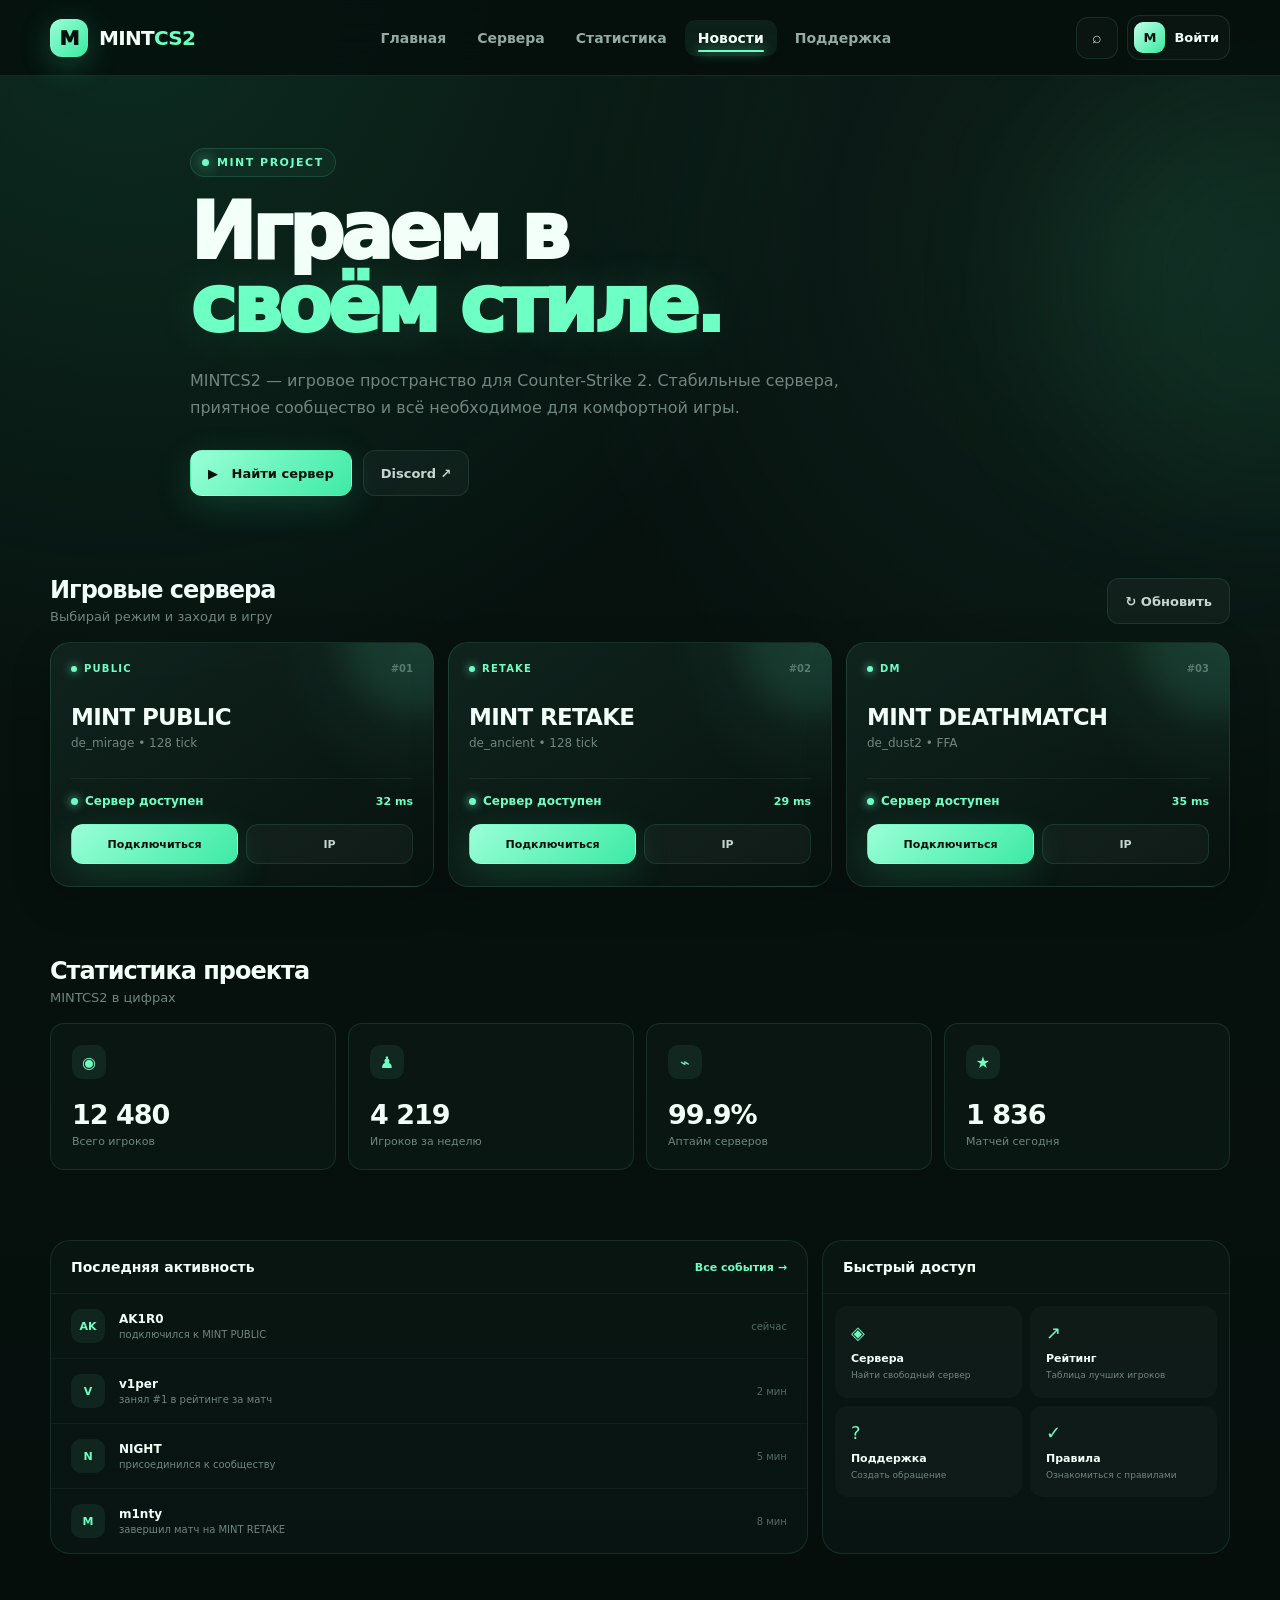
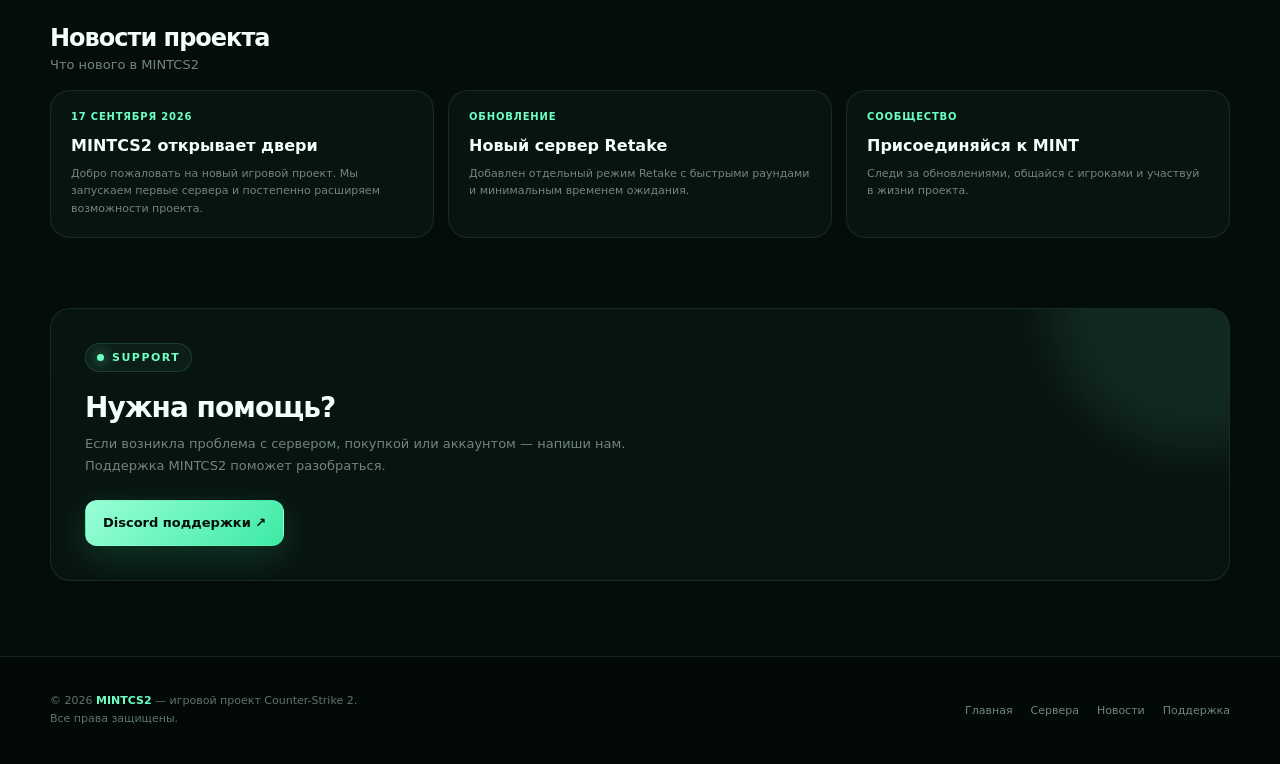
==== index.html @ e078c98f "mintcs2" ====
<!DOCTYPE html>
<html lang="ru">
<head>
    <meta charset="UTF-8">
    <meta name="viewport" content="width=device-width, initial-scale=1.0">
    <meta name="theme-color" content="#07110e">
    <meta name="description" content="MINTCS2 — игровой проект Counter-Strike 2">
    <title>MINTCS2 — CS2 Gaming Project</title>

    <style>
        :root {
            --bg: #06100d;
            --bg-soft: #091613;
            --panel: rgba(13, 29, 24, .78);
            --panel-2: rgba(17, 38, 31, .86);
            --border: rgba(124, 255, 200, .11);
            --border-hover: rgba(124, 255, 200, .28);

            --mint: #6dffc4;
            --mint-2: #36eaa2;
            --mint-dark: #19a975;

            --white: #f3fff9;
            --text: #c5d6cf;
            --muted: #71867e;

            --danger: #ff6d79;
            --warning: #ffd66d;

            --shadow: 0 20px 70px rgba(0, 0, 0, .38);
            --radius: 20px;
            --radius-sm: 14px;
        }

        * {
            box-sizing: border-box;
            margin: 0;
            padding: 0;
        }

        html {
            scroll-behavior: smooth;
        }

        body {
            min-height: 100vh;
            color: var(--white);
            background:
                radial-gradient(circle at 10% 0%, rgba(54, 234, 162, .12), transparent 28%),
                radial-gradient(circle at 90% 10%, rgba(109, 255, 196, .07), transparent 25%),
                linear-gradient(180deg, #07120f 0%, #06100d 45%, #040b09 100%);
            font-family:
                Inter,
                ui-sans-serif,
                system-ui,
                -apple-system,
                BlinkMacSystemFont,
                "Segoe UI",
                sans-serif;
            overflow-x: hidden;
        }

        body::before {
            content: "";
            position: fixed;
            inset: 0;
            pointer-events: none;
            opacity: .22;
            background-image:
                linear-gradient(rgba(255,255,255,.018) 1px, transparent 1px),
                linear-gradient(90deg, rgba(255,255,255,.018) 1px, transparent 1px);
            background-size: 50px 50px;
            mask-image: linear-gradient(to bottom, black, transparent 80%);
        }

        a {
            color: inherit;
            text-decoration: none;
        }

        button,
        input {
            font: inherit;
        }

        button {
            cursor: pointer;
        }

        .container {
            width: min(1180px, calc(100% - 40px));
            margin: 0 auto;
        }

        /* =========================
           HEADER
        ========================== */

        header {
            position: sticky;
            top: 0;
            z-index: 100;
            height: 76px;
            background: rgba(5, 14, 11, .78);
            backdrop-filter: blur(20px);
            -webkit-backdrop-filter: blur(20px);
            border-bottom: 1px solid var(--border);
        }

        .nav {
            height: 100%;
            display: flex;
            align-items: center;
            justify-content: space-between;
            gap: 30px;
        }

        .logo {
            display: flex;
            align-items: center;
            gap: 11px;
            font-weight: 900;
            letter-spacing: -.7px;
            font-size: 20px;
            white-space: nowrap;
        }

        .logo-mark {
            width: 38px;
            height: 38px;
            border-radius: 12px;
            display: grid;
            place-items: center;
            color: #06110d;
            background: linear-gradient(135deg, #9affd7, #39e9a2);
            box-shadow:
                0 0 0 1px rgba(255,255,255,.08) inset,
                0 8px 30px rgba(54, 234, 162, .25);
            font-weight: 1000;
        }

        .logo span {
            color: var(--mint);
        }

        .nav-links {
            display: flex;
            align-items: center;
            gap: 5px;
        }

        .nav-link {
            position: relative;
            padding: 10px 13px;
            color: #94aaa2;
            border-radius: 10px;
            font-size: 14px;
            font-weight: 650;
            transition: .2s ease;
        }

        .nav-link:hover,
        .nav-link.active {
            color: var(--white);
            background: rgba(109, 255, 196, .07);
        }

        .nav-link.active::after {
            content: "";
            position: absolute;
            left: 13px;
            right: 13px;
            bottom: 4px;
            height: 2px;
            border-radius: 5px;
            background: var(--mint);
            box-shadow: 0 0 12px var(--mint);
        }

        .nav-actions {
            display: flex;
            align-items: center;
            gap: 9px;
        }

        .icon-btn {
            width: 42px;
            height: 42px;
            border: 1px solid var(--border);
            border-radius: 12px;
            background: rgba(255,255,255,.025);
            color: var(--text);
            transition: .2s ease;
        }

        .icon-btn:hover {
            color: var(--mint);
            border-color: var(--border-hover);
            transform: translateY(-1px);
        }

        .icon-btn:active {
            transform: scale(.94);
        }

        .profile-btn {
            display: flex;
            align-items: center;
            gap: 9px;
            padding: 6px 10px 6px 6px;
            border: 1px solid var(--border);
            border-radius: 13px;
            color: var(--white);
            background: rgba(255,255,255,.025);
            transition: .2s ease;
        }

        .profile-btn:hover {
            border-color: var(--border-hover);
            transform: translateY(-1px);
        }

        .profile-btn:active {
            transform: scale(.97);
        }

        .avatar {
            width: 31px;
            height: 31px;
            border-radius: 9px;
            display: grid;
            place-items: center;
            color: #06110d;
            background: linear-gradient(135deg, #c1ffe7, #39e9a2);
            font-size: 13px;
            font-weight: 900;
        }

        .profile-btn span:last-child {
            font-size: 13px;
            font-weight: 700;
        }

        .mobile-menu {
            display: none;
        }

        /* =========================
           HERO
        ========================== */

        .hero {
            position: relative;
            padding: 72px 0 45px;
        }

        .hero::after {
            content: "";
            position: absolute;
            width: 420px;
            height: 420px;
            right: -200px;
            top: 0;
            border-radius: 50%;
            background: rgba(54, 234, 162, .07);
            filter: blur(80px);
            pointer-events: none;
        }

        .hero-grid {
            position: relative;
            z-index: 1;
            display: grid;
            grid-template-columns: 1fr;
            max-width: 900px;
            gap: 40px;
        }

        .eyebrow {
            display: inline-flex;
            align-items: center;
            gap: 8px;
            margin-bottom: 19px;
            padding: 7px 11px;
            border: 1px solid rgba(109,255,196,.14);
            border-radius: 999px;
            color: var(--mint);
            background: rgba(109,255,196,.045);
            font-size: 11px;
            font-weight: 800;
            letter-spacing: 1.5px;
            text-transform: uppercase;
        }

        .pulse {
            width: 7px;
            height: 7px;
            border-radius: 50%;
            background: var(--mint);
            box-shadow: 0 0 14px var(--mint);
            animation: pulse 1.8s infinite;
        }

        @keyframes pulse {
            0%, 100% {
                opacity: 1;
                transform: scale(1);
            }
            50% {
                opacity: .45;
                transform: scale(.75);
            }
        }

        h1 {
            max-width: 720px;
            font-size: clamp(42px, 7vw, 78px);
            line-height: .94;
            letter-spacing: -4px;
            font-weight: 950;
        }

        h1 .mint {
            color: var(--mint);
            text-shadow: 0 0 45px rgba(109,255,196,.12);
        }

        .hero-description {
            max-width: 650px;
            margin-top: 24px;
            color: var(--muted);
            font-size: 16px;
            line-height: 1.7;
        }

        .hero-buttons {
            display: flex;
            flex-wrap: wrap;
            gap: 11px;
            margin-top: 29px;
        }

        /* =========================
           BUTTON ANIMATIONS
        ========================== */

        .btn {
            position: relative;
            overflow: hidden;
            min-height: 46px;
            display: inline-flex;
            align-items: center;
            justify-content: center;
            gap: 9px;
            padding: 0 17px;
            border-radius: 12px;
            border: 1px solid transparent;
            font-size: 13px;
            font-weight: 800;
            transition:
                transform .22s cubic-bezier(.2,.8,.2,1),
                box-shadow .22s ease,
                background .22s ease,
                border-color .22s ease,
                color .22s ease;
            isolation: isolate;
        }

        .btn::before {
            content: "";
            position: absolute;
            top: -60%;
            left: -80%;
            width: 45%;
            height: 220%;
            background: linear-gradient(
                90deg,
                transparent,
                rgba(255,255,255,.30),
                transparent
            );
            transform: rotate(18deg);
            transition: left .55s ease;
            pointer-events: none;
            z-index: -1;
        }

        .btn:hover::before {
            left: 135%;
        }

        .btn:hover {
            transform: translateY(-3px) scale(1.015);
        }

        .btn:active {
            transform: translateY(1px) scale(.97);
            transition-duration: .08s;
        }

        .btn:focus-visible {
            outline: 2px solid var(--mint);
            outline-offset: 3px;
        }

        .btn-primary {
            color: #04100b;
            background: linear-gradient(135deg, #9affd7, #3deaa5);
            box-shadow: 0 10px 35px rgba(54, 234, 162, .17);
        }

        .btn-primary:hover {
            box-shadow:
                0 14px 40px rgba(54, 234, 162, .28),
                0 0 0 1px rgba(255,255,255,.08) inset;
        }

        .btn-secondary {
            color: var(--text);
            background: rgba(255,255,255,.035);
            border-color: var(--border);
        }

        .btn-secondary:hover {
            color: var(--white);
            border-color: var(--border-hover);
            background: rgba(255,255,255,.07);
            box-shadow: 0 10px 30px rgba(0,0,0,.18);
        }

        /* =========================
           SERVER CARDS
        ========================== */

        section {
            padding: 35px 0;
            scroll-margin-top: 80px;
        }

        .section-head {
            display: flex;
            align-items: flex-end;
            justify-content: space-between;
            gap: 20px;
            margin-bottom: 18px;
        }

        .section-title {
            font-size: 24px;
            font-weight: 900;
            letter-spacing: -1px;
        }

        .section-subtitle {
            margin-top: 5px;
            color: var(--muted);
            font-size: 13px;
        }

        .server-grid {
            display: grid;
            grid-template-columns: repeat(3, 1fr);
            gap: 14px;
        }

        .server-card {
            position: relative;
            overflow: hidden;
            padding: 20px;
            min-height: 245px;
            border: 1px solid var(--border);
            border-radius: var(--radius);
            background:
                radial-gradient(circle at 100% 0%, rgba(109,255,196,.09), transparent 35%),
                linear-gradient(145deg, rgba(17,38,31,.9), rgba(8,19,15,.9));
            box-shadow: 0 12px 40px rgba(0,0,0,.17);
            transition: .25s ease;
        }

        .server-card:hover {
            transform: translateY(-6px);
            border-color: var(--border-hover);
            box-shadow: 0 20px 55px rgba(0,0,0,.28);
        }

        .server-card::before {
            content: "";
            position: absolute;
            width: 150px;
            height: 150px;
            top: -80px;
            right: -60px;
            border-radius: 50%;
            background: rgba(109,255,196,.08);
            filter: blur(15px);
        }

        .server-top {
            display: flex;
            justify-content: space-between;
            align-items: center;
            gap: 12px;
        }

        .server-type {
            display: inline-flex;
            align-items: center;
            gap: 7px;
            color: var(--mint);
            font-size: 10px;
            font-weight: 900;
            letter-spacing: 1.2px;
        }

        .server-type i {
            width: 6px;
            height: 6px;
            border-radius: 50%;
            background: var(--mint);
            box-shadow: 0 0 10px var(--mint);
        }

        .server-id {
            color: #58716a;
            font-size: 10px;
            font-weight: 800;
        }

        .server-name {
            margin-top: 30px;
            font-size: 23px;
            font-weight: 900;
            letter-spacing: -.7px;
        }

        .server-map {
            margin-top: 6px;
            color: var(--muted);
            font-size: 12px;
        }

        .server-info {
            display: flex;
            align-items: center;
            justify-content: space-between;
            margin-top: 28px;
            padding-top: 15px;
            border-top: 1px solid rgba(255,255,255,.055);
        }

        .server-status {
            display: inline-flex;
            align-items: center;
            gap: 7px;
            color: var(--mint);
            font-size: 12px;
            font-weight: 800;
        }

        .server-status i {
            width: 7px;
            height: 7px;
            border-radius: 50%;
            background: var(--mint);
            box-shadow: 0 0 10px var(--mint);
        }

        .server-ping {
            color: var(--mint);
            font-size: 11px;
            font-weight: 700;
        }

        .server-actions {
            display: flex;
            gap: 8px;
            margin-top: 16px;
        }

        .server-actions .btn {
            flex: 1;
            min-height: 40px;
            padding: 0 10px;
            font-size: 11px;
        }

        /* =========================
           STATISTICS
        ========================== */

        .stats-grid {
            display: grid;
            grid-template-columns: repeat(4, 1fr);
            gap: 12px;
        }

        .stat {
            padding: 21px;
            border: 1px solid var(--border);
            border-radius: var(--radius-sm);
            background: rgba(12,28,23,.64);
            transition: .25s ease;
        }

        .stat:hover {
            transform: translateY(-4px);
            border-color: var(--border-hover);
            background: rgba(15,34,28,.78);
        }

        .stat-icon {
            width: 34px;
            height: 34px;
            display: grid;
            place-items: center;
            margin-bottom: 20px;
            border-radius: 10px;
            color: var(--mint);
            background: rgba(109,255,196,.07);
        }

        .stat-value {
            font-size: 27px;
            font-weight: 900;
            letter-spacing: -1px;
        }

        .stat-label {
            margin-top: 5px;
            color: var(--muted);
            font-size: 11px;
        }

        /* =========================
           ACTIVITY
        ========================== */

        .content-grid {
            display: grid;
            grid-template-columns: 1.3fr .7fr;
            gap: 14px;
        }

        .panel {
            overflow: hidden;
            border: 1px solid var(--border);
            border-radius: var(--radius);
            background: rgba(10,24,20,.72);
        }

        .panel-head {
            display: flex;
            align-items: center;
            justify-content: space-between;
            padding: 18px 20px;
            border-bottom: 1px solid rgba(255,255,255,.055);
        }

        .panel-title {
            font-size: 14px;
            font-weight: 850;
        }

        .panel-link {
            color: var(--mint);
            font-size: 11px;
            font-weight: 800;
        }

        .activity-list {
            display: flex;
            flex-direction: column;
        }

        .activity {
            display: grid;
            grid-template-columns: 36px 1fr auto;
            align-items: center;
            gap: 12px;
            padding: 15px 20px;
            border-bottom: 1px solid rgba(255,255,255,.035);
            transition: background .2s ease;
        }

        .activity:hover {
            background: rgba(109,255,196,.025);
        }

        .activity:last-child {
            border-bottom: 0;
        }

        .activity-avatar {
            width: 34px;
            height: 34px;
            display: grid;
            place-items: center;
            border-radius: 10px;
            color: var(--mint);
            background: rgba(109,255,196,.07);
            font-size: 11px;
            font-weight: 900;
        }

        .activity-name {
            font-size: 12px;
            font-weight: 800;
        }

        .activity-desc {
            margin-top: 3px;
            color: var(--muted);
            font-size: 10px;
        }

        .activity-time {
            color: #536b63;
            font-size: 10px;
        }

        /* =========================
           QUICK LINKS
        ========================== */

        .quick-grid {
            display: grid;
            grid-template-columns: repeat(2, 1fr);
            gap: 8px;
            padding: 12px;
        }

        .quick {
            display: block;
            width: 100%;
            padding: 15px;
            border: 1px solid transparent;
            border-radius: 13px;
            background: rgba(255,255,255,.025);
            transition: .22s ease;
            text-align: left;
            color: inherit;
        }

        .quick:hover {
            border-color: var(--border);
            background: rgba(109,255,196,.045);
            transform: translateY(-2px);
        }

        .quick:active {
            transform: scale(.98);
        }

        .quick-icon {
            color: var(--mint);
            font-size: 18px;
        }

        .quick-title {
            margin-top: 9px;
            font-size: 11px;
            font-weight: 850;
        }

        .quick-text {
            margin-top: 4px;
            color: var(--muted);
            font-size: 9px;
            line-height: 1.4;
        }

        /* =========================
           NEWS
        ========================== */

        .news-grid {
            display: grid;
            grid-template-columns: repeat(3, 1fr);
            gap: 14px;
        }

        .news {
            padding: 20px;
            border: 1px solid var(--border);
            border-radius: var(--radius);
            background: rgba(10,24,20,.72);
            transition: .22s ease;
        }

        .news:hover {
            border-color: var(--border-hover);
            transform: translateY(-5px);
            box-shadow: 0 16px 45px rgba(0,0,0,.2);
        }

        .news-date {
            color: var(--mint);
            font-size: 10px;
            font-weight: 850;
            text-transform: uppercase;
            letter-spacing: .8px;
        }

        .news-title {
            margin-top: 13px;
            font-size: 16px;
            line-height: 1.35;
            font-weight: 850;
        }

        .news-text {
            margin-top: 8px;
            color: var(--muted);
            font-size: 11px;
            line-height: 1.6;
        }

        /* =========================
           SUPPORT
        ========================== */

        .support-panel {
            padding: 34px;
            position: relative;
            overflow: hidden;
        }

        .support-glow {
            position: absolute;
            width: 300px;
            height: 300px;
            right: -120px;
            top: -160px;
            border-radius: 50%;
            background: rgba(109,255,196,.09);
            filter: blur(25px);
        }

        .support-content {
            position: relative;
            z-index: 1;
        }

        /* =========================
           FOOTER
        ========================== */

        footer {
            margin-top: 40px;
            padding: 35px 0;
            border-top: 1px solid var(--border);
            background: rgba(3,9,7,.55);
        }

        .footer-inner {
            display: flex;
            align-items: center;
            justify-content: space-between;
            gap: 30px;
        }

        .footer-copy {
            color: #5e746c;
            font-size: 11px;
            line-height: 1.7;
        }

        .footer-copy strong {
            color: var(--mint);
        }

        .footer-links {
            display: flex;
            gap: 18px;
            color: #71867e;
            font-size: 11px;
        }

        .footer-links a {
            transition: .2s ease;
        }

        .footer-links a:hover {
            color: var(--mint);
        }

        /* =========================
           MODAL
        ========================== */

        .modal {
            position: fixed;
            inset: 0;
            z-index: 500;
            display: none;
            align-items: center;
            justify-content: center;
            padding: 20px;
            background: rgba(0,0,0,.65);
            backdrop-filter: blur(10px);
        }

        .modal.show {
            display: flex;
        }

        .modal-box {
            width: min(470px, 100%);
            padding: 25px;
            border: 1px solid var(--border-hover);
            border-radius: 22px;
            background:
                radial-gradient(circle at 100% 0%, rgba(109,255,196,.1), transparent 40%),
                #091713;
            box-shadow: 0 30px 100px rgba(0,0,0,.5);
            animation: modalIn .2s ease;
        }

        @keyframes modalIn {
            from {
                opacity: 0;
                transform: scale(.96) translateY(10px);
            }
            to {
                opacity: 1;
                transform: scale(1) translateY(0);
            }
        }

        .modal-head {
            display: flex;
            align-items: center;
            justify-content: space-between;
            gap: 20px;
        }

        .modal-title {
            font-size: 20px;
            font-weight: 900;
        }

        .modal-close {
            width: 34px;
            height: 34px;
            border: 0;
            border-radius: 10px;
            color: var(--muted);
            background: rgba(255,255,255,.04);
            transition: .2s ease;
        }

        .modal-close:hover {
            color: var(--white);
            background: rgba(255,255,255,.08);
        }

        .modal-text {
            margin-top: 15px;
            color: var(--muted);
            font-size: 13px;
            line-height: 1.7;
        }

        .modal-ip {
            display: block;
            margin: 17px 0;
            padding: 15px;
            border: 1px solid var(--border);
            border-radius: 12px;
            color: var(--mint);
            background: rgba(0,0,0,.2);
            font-family: monospace;
            font-size: 13px;
        }

        /* =========================
           TOAST
        ========================== */

        .toast {
            position: fixed;
            z-index: 1000;
            right: 22px;
            bottom: 22px;
            max-width: 330px;
            padding: 14px 17px;
            border: 1px solid var(--border-hover);
            border-radius: 13px;
            color: var(--white);
            background: rgba(9,23,18,.95);
            box-shadow: 0 15px 50px rgba(0,0,0,.4);
            font-size: 12px;
            font-weight: 700;
            transform: translateY(30px);
            opacity: 0;
            pointer-events: none;
            transition: .25s ease;
        }

        .toast.show {
            transform: translateY(0);
            opacity: 1;
        }

        /* =========================
           SCROLL REVEAL
        ========================== */

        .reveal {
            opacity: 0;
            transform: translateY(24px);
            transition:
                opacity .65s ease,
                transform .65s cubic-bezier(.2,.8,.2,1);
        }

        .reveal.visible {
            opacity: 1;
            transform: translateY(0);
        }

        /* =========================
           MOBILE
        ========================== */

        @media (max-width: 950px) {
            .nav-links {
                display: none;
                position: absolute;
                top: 76px;
                left: 20px;
                right: 20px;
                padding: 10px;
                flex-direction: column;
                align-items: stretch;
                border: 1px solid var(--border);
                border-radius: 15px;
                background: rgba(7,18,14,.97);
                box-shadow: var(--shadow);
            }

            .nav-links.open {
                display: flex;
            }

            .nav-link {
                padding: 13px;
            }

            .nav-link.active::after {
                display: none;
            }

            .mobile-menu {
                display: grid;
            }

            .profile-btn {
                display: none;
            }

            .server-grid {
                grid-template-columns: repeat(2, 1fr);
            }

            .content-grid {
                grid-template-columns: 1fr;
            }
        }

        @media (max-width: 680px) {
            .container {
                width: min(100% - 24px, 1180px);
            }

            header {
                height: 68px;
            }

            .nav-links {
                top: 68px;
                left: 12px;
                right: 12px;
            }

            .hero {
                padding-top: 48px;
            }

            h1 {
                font-size: clamp(42px, 15vw, 65px);
                letter-spacing: -3px;
            }

            .hero-description {
                font-size: 14px;
            }

            .hero-buttons {
                display: grid;
                grid-template-columns: 1fr 1fr;
            }

            .hero-buttons .btn {
                width: 100%;
            }

            .server-grid,
            .news-grid {
                grid-template-columns: 1fr;
            }

            .stats-grid {
                grid-template-columns: repeat(2, 1fr);
            }

            .stat {
                padding: 16px;
            }

            .stat-icon {
                margin-bottom: 13px;
            }

            .section-head {
                align-items: flex-start;
                flex-direction: column;
                gap: 4px;
            }

            .support-panel {
                padding: 24px;
            }

            .footer-inner {
                align-items: flex-start;
                flex-direction: column;
            }

            .footer-links {
                flex-wrap: wrap;
            }
        }

        @media (max-width: 400px) {
            .hero-buttons {
                grid-template-columns: 1fr;
            }

            .stats-grid {
                grid-template-columns: 1fr 1fr;
            }

            .server-card {
                padding: 17px;
            }

            .activity {
                grid-template-columns: 36px 1fr;
            }

            .activity-time {
                display: none;
            }
        }

        @media (prefers-reduced-motion: reduce) {
            html {
                scroll-behavior: auto;
            }

            *,
            *::before,
            *::after {
                animation-duration: .01ms !important;
                animation-iteration-count: 1 !important;
                transition-duration: .01ms !important;
            }

            .reveal {
                opacity: 1;
                transform: none;
            }
        }
    </style>
</head>

<body>

<header>
    <div class="container nav">
        <a href="#top" class="logo">
            <div class="logo-mark">M</div>
            <div>MINT<span>CS2</span></div>
        </a>

        <nav class="nav-links" id="navLinks">
            <a class="nav-link active" href="#top">Главная</a>
            <a class="nav-link" href="#servers">Сервера</a>
            <a class="nav-link" href="#stats">Статистика</a>
            <a class="nav-link" href="#news">Новости</a>
            <a class="nav-link" href="#support">Поддержка</a>
        </nav>

        <div class="nav-actions">
            <button class="icon-btn" onclick="showToast('Поиск временно недоступен')" aria-label="Поиск">
                ⌕
            </button>

            <button class="profile-btn" onclick="showToast('Авторизация будет доступна после подключения Steam')">
                <div class="avatar">M</div>
                <span>Войти</span>
            </button>

            <button class="icon-btn mobile-menu" onclick="toggleMenu()" aria-label="Меню">
                ☰
            </button>
        </div>
    </div>
</header>

<main id="top">

    <!-- HERO -->
    <section class="hero">
        <div class="container hero-grid reveal">
            <div>
                <div class="eyebrow">
                    <span class="pulse"></span>
                    MINT PROJECT
                </div>

                <h1>
                    Играем в<br>
                    <span class="mint">своём стиле.</span>
                </h1>

                <p class="hero-description">
                    MINTCS2 — игровое пространство для Counter-Strike 2.
                    Стабильные сервера, приятное сообщество и всё необходимое
                    для комфортной игры.
                </p>

                <div class="hero-buttons">
                    <a href="#servers" class="btn btn-primary">
                        ▶ &nbsp; Найти сервер
                    </a>

                    <button class="btn btn-secondary" onclick="showToast('Discord: discord.gg/mintcs2')">
                        Discord ↗
                    </button>
                </div>
            </div>
        </div>
    </section>

    <!-- SERVERS -->
    <section id="servers">
        <div class="container">
            <div class="section-head reveal">
                <div>
                    <div class="section-title">Игровые сервера</div>
                    <div class="section-subtitle">
                        Выбирай режим и заходи в игру
                    </div>
                </div>

                <button class="btn btn-secondary" onclick="refreshServers()">
                    ↻ Обновить
                </button>
            </div>

            <div class="server-grid">

                <article class="server-card reveal">
                    <div class="server-top">
                        <div class="server-type">
                            <i></i>
                            PUBLIC
                        </div>
                        <div class="server-id">#01</div>
                    </div>

                    <div class="server-name">MINT PUBLIC</div>
                    <div class="server-map">de_mirage • 128 tick</div>

                    <div class="server-info">
                        <div class="server-status">
                            <i></i>
                            Сервер доступен
                        </div>

                        <div class="server-ping">
                            32 ms
                        </div>
                    </div>

                    <div class="server-actions">
                        <button class="btn btn-primary"
                                onclick="connectServer('185.XX.XX.10:27015')">
                            Подключиться
                        </button>

                        <button class="btn btn-secondary"
                                onclick="copyIP('185.XX.XX.10:27015')">
                            IP
                        </button>
                    </div>
                </article>

                <article class="server-card reveal">
                    <div class="server-top">
                        <div class="server-type">
                            <i></i>
                            RETAKE
                        </div>
                        <div class="server-id">#02</div>
                    </div>

                    <div class="server-name">MINT RETAKE</div>
                    <div class="server-map">de_ancient • 128 tick</div>

                    <div class="server-info">
                        <div class="server-status">
                            <i></i>
                            Сервер доступен
                        </div>

                        <div class="server-ping">
                            29 ms
                        </div>
                    </div>

                    <div class="server-actions">
                        <button class="btn btn-primary"
                                onclick="connectServer('185.XX.XX.11:27015')">
                            Подключиться
                        </button>

                        <button class="btn btn-secondary"
                                onclick="copyIP('185.XX.XX.11:27015')">
                            IP
                        </button>
                    </div>
                </article>

                <article class="server-card reveal">
                    <div class="server-top">
                        <div class="server-type">
                            <i></i>
                            DM
                        </div>
                        <div class="server-id">#03</div>
                    </div>

                    <div class="server-name">MINT DEATHMATCH</div>
                    <div class="server-map">de_dust2 • FFA</div>

                    <div class="server-info">
                        <div class="server-status">
                            <i></i>
                            Сервер доступен
                        </div>

                        <div class="server-ping">
                            35 ms
                        </div>
                    </div>

                    <div class="server-actions">
                        <button class="btn btn-primary"
                                onclick="connectServer('185.XX.XX.12:27015')">
                            Подключиться
                        </button>

                        <button class="btn btn-secondary"
                                onclick="copyIP('185.XX.XX.12:27015')">
                            IP
                        </button>
                    </div>
                </article>

            </div>
        </div>
    </section>

    <!-- STATISTICS -->
    <section id="stats">
        <div class="container">
            <div class="section-head reveal">
                <div>
                    <div class="section-title">Статистика проекта</div>
                    <div class="section-subtitle">
                        MINTCS2 в цифрах
                    </div>
                </div>
            </div>

            <div class="stats-grid">
                <div class="stat reveal">
                    <div class="stat-icon">◉</div>
                    <div class="stat-value">12 480</div>
                    <div class="stat-label">Всего игроков</div>
                </div>

                <div class="stat reveal">
                    <div class="stat-icon">♟</div>
                    <div class="stat-value">4 219</div>
                    <div class="stat-label">Игроков за неделю</div>
                </div>

                <div class="stat reveal">
                    <div class="stat-icon">⌁</div>
                    <div class="stat-value">99.9%</div>
                    <div class="stat-label">Аптайм серверов</div>
                </div>

                <div class="stat reveal">
                    <div class="stat-icon">★</div>
                    <div class="stat-value">1 836</div>
                    <div class="stat-label">Матчей сегодня</div>
                </div>
            </div>
        </div>
    </section>

    <!-- ACTIVITY -->
    <section>
        <div class="container content-grid">

            <div class="panel reveal">
                <div class="panel-head">
                    <div class="panel-title">Последняя активность</div>
                    <a href="#" class="panel-link">Все события →</a>
                </div>

                <div class="activity-list">

                    <div class="activity">
                        <div class="activity-avatar">AK</div>
                        <div>
                            <div class="activity-name">AK1R0</div>
                            <div class="activity-desc">
                                подключился к MINT PUBLIC
                            </div>
                        </div>
                        <div class="activity-time">сейчас</div>
                    </div>

                    <div class="activity">
                        <div class="activity-avatar">V</div>
                        <div>
                            <div class="activity-name">v1per</div>
                            <div class="activity-desc">
                                занял #1 в рейтинге за матч
                            </div>
                        </div>
                        <div class="activity-time">2 мин</div>
                    </div>

                    <div class="activity">
                        <div class="activity-avatar">N</div>
                        <div>
                            <div class="activity-name">NIGHT</div>
                            <div class="activity-desc">
                                присоединился к сообществу
                            </div>
                        </div>
                        <div class="activity-time">5 мин</div>
                    </div>

                    <div class="activity">
                        <div class="activity-avatar">M</div>
                        <div>
                            <div class="activity-name">m1nty</div>
                            <div class="activity-desc">
                                завершил матч на MINT RETAKE
                            </div>
                        </div>
                        <div class="activity-time">8 мин</div>
                    </div>

                </div>
            </div>

            <div class="panel reveal">
                <div class="panel-head">
                    <div class="panel-title">Быстрый доступ</div>
                </div>

                <div class="quick-grid">

                    <a href="#servers" class="quick">
                        <div class="quick-icon">◈</div>
                        <div class="quick-title">Сервера</div>
                        <div class="quick-text">
                            Найти свободный сервер
                        </div>
                    </a>

                    <a href="#stats" class="quick">
                        <div class="quick-icon">↗</div>
                        <div class="quick-title">Рейтинг</div>
                        <div class="quick-text">
                            Таблица лучших игроков
                        </div>
                    </a>

                    <a href="#support" class="quick">
                        <div class="quick-icon">?</div>
                        <div class="quick-title">Поддержка</div>
                        <div class="quick-text">
                            Создать обращение
                        </div>
                    </a>

                    <button class="quick" onclick="showToast('Правила проекта открыты')">
                        <div class="quick-icon">✓</div>
                        <div class="quick-title">Правила</div>
                        <div class="quick-text">
                            Ознакомиться с правилами
                        </div>
                    </button>

                </div>
            </div>

        </div>
    </section>

    <!-- NEWS -->
    <section id="news">
        <div class="container">

            <div class="section-head reveal">
                <div>
                    <div class="section-title">Новости проекта</div>
                    <div class="section-subtitle">
                        Что нового в MINTCS2
                    </div>
                </div>
            </div>

            <div class="news-grid">

                <article class="news reveal">
                    <div class="news-date">17 сентября 2026</div>
                    <div class="news-title">
                        MINTCS2 открывает двери
                    </div>
                    <div class="news-text">
                        Добро пожаловать на новый игровой проект.
                        Мы запускаем первые сервера и постепенно
                        расширяем возможности проекта.
                    </div>
                </article>

                <article class="news reveal">
                    <div class="news-date">Обновление</div>
                    <div class="news-title">
                        Новый сервер Retake
                    </div>
                    <div class="news-text">
                        Добавлен отдельный режим Retake с быстрыми
                        раундами и минимальным временем ожидания.
                    </div>
                </article>

                <article class="news reveal">
                    <div class="news-date">Сообщество</div>
                    <div class="news-title">
                        Присоединяйся к MINT
                    </div>
                    <div class="news-text">
                        Следи за обновлениями, общайся с игроками
                        и участвуй в жизни проекта.
                    </div>
                </article>

            </div>
        </div>
    </section>

    <!-- SUPPORT -->
    <section id="support">
        <div class="container">
            <div class="panel support-panel reveal">

                <div class="support-glow"></div>

                <div class="support-content">
                    <div class="eyebrow">
                        <span class="pulse"></span>
                        SUPPORT
                    </div>

                    <div class="section-title" style="font-size:28px">
                        Нужна помощь?
                    </div>

                    <div class="section-subtitle" style="
                        max-width:600px;
                        line-height:1.7;
                        margin-top:9px;
                    ">
                        Если возникла проблема с сервером, покупкой
                        или аккаунтом — напиши нам. Поддержка MINTCS2
                        поможет разобраться.
                    </div>

                    <div class="hero-buttons" style="margin-top:22px">
                        <button class="btn btn-primary"
                                onclick="showToast('Открываем Discord поддержки...')">
                            Discord поддержки ↗
                        </button>
                    </div>
                </div>

            </div>
        </div>
    </section>

</main>

<footer>
    <div class="container footer-inner">
        <div class="footer-copy">
            © 2026 <strong>MINTCS2</strong> — игровой проект Counter-Strike 2.<br>
            Все права защищены.
        </div>

        <div class="footer-links">
            <a href="#top">Главная</a>
            <a href="#servers">Сервера</a>
            <a href="#news">Новости</a>
            <a href="#support">Поддержка</a>
        </div>
    </div>
</footer>

<!-- MODAL -->
<div class="modal" id="serverModal" onclick="closeModal(event)">
    <div class="modal-box">
        <div class="modal-head">
            <div class="modal-title">Подключение к серверу</div>
            <button class="modal-close" onclick="closeServerModal()" aria-label="Закрыть">
                ✕
            </button>
        </div>

        <div class="modal-text">
            Скопируй IP-адрес и подключись к серверу через консоль Counter-Strike 2.
        </div>

        <code class="modal-ip" id="modalIP"></code>

        <button class="btn btn-primary" style="width:100%" onclick="copyModalIP()">
            Скопировать IP
        </button>
    </div>
</div>

<div class="toast" id="toast"></div>

<script>
    let toastTimer;

    function showToast(message) {
        const toast = document.getElementById("toast");

        toast.textContent = message;
        toast.classList.add("show");

        clearTimeout(toastTimer);

        toastTimer = setTimeout(() => {
            toast.classList.remove("show");
        }, 2600);
    }

    function toggleMenu() {
        document.getElementById("navLinks").classList.toggle("open");
    }

    document.querySelectorAll(".nav-link").forEach(link => {
        link.addEventListener("click", () => {
            document.getElementById("navLinks").classList.remove("open");
        });
    });

    function copyIP(ip) {
        navigator.clipboard.writeText(ip)
            .then(() => showToast("IP скопирован: " + ip))
            .catch(() => showToast("Не удалось скопировать IP"));
    }

    function connectServer(ip) {
        document.getElementById("modalIP").textContent = ip;
        document.getElementById("serverModal").classList.add("show");
    }

    function closeServerModal() {
        document.getElementById("serverModal").classList.remove("show");
    }

    function closeModal(event) {
        if (event.target.id === "serverModal") {
            closeServerModal();
        }
    }

    function copyModalIP() {
        const ip = document.getElementById("modalIP").textContent;

        if (!ip) return;

        navigator.clipboard.writeText(ip)
            .then(() => showToast("IP скопирован"))
            .catch(() => showToast("Не удалось скопировать IP"));
    }

    function refreshServers() {
        const button = document.querySelector("#servers .section-head .btn");

        if (button) {
            button.disabled = true;
            button.textContent = "↻ Обновление...";

            setTimeout(() => {
                button.disabled = false;
                button.textContent = "↻ Обновить";
                showToast("Список серверов обновлён");
            }, 700);
        }
    }

    document.addEventListener("keydown", event => {
        if (event.key === "Escape") {
            closeServerModal();
            document.getElementById("navLinks").classList.remove("open");
        }
    });

    /* Плавное появление блоков при прокрутке */
    const revealElements = document.querySelectorAll(".reveal");

    if ("IntersectionObserver" in window) {
        const observer = new IntersectionObserver((entries, obs) => {
            entries.forEach(entry => {
                if (entry.isIntersecting) {
                    entry.target.classList.add("visible");
                    obs.unobserve(entry.target);
                }
            });
        }, {
            threshold: 0.12
        });

        revealElements.forEach(element => observer.observe(element));
    } else {
        revealElements.forEach(element => element.classList.add("visible"));
    }

    /* Подсветка активного пункта меню */
    const sections = document.querySelectorAll("main section[id]");
    const navLinks = document.querySelectorAll(".nav-link");

    const sectionObserver = new IntersectionObserver((entries) => {
        entries.forEach(entry => {
            if (!entry.isIntersecting) return;

            navLinks.forEach(link => link.classList.remove("active"));

            const activeLink = document.querySelector(
                '.nav-link[href="#' + entry.target.id + '"]'
            );

            if (activeLink) {
                activeLink.classList.add("active");
            }
        });
    }, {
        rootMargin: "-35% 0px -55% 0px",
        threshold: 0
    });

    sections.forEach(section => sectionObserver.observe(section));
</script>

</body>
</html>
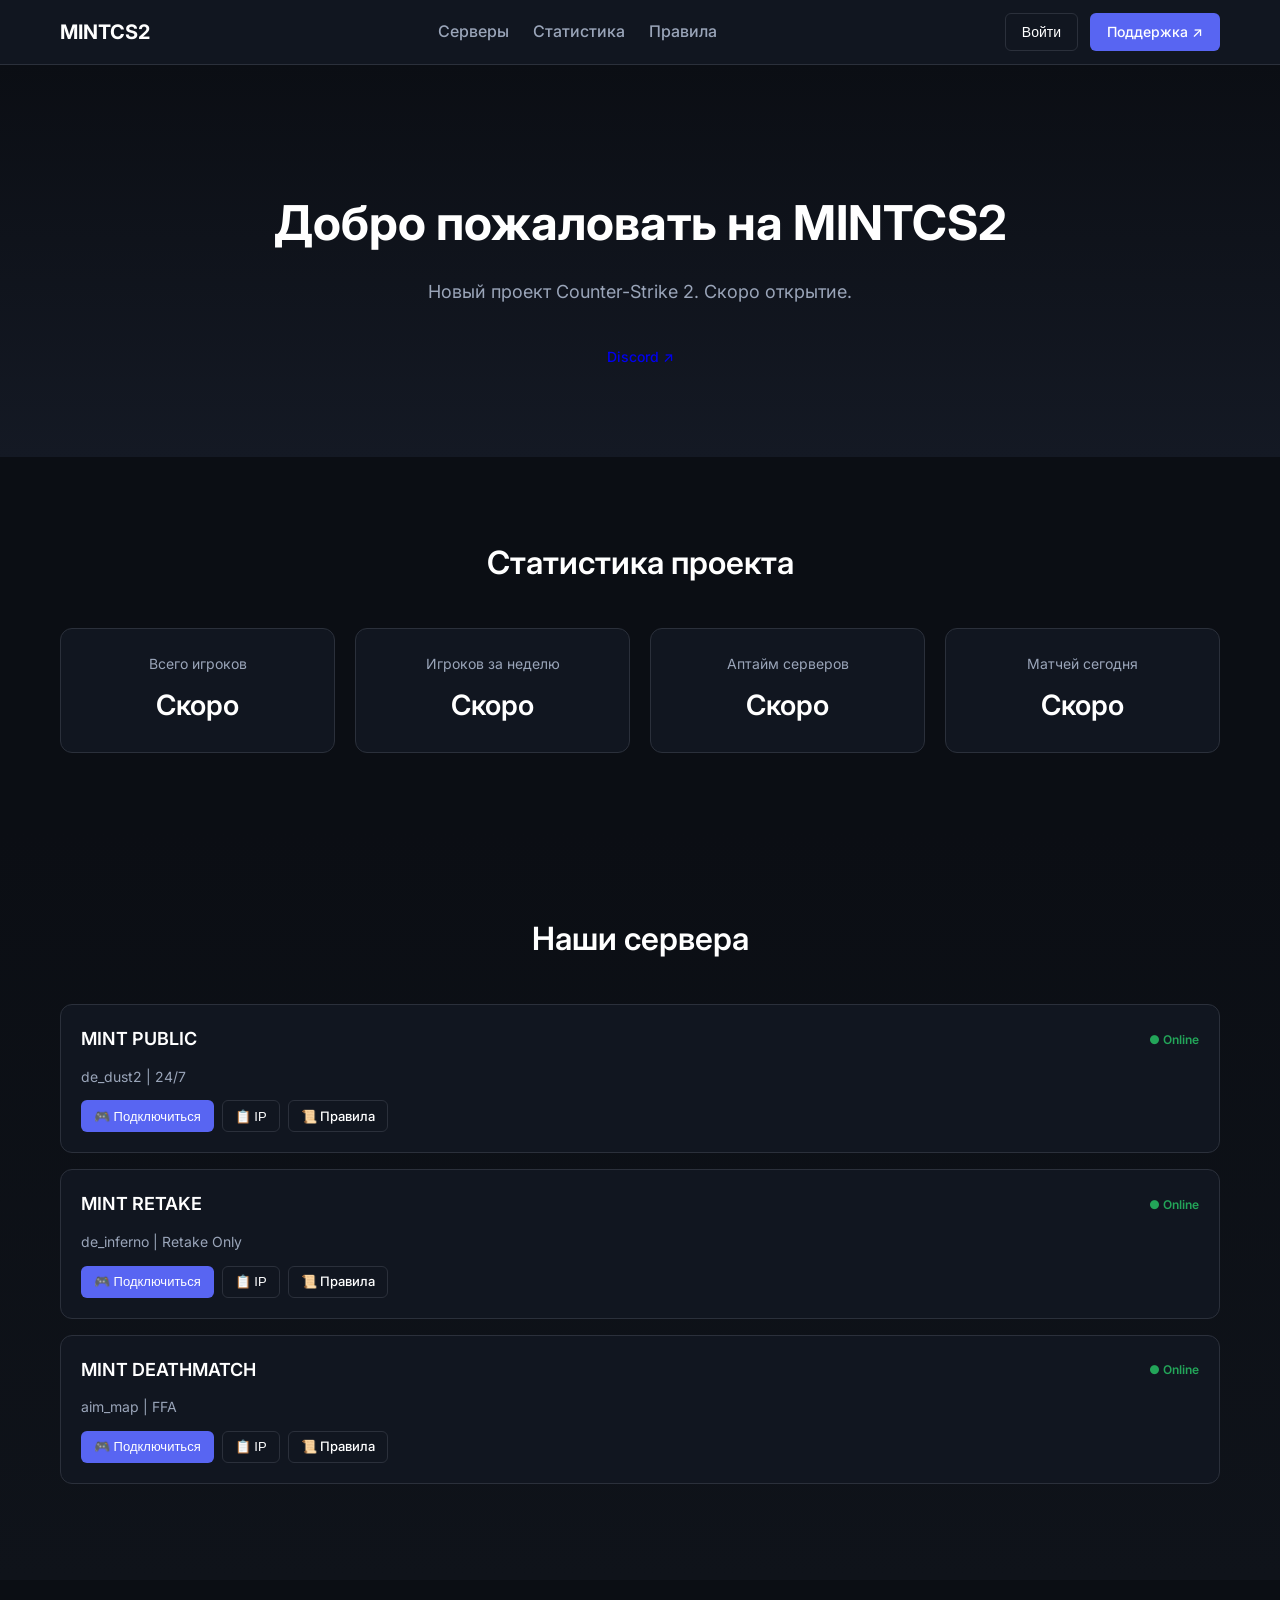
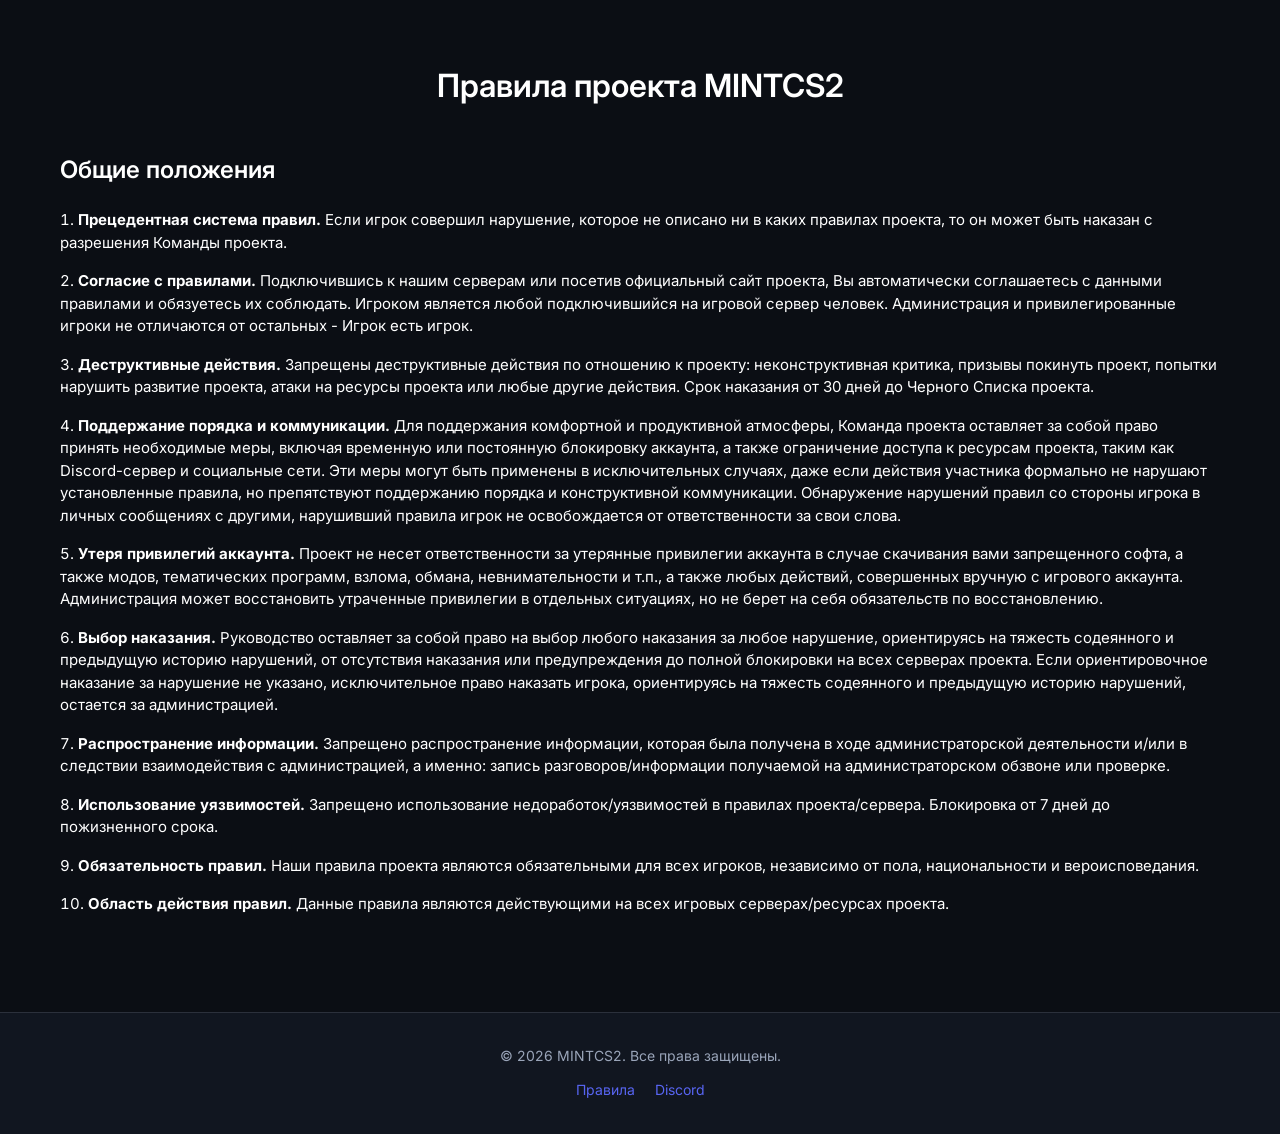
==== commit 7e2c2bba: "mintcs2 new" ====
--- a/index.html
+++ b/index.html
@@ -3,1788 +3,219 @@
 <head>
     <meta charset="UTF-8">
     <meta name="viewport" content="width=device-width, initial-scale=1.0">
-    <meta name="theme-color" content="#07110e">
-    <meta name="description" content="MINTCS2 — игровой проект Counter-Strike 2">
-    <title>MINTCS2 — CS2 Gaming Project</title>
-
-    <style>
-        :root {
-            --bg: #06100d;
-            --bg-soft: #091613;
-            --panel: rgba(13, 29, 24, .78);
-            --panel-2: rgba(17, 38, 31, .86);
-            --border: rgba(124, 255, 200, .11);
-            --border-hover: rgba(124, 255, 200, .28);
-
-            --mint: #6dffc4;
-            --mint-2: #36eaa2;
-            --mint-dark: #19a975;
-
-            --white: #f3fff9;
-            --text: #c5d6cf;
-            --muted: #71867e;
-
-            --danger: #ff6d79;
-            --warning: #ffd66d;
-
-            --shadow: 0 20px 70px rgba(0, 0, 0, .38);
-            --radius: 20px;
-            --radius-sm: 14px;
+    <title>MINTCS2</title>
+    
+    <!-- Favicon -->
+    <link rel="icon" type="image/png" href="favicon.png">
+    
+    <!-- Шрифты Google Fonts -->
+    <link href="https://fonts.googleapis.com/css2?family=Inter:wght@400;500;600;700&display=swap" rel="stylesheet">
+    
+    <!-- Стили -->
+    <link rel="stylesheet" href="style.css">
+</head>
+<body>
+
+<!-- Шапка / Навигация -->
+<header class="header">
+    <div class="container header__inner">
+        <a href="#" class="logo">MINTCS2</a>
+        <nav class="nav">
+            <a href="#servers" class="nav-link">Серверы</a>
+            <a href="#stats" class="nav-link">Статистика</a>
+            <a href="#rules-section" class="nav-link">Правила</a>
+        </nav>
+        <div class="header__actions">
+            <!-- Вход через Steam (заглушка) -->
+            <button class="btn btn-outline" onclick="showSteamToast()">
+                Войти
+            </button>
+            <!-- Поддержка (Discord) -->
+            <a 
+                class="btn btn-primary"
+                href="https://discord.gg/DdpefAz5XS"
+                target="_blank"
+                rel="noopener noreferrer"
+            >
+                Поддержка ↗
+            </a>
+        </div>
+    </div>
+</header>
+
+<!-- Главный экран -->
+<section class="hero">
+    <div class="container hero__inner">
+        <h1 class="hero__title">Добро пожаловать на MINTCS2</h1>
+        <p class="hero__subtitle">Новый проект Counter-Strike 2. Скоро открытие.</p>
+        
+        <!-- Блок социальных кнопок -->
+        <div class="social-buttons">
+            <a 
+                class="btn btn-discord"
+                href="https://discord.gg/DdpefAz5XS"
+                target="_blank"
+                rel="noopener noreferrer"
+            >
+                Discord ↗
+            </a>
+        </div>
+    </div>
+</section>
+
+<!-- Статистика -->
+<section id="stats" class="stats">
+    <div class="container">
+        <h2 class="section-title">Статистика проекта</h2>
+        <div class="stats-grid">
+            <div class="stat-card">
+                <div class="stat-label">Всего игроков</div>
+                <div class="stat-value">Скоро</div>
+            </div>
+            <div class="stat-card">
+                <div class="stat-label">Игроков за неделю</div>
+                <div class="stat-value">Скоро</div>
+            </div>
+            <div class="stat-card">
+                <div class="stat-label">Аптайм серверов</div>
+                <div class="stat-value">Скоро</div>
+            </div>
+            <div class="stat-card">
+                <div class="stat-label">Матчей сегодня</div>
+                <div class="stat-value">Скоро</div>
+            </div>
+        </div>
+    </div>
+</section>
+
+<!-- Серверы -->
+<section id="servers" class="servers">
+    <div class="container">
+        <h2 class="section-title">Наши сервера</h2>
+        
+        <!-- Пример первого сервера -->
+        <div class="server-card">
+            <div class="server-header">
+                <span class="server-name">MINT PUBLIC</span>
+                <span class="server-status status-online">● Online</span>
+            </div>
+            <div class="server-map">de_dust2 | 24/7</div>
+            
+            <div class="server-controls">
+                <!-- Подключиться -->
+                <button class="btn btn-sm btn-primary" onclick="connectToServer('steam://connect/ВАШ_IP_ПУБЛИЧНЫЙ:27015')">
+                    🎮 Подключиться
+                </button>
+                
+                <!-- Копировать IP -->
+                <button class="btn btn-sm btn-outline" onclick="copyIP('ВАШ_IP_ПУБЛИЧНЫЙ:27015')">
+                    📋 IP
+                </button>
+                
+                <!-- Правила (пока ведет на общий раздел) -->
+                <a href="#rules-section" class="btn btn-sm btn-outline">
+                    📜 Правила
+                </a>
+            </div>
+        </div>
+
+        <!-- Заглушки для остальных серверов -->
+        <div class="server-card">
+            <div class="server-header">
+                <span class="server-name">MINT RETAKE</span>
+                <span class="server-status status-online">● Online</span>
+            </div>
+            <div class="server-map">de_inferno | Retake Only</div>
+            <div class="server-controls">
+                <button class="btn btn-sm btn-primary" disabled>🎮 Подключиться</button>
+                <button class="btn btn-sm btn-outline" disabled>📋 IP</button>
+                <a href="#rules-section" class="btn btn-sm btn-outline">📜 Правила</a>
+            </div>
+        </div>
+
+        <div class="server-card">
+            <div class="server-header">
+                <span class="server-name">MINT DEATHMATCH</span>
+                <span class="server-status status-online">● Online</span>
+            </div>
+            <div class="server-map">aim_map | FFA</div>
+            <div class="server-controls">
+                <button class="btn btn-sm btn-primary" disabled>🎮 Подключиться</button>
+                <button class="btn btn-sm btn-outline" disabled>📋 IP</button>
+                <a href="#rules-section" class="btn btn-sm btn-outline">📜 Правила</a>
+            </div>
+        </div>
+    </div>
+</section>
+
+<!-- Раздел Правил -->
+<section id="rules-section" class="rules-page">
+    <div class="container">
+        <h2 class="section-title">Правила проекта MINTCS2</h2>
+        <div class="rules-category">
+            <h3>Общие положения</h3>
+            <ol class="rules-list">
+                <li><strong>Прецедентная система правил.</strong> Если игрок совершил нарушение, которое не описано ни в каких правилах проекта, то он может быть наказан с разрешения Команды проекта.</li>
+                <li><strong>Согласие с правилами.</strong> Подключившись к нашим серверам или посетив официальный сайт проекта, Вы автоматически соглашаетесь с данными правилами и обязуетесь их соблюдать. Игроком является любой подключившийся на игровой сервер человек. Администрация и привилегированные игроки не отличаются от остальных - Игрок есть игрок.</li>
+                <li><strong>Деструктивные действия.</strong> Запрещены деструктивные действия по отношению к проекту: неконструктивная критика, призывы покинуть проект, попытки нарушить развитие проекта, атаки на ресурсы проекта или любые другие действия. Срок наказания от 30 дней до Черного Списка проекта.</li>
+                <li><strong>Поддержание порядка и коммуникации.</strong> Для поддержания комфортной и продуктивной атмосферы, Команда проекта оставляет за собой право принять необходимые меры, включая временную или постоянную блокировку аккаунта, а также ограничение доступа к ресурсам проекта, таким как Discord-сервер и социальные сети. Эти меры могут быть применены в исключительных случаях, даже если действия участника формально не нарушают установленные правила, но препятствуют поддержанию порядка и конструктивной коммуникации. Обнаружение нарушений правил со стороны игрока в личных сообщениях с другими, нарушивший правила игрок не освобождается от ответственности за свои слова.</li>
+                <li><strong>Утеря привилегий аккаунта.</strong> Проект не несет ответственности за утерянные привилегии аккаунта в случае скачивания вами запрещенного софта, а также модов, тематических программ, взлома, обмана, невнимательности и т.п., а также любых действий, совершенных вручную с игрового аккаунта. Администрация может восстановить утраченные привилегии в отдельных ситуациях, но не берет на себя обязательств по восстановлению.</li>
+                <li><strong>Выбор наказания.</strong> Руководство оставляет за собой право на выбор любого наказания за любое нарушение, ориентируясь на тяжесть содеянного и предыдущую историю нарушений, от отсутствия наказания или предупреждения до полной блокировки на всех серверах проекта. Если ориентировочное наказание за нарушение не указано, исключительное право наказать игрока, ориентируясь на тяжесть содеянного и предыдущую историю нарушений, остается за администрацией.</li>
+                <li><strong>Распространение информации.</strong> Запрещено распространение информации, которая была получена в ходе администраторской деятельности и/или в следствии взаимодействия с администрацией, а именно: запись разговоров/информации получаемой на администраторском обзвоне или проверке.</li>
+                <li><strong>Использование уязвимостей.</strong> Запрещено использование недоработок/уязвимостей в правилах проекта/сервера. Блокировка от 7 дней до пожизненного срока.</li>
+                <li><strong>Обязательность правил.</strong> Наши правила проекта являются обязательными для всех игроков, независимо от пола, национальности и вероисповедания.</li>
+                <li><strong>Область действия правил.</strong> Данные правила являются действующими на всех игровых серверах/ресурсах проекта.</li>
+            </ol>
+        </div>
+    </div>
+</section>
+
+<!-- Футер -->
+<footer class="footer">
+    <div class="container footer__inner">
+        <div>&copy; 2026 MINTCS2. Все права защищены.</div>
+        <div class="footer__links">
+            <a href="#rules-section">Правила</a>
+            <a href="https://discord.gg/DdpefAz5XS" target="_blank">Discord</a>
+        </div>
+    </div>
+</footer>
+
+<script>
+// Всплывающее уведомление (toast)
+function showToast(message) {
+    const toast = document.createElement('div');
+    toast.className = 'toast';
+    toast.textContent = message;
+    document.body.appendChild(toast);
+    setTimeout(() => {
+        if (toast.parentNode) {
+            toast.remove();
         }
-
-        * {
-            box-sizing: border-box;
-            margin: 0;
-            padding: 0;
-        }
-
-        html {
-            scroll-behavior: smooth;
-        }
-
-        body {
-            min-height: 100vh;
-            color: var(--white);
-            background:
-                radial-gradient(circle at 10% 0%, rgba(54, 234, 162, .12), transparent 28%),
-                radial-gradient(circle at 90% 10%, rgba(109, 255, 196, .07), transparent 25%),
-                linear-gradient(180deg, #07120f 0%, #06100d 45%, #040b09 100%);
-            font-family:
-                Inter,
-                ui-sans-serif,
-                system-ui,
-                -apple-system,
-                BlinkMacSystemFont,
-                "Segoe UI",
-                sans-serif;
-            overflow-x: hidden;
-        }
-
-        body::before {
-            content: "";
-            position: fixed;
-            inset: 0;
-            pointer-events: none;
-            opacity: .22;
-            background-image:
-                linear-gradient(rgba(255,255,255,.018) 1px, transparent 1px),
-                linear-gradient(90deg, rgba(255,255,255,.018) 1px, transparent 1px);
-            background-size: 50px 50px;
-            mask-image: linear-gradient(to bottom, black, transparent 80%);
-        }
-
-        a {
-            color: inherit;
-            text-decoration: none;
-        }
-
-        button,
-        input {
-            font: inherit;
-        }
-
-        button {
-            cursor: pointer;
-        }
-
-        .container {
-            width: min(1180px, calc(100% - 40px));
-            margin: 0 auto;
-        }
-
-        /* =========================
-           HEADER
-        ========================== */
-
-        header {
-            position: sticky;
-            top: 0;
-            z-index: 100;
-            height: 76px;
-            background: rgba(5, 14, 11, .78);
-            backdrop-filter: blur(20px);
-            -webkit-backdrop-filter: blur(20px);
-            border-bottom: 1px solid var(--border);
-        }
-
-        .nav {
-            height: 100%;
-            display: flex;
-            align-items: center;
-            justify-content: space-between;
-            gap: 30px;
-        }
-
-        .logo {
-            display: flex;
-            align-items: center;
-            gap: 11px;
-            font-weight: 900;
-            letter-spacing: -.7px;
-            font-size: 20px;
-            white-space: nowrap;
-        }
-
-        .logo-mark {
-            width: 38px;
-            height: 38px;
-            border-radius: 12px;
-            display: grid;
-            place-items: center;
-            color: #06110d;
-            background: linear-gradient(135deg, #9affd7, #39e9a2);
-            box-shadow:
-                0 0 0 1px rgba(255,255,255,.08) inset,
-                0 8px 30px rgba(54, 234, 162, .25);
-            font-weight: 1000;
-        }
-
-        .logo span {
-            color: var(--mint);
-        }
-
-        .nav-links {
-            display: flex;
-            align-items: center;
-            gap: 5px;
-        }
-
-        .nav-link {
-            position: relative;
-            padding: 10px 13px;
-            color: #94aaa2;
-            border-radius: 10px;
-            font-size: 14px;
-            font-weight: 650;
-            transition: .2s ease;
-        }
-
-        .nav-link:hover,
-        .nav-link.active {
-            color: var(--white);
-            background: rgba(109, 255, 196, .07);
-        }
-
-        .nav-link.active::after {
-            content: "";
-            position: absolute;
-            left: 13px;
-            right: 13px;
-            bottom: 4px;
-            height: 2px;
-            border-radius: 5px;
-            background: var(--mint);
-            box-shadow: 0 0 12px var(--mint);
-        }
-
-        .nav-actions {
-            display: flex;
-            align-items: center;
-            gap: 9px;
-        }
-
-        .icon-btn {
-            width: 42px;
-            height: 42px;
-            border: 1px solid var(--border);
-            border-radius: 12px;
-            background: rgba(255,255,255,.025);
-            color: var(--text);
-            transition: .2s ease;
-        }
-
-        .icon-btn:hover {
-            color: var(--mint);
-            border-color: var(--border-hover);
-            transform: translateY(-1px);
-        }
-
-        .icon-btn:active {
-            transform: scale(.94);
-        }
-
-        .profile-btn {
-            display: flex;
-            align-items: center;
-            gap: 9px;
-            padding: 6px 10px 6px 6px;
-            border: 1px solid var(--border);
-            border-radius: 13px;
-            color: var(--white);
-            background: rgba(255,255,255,.025);
-            transition: .2s ease;
-        }
-
-        .profile-btn:hover {
-            border-color: var(--border-hover);
-            transform: translateY(-1px);
-        }
-
-        .profile-btn:active {
-            transform: scale(.97);
-        }
-
-        .avatar {
-            width: 31px;
-            height: 31px;
-            border-radius: 9px;
-            display: grid;
-            place-items: center;
-            color: #06110d;
-            background: linear-gradient(135deg, #c1ffe7, #39e9a2);
-            font-size: 13px;
-            font-weight: 900;
-        }
-
-        .profile-btn span:last-child {
-            font-size: 13px;
-            font-weight: 700;
-        }
-
-        .mobile-menu {
-            display: none;
-        }
-
-        /* =========================
-           HERO
-        ========================== */
-
-        .hero {
-            position: relative;
-            padding: 72px 0 45px;
-        }
-
-        .hero::after {
-            content: "";
-            position: absolute;
-            width: 420px;
-            height: 420px;
-            right: -200px;
-            top: 0;
-            border-radius: 50%;
-            background: rgba(54, 234, 162, .07);
-            filter: blur(80px);
-            pointer-events: none;
-        }
-
-        .hero-grid {
-            position: relative;
-            z-index: 1;
-            display: grid;
-            grid-template-columns: 1fr;
-            max-width: 900px;
-            gap: 40px;
-        }
-
-        .eyebrow {
-            display: inline-flex;
-            align-items: center;
-            gap: 8px;
-            margin-bottom: 19px;
-            padding: 7px 11px;
-            border: 1px solid rgba(109,255,196,.14);
-            border-radius: 999px;
-            color: var(--mint);
-            background: rgba(109,255,196,.045);
-            font-size: 11px;
-            font-weight: 800;
-            letter-spacing: 1.5px;
-            text-transform: uppercase;
-        }
-
-        .pulse {
-            width: 7px;
-            height: 7px;
-            border-radius: 50%;
-            background: var(--mint);
-            box-shadow: 0 0 14px var(--mint);
-            animation: pulse 1.8s infinite;
-        }
-
-        @keyframes pulse {
-            0%, 100% {
-                opacity: 1;
-                transform: scale(1);
-            }
-            50% {
-                opacity: .45;
-                transform: scale(.75);
-            }
-        }
-
-        h1 {
-            max-width: 720px;
-            font-size: clamp(42px, 7vw, 78px);
-            line-height: .94;
-            letter-spacing: -4px;
-            font-weight: 950;
-        }
-
-        h1 .mint {
-            color: var(--mint);
-            text-shadow: 0 0 45px rgba(109,255,196,.12);
-        }
-
-        .hero-description {
-            max-width: 650px;
-            margin-top: 24px;
-            color: var(--muted);
-            font-size: 16px;
-            line-height: 1.7;
-        }
-
-        .hero-buttons {
-            display: flex;
-            flex-wrap: wrap;
-            gap: 11px;
-            margin-top: 29px;
-        }
-
-        /* =========================
-           BUTTON ANIMATIONS
-        ========================== */
-
-        .btn {
-            position: relative;
-            overflow: hidden;
-            min-height: 46px;
-            display: inline-flex;
-            align-items: center;
-            justify-content: center;
-            gap: 9px;
-            padding: 0 17px;
-            border-radius: 12px;
-            border: 1px solid transparent;
-            font-size: 13px;
-            font-weight: 800;
-            transition:
-                transform .22s cubic-bezier(.2,.8,.2,1),
-                box-shadow .22s ease,
-                background .22s ease,
-                border-color .22s ease,
-                color .22s ease;
-            isolation: isolate;
-        }
-
-        .btn::before {
-            content: "";
-            position: absolute;
-            top: -60%;
-            left: -80%;
-            width: 45%;
-            height: 220%;
-            background: linear-gradient(
-                90deg,
-                transparent,
-                rgba(255,255,255,.30),
-                transparent
-            );
-            transform: rotate(18deg);
-            transition: left .55s ease;
-            pointer-events: none;
-            z-index: -1;
-        }
-
-        .btn:hover::before {
-            left: 135%;
-        }
-
-        .btn:hover {
-            transform: translateY(-3px) scale(1.015);
-        }
-
-        .btn:active {
-            transform: translateY(1px) scale(.97);
-            transition-duration: .08s;
-        }
-
-        .btn:focus-visible {
-            outline: 2px solid var(--mint);
-            outline-offset: 3px;
-        }
-
-        .btn-primary {
-            color: #04100b;
-            background: linear-gradient(135deg, #9affd7, #3deaa5);
-            box-shadow: 0 10px 35px rgba(54, 234, 162, .17);
-        }
-
-        .btn-primary:hover {
-            box-shadow:
-                0 14px 40px rgba(54, 234, 162, .28),
-                0 0 0 1px rgba(255,255,255,.08) inset;
-        }
-
-        .btn-secondary {
-            color: var(--text);
-            background: rgba(255,255,255,.035);
-            border-color: var(--border);
-        }
-
-        .btn-secondary:hover {
-            color: var(--white);
-            border-color: var(--border-hover);
-            background: rgba(255,255,255,.07);
-            box-shadow: 0 10px 30px rgba(0,0,0,.18);
-        }
-
-        /* =========================
-           SERVER CARDS
-        ========================== */
-
-        section {
-            padding: 35px 0;
-            scroll-margin-top: 80px;
-        }
-
-        .section-head {
-            display: flex;
-            align-items: flex-end;
-            justify-content: space-between;
-            gap: 20px;
-            margin-bottom: 18px;
-        }
-
-        .section-title {
-            font-size: 24px;
-            font-weight: 900;
-            letter-spacing: -1px;
-        }
-
-        .section-subtitle {
-            margin-top: 5px;
-            color: var(--muted);
-            font-size: 13px;
-        }
-
-        .server-grid {
-            display: grid;
-            grid-template-columns: repeat(3, 1fr);
-            gap: 14px;
-        }
-
-        .server-card {
-            position: relative;
-            overflow: hidden;
-            padding: 20px;
-            min-height: 245px;
-            border: 1px solid var(--border);
-            border-radius: var(--radius);
-            background:
-                radial-gradient(circle at 100% 0%, rgba(109,255,196,.09), transparent 35%),
-                linear-gradient(145deg, rgba(17,38,31,.9), rgba(8,19,15,.9));
-            box-shadow: 0 12px 40px rgba(0,0,0,.17);
-            transition: .25s ease;
-        }
-
-        .server-card:hover {
-            transform: translateY(-6px);
-            border-color: var(--border-hover);
-            box-shadow: 0 20px 55px rgba(0,0,0,.28);
-        }
-
-        .server-card::before {
-            content: "";
-            position: absolute;
-            width: 150px;
-            height: 150px;
-            top: -80px;
-            right: -60px;
-            border-radius: 50%;
-            background: rgba(109,255,196,.08);
-            filter: blur(15px);
-        }
-
-        .server-top {
-            display: flex;
-            justify-content: space-between;
-            align-items: center;
-            gap: 12px;
-        }
-
-        .server-type {
-            display: inline-flex;
-            align-items: center;
-            gap: 7px;
-            color: var(--mint);
-            font-size: 10px;
-            font-weight: 900;
-            letter-spacing: 1.2px;
-        }
-
-        .server-type i {
-            width: 6px;
-            height: 6px;
-            border-radius: 50%;
-            background: var(--mint);
-            box-shadow: 0 0 10px var(--mint);
-        }
-
-        .server-id {
-            color: #58716a;
-            font-size: 10px;
-            font-weight: 800;
-        }
-
-        .server-name {
-            margin-top: 30px;
-            font-size: 23px;
-            font-weight: 900;
-            letter-spacing: -.7px;
-        }
-
-        .server-map {
-            margin-top: 6px;
-            color: var(--muted);
-            font-size: 12px;
-        }
-
-        .server-info {
-            display: flex;
-            align-items: center;
-            justify-content: space-between;
-            margin-top: 28px;
-            padding-top: 15px;
-            border-top: 1px solid rgba(255,255,255,.055);
-        }
-
-        .server-status {
-            display: inline-flex;
-            align-items: center;
-            gap: 7px;
-            color: var(--mint);
-            font-size: 12px;
-            font-weight: 800;
-        }
-
-        .server-status i {
-            width: 7px;
-            height: 7px;
-            border-radius: 50%;
-            background: var(--mint);
-            box-shadow: 0 0 10px var(--mint);
-        }
-
-        .server-ping {
-            color: var(--mint);
-            font-size: 11px;
-            font-weight: 700;
-        }
-
-        .server-actions {
-            display: flex;
-            gap: 8px;
-            margin-top: 16px;
-        }
-
-        .server-actions .btn {
-            flex: 1;
-            min-height: 40px;
-            padding: 0 10px;
-            font-size: 11px;
-        }
-
-        /* =========================
-           STATISTICS
-        ========================== */
-
-        .stats-grid {
-            display: grid;
-            grid-template-columns: repeat(4, 1fr);
-            gap: 12px;
-        }
-
-        .stat {
-            padding: 21px;
-            border: 1px solid var(--border);
-            border-radius: var(--radius-sm);
-            background: rgba(12,28,23,.64);
-            transition: .25s ease;
-        }
-
-        .stat:hover {
-            transform: translateY(-4px);
-            border-color: var(--border-hover);
-            background: rgba(15,34,28,.78);
-        }
-
-        .stat-icon {
-            width: 34px;
-            height: 34px;
-            display: grid;
-            place-items: center;
-            margin-bottom: 20px;
-            border-radius: 10px;
-            color: var(--mint);
-            background: rgba(109,255,196,.07);
-        }
-
-        .stat-value {
-            font-size: 27px;
-            font-weight: 900;
-            letter-spacing: -1px;
-        }
-
-        .stat-label {
-            margin-top: 5px;
-            color: var(--muted);
-            font-size: 11px;
-        }
-
-        /* =========================
-           ACTIVITY
-        ========================== */
-
-        .content-grid {
-            display: grid;
-            grid-template-columns: 1.3fr .7fr;
-            gap: 14px;
-        }
-
-        .panel {
-            overflow: hidden;
-            border: 1px solid var(--border);
-            border-radius: var(--radius);
-            background: rgba(10,24,20,.72);
-        }
-
-        .panel-head {
-            display: flex;
-            align-items: center;
-            justify-content: space-between;
-            padding: 18px 20px;
-            border-bottom: 1px solid rgba(255,255,255,.055);
-        }
-
-        .panel-title {
-            font-size: 14px;
-            font-weight: 850;
-        }
-
-        .panel-link {
-            color: var(--mint);
-            font-size: 11px;
-            font-weight: 800;
-        }
-
-        .activity-list {
-            display: flex;
-            flex-direction: column;
-        }
-
-        .activity {
-            display: grid;
-            grid-template-columns: 36px 1fr auto;
-            align-items: center;
-            gap: 12px;
-            padding: 15px 20px;
-            border-bottom: 1px solid rgba(255,255,255,.035);
-            transition: background .2s ease;
-        }
-
-        .activity:hover {
-            background: rgba(109,255,196,.025);
-        }
-
-        .activity:last-child {
-            border-bottom: 0;
-        }
-
-        .activity-avatar {
-            width: 34px;
-            height: 34px;
-            display: grid;
-            place-items: center;
-            border-radius: 10px;
-            color: var(--mint);
-            background: rgba(109,255,196,.07);
-            font-size: 11px;
-            font-weight: 900;
-        }
-
-        .activity-name {
-            font-size: 12px;
-            font-weight: 800;
-        }
-
-        .activity-desc {
-            margin-top: 3px;
-            color: var(--muted);
-            font-size: 10px;
-        }
-
-        .activity-time {
-            color: #536b63;
-            font-size: 10px;
-        }
-
-        /* =========================
-           QUICK LINKS
-        ========================== */
-
-        .quick-grid {
-            display: grid;
-            grid-template-columns: repeat(2, 1fr);
-            gap: 8px;
-            padding: 12px;
-        }
-
-        .quick {
-            display: block;
-            width: 100%;
-            padding: 15px;
-            border: 1px solid transparent;
-            border-radius: 13px;
-            background: rgba(255,255,255,.025);
-            transition: .22s ease;
-            text-align: left;
-            color: inherit;
-        }
-
-        .quick:hover {
-            border-color: var(--border);
-            background: rgba(109,255,196,.045);
-            transform: translateY(-2px);
-        }
-
-        .quick:active {
-            transform: scale(.98);
-        }
-
-        .quick-icon {
-            color: var(--mint);
-            font-size: 18px;
-        }
-
-        .quick-title {
-            margin-top: 9px;
-            font-size: 11px;
-            font-weight: 850;
-        }
-
-        .quick-text {
-            margin-top: 4px;
-            color: var(--muted);
-            font-size: 9px;
-            line-height: 1.4;
-        }
-
-        /* =========================
-           NEWS
-        ========================== */
-
-        .news-grid {
-            display: grid;
-            grid-template-columns: repeat(3, 1fr);
-            gap: 14px;
-        }
-
-        .news {
-            padding: 20px;
-            border: 1px solid var(--border);
-            border-radius: var(--radius);
-            background: rgba(10,24,20,.72);
-            transition: .22s ease;
-        }
-
-        .news:hover {
-            border-color: var(--border-hover);
-            transform: translateY(-5px);
-            box-shadow: 0 16px 45px rgba(0,0,0,.2);
-        }
-
-        .news-date {
-            color: var(--mint);
-            font-size: 10px;
-            font-weight: 850;
-            text-transform: uppercase;
-            letter-spacing: .8px;
-        }
-
-        .news-title {
-            margin-top: 13px;
-            font-size: 16px;
-            line-height: 1.35;
-            font-weight: 850;
-        }
-
-        .news-text {
-            margin-top: 8px;
-            color: var(--muted);
-            font-size: 11px;
-            line-height: 1.6;
-        }
-
-        /* =========================
-           SUPPORT
-        ========================== */
-
-        .support-panel {
-            padding: 34px;
-            position: relative;
-            overflow: hidden;
-        }
-
-        .support-glow {
-            position: absolute;
-            width: 300px;
-            height: 300px;
-            right: -120px;
-            top: -160px;
-            border-radius: 50%;
-            background: rgba(109,255,196,.09);
-            filter: blur(25px);
-        }
-
-        .support-content {
-            position: relative;
-            z-index: 1;
-        }
-
-        /* =========================
-           FOOTER
-        ========================== */
-
-        footer {
-            margin-top: 40px;
-            padding: 35px 0;
-            border-top: 1px solid var(--border);
-            background: rgba(3,9,7,.55);
-        }
-
-        .footer-inner {
-            display: flex;
-            align-items: center;
-            justify-content: space-between;
-            gap: 30px;
-        }
-
-        .footer-copy {
-            color: #5e746c;
-            font-size: 11px;
-            line-height: 1.7;
-        }
-
-        .footer-copy strong {
-            color: var(--mint);
-        }
-
-        .footer-links {
-            display: flex;
-            gap: 18px;
-            color: #71867e;
-            font-size: 11px;
-        }
-
-        .footer-links a {
-            transition: .2s ease;
-        }
-
-        .footer-links a:hover {
-            color: var(--mint);
-        }
-
-        /* =========================
-           MODAL
-        ========================== */
-
-        .modal {
-            position: fixed;
-            inset: 0;
-            z-index: 500;
-            display: none;
-            align-items: center;
-            justify-content: center;
-            padding: 20px;
-            background: rgba(0,0,0,.65);
-            backdrop-filter: blur(10px);
-        }
-
-        .modal.show {
-            display: flex;
-        }
-
-        .modal-box {
-            width: min(470px, 100%);
-            padding: 25px;
-            border: 1px solid var(--border-hover);
-            border-radius: 22px;
-            background:
-                radial-gradient(circle at 100% 0%, rgba(109,255,196,.1), transparent 40%),
-                #091713;
-            box-shadow: 0 30px 100px rgba(0,0,0,.5);
-            animation: modalIn .2s ease;
-        }
-
-        @keyframes modalIn {
-            from {
-                opacity: 0;
-                transform: scale(.96) translateY(10px);
-            }
-            to {
-                opacity: 1;
-                transform: scale(1) translateY(0);
-            }
-        }
-
-        .modal-head {
-            display: flex;
-            align-items: center;
-            justify-content: space-between;
-            gap: 20px;
-        }
-
-        .modal-title {
-            font-size: 20px;
-            font-weight: 900;
-        }
-
-        .modal-close {
-            width: 34px;
-            height: 34px;
-            border: 0;
-            border-radius: 10px;
-            color: var(--muted);
-            background: rgba(255,255,255,.04);
-            transition: .2s ease;
-        }
-
-        .modal-close:hover {
-            color: var(--white);
-            background: rgba(255,255,255,.08);
-        }
-
-        .modal-text {
-            margin-top: 15px;
-            color: var(--muted);
-            font-size: 13px;
-            line-height: 1.7;
-        }
-
-        .modal-ip {
-            display: block;
-            margin: 17px 0;
-            padding: 15px;
-            border: 1px solid var(--border);
-            border-radius: 12px;
-            color: var(--mint);
-            background: rgba(0,0,0,.2);
-            font-family: monospace;
-            font-size: 13px;
-        }
-
-        /* =========================
-           TOAST
-        ========================== */
-
-        .toast {
-            position: fixed;
-            z-index: 1000;
-            right: 22px;
-            bottom: 22px;
-            max-width: 330px;
-            padding: 14px 17px;
-            border: 1px solid var(--border-hover);
-            border-radius: 13px;
-            color: var(--white);
-            background: rgba(9,23,18,.95);
-            box-shadow: 0 15px 50px rgba(0,0,0,.4);
-            font-size: 12px;
-            font-weight: 700;
-            transform: translateY(30px);
-            opacity: 0;
-            pointer-events: none;
-            transition: .25s ease;
-        }
-
-        .toast.show {
-            transform: translateY(0);
-            opacity: 1;
-        }
-
-        /* =========================
-           SCROLL REVEAL
-        ========================== */
-
-        .reveal {
-            opacity: 0;
-            transform: translateY(24px);
-            transition:
-                opacity .65s ease,
-                transform .65s cubic-bezier(.2,.8,.2,1);
-        }
-
-        .reveal.visible {
-            opacity: 1;
-            transform: translateY(0);
-        }
-
-        /* =========================
-           MOBILE
-        ========================== */
-
-        @media (max-width: 950px) {
-            .nav-links {
-                display: none;
-                position: absolute;
-                top: 76px;
-                left: 20px;
-                right: 20px;
-                padding: 10px;
-                flex-direction: column;
-                align-items: stretch;
-                border: 1px solid var(--border);
-                border-radius: 15px;
-                background: rgba(7,18,14,.97);
-                box-shadow: var(--shadow);
-            }
-
-            .nav-links.open {
-                display: flex;
-            }
-
-            .nav-link {
-                padding: 13px;
-            }
-
-            .nav-link.active::after {
-                display: none;
-            }
-
-            .mobile-menu {
-                display: grid;
-            }
-
-            .profile-btn {
-                display: none;
-            }
-
-            .server-grid {
-                grid-template-columns: repeat(2, 1fr);
-            }
-
-            .content-grid {
-                grid-template-columns: 1fr;
-            }
-        }
-
-        @media (max-width: 680px) {
-            .container {
-                width: min(100% - 24px, 1180px);
-            }
-
-            header {
-                height: 68px;
-            }
-
-            .nav-links {
-                top: 68px;
-                left: 12px;
-                right: 12px;
-            }
-
-            .hero {
-                padding-top: 48px;
-            }
-
-            h1 {
-                font-size: clamp(42px, 15vw, 65px);
-                letter-spacing: -3px;
-            }
-
-            .hero-description {
-                font-size: 14px;
-            }
-
-            .hero-buttons {
-                display: grid;
-                grid-template-columns: 1fr 1fr;
-            }
-
-            .hero-buttons .btn {
-                width: 100%;
-            }
-
-            .server-grid,
-            .news-grid {
-                grid-template-columns: 1fr;
-            }
-
-            .stats-grid {
-                grid-template-columns: repeat(2, 1fr);
-            }
-
-            .stat {
-                padding: 16px;
-            }
-
-            .stat-icon {
-                margin-bottom: 13px;
-            }
-
-            .section-head {
-                align-items: flex-start;
-                flex-direction: column;
-                gap: 4px;
-            }
-
-            .support-panel {
-                padding: 24px;
-            }
-
-            .footer-inner {
-                align-items: flex-start;
-                flex-direction: column;
-            }
-
-            .footer-links {
-                flex-wrap: wrap;
-            }
-        }
-
-        @media (max-width: 400px) {
-            .hero-buttons {
-                grid-template-columns: 1fr;
-            }
-
-            .stats-grid {
-                grid-template-columns: 1fr 1fr;
-            }
-
-            .server-card {
-                padding: 17px;
-            }
-
-            .activity {
-                grid-template-columns: 36px 1fr;
-            }
-
-            .activity-time {
-                display: none;
-            }
-        }
-
-        @media (prefers-reduced-motion: reduce) {
-            html {
-                scroll-behavior: auto;
-            }
-
-            *,
-            *::before,
-            *::after {
-                animation-duration: .01ms !important;
-                animation-iteration-count: 1 !important;
-                transition-duration: .01ms !important;
-            }
-
-            .reveal {
-                opacity: 1;
-                transform: none;
-            }
-        }
-    </style>
-</head>
-
-<body>
-
-<header>
-    <div class="container nav">
-        <a href="#top" class="logo">
-            <div class="logo-mark">M</div>
-            <div>MINT<span>CS2</span></div>
-        </a>
-
-        <nav class="nav-links" id="navLinks">
-            <a class="nav-link active" href="#top">Главная</a>
-            <a class="nav-link" href="#servers">Сервера</a>
-            <a class="nav-link" href="#stats">Статистика</a>
-            <a class="nav-link" href="#news">Новости</a>
-            <a class="nav-link" href="#support">Поддержка</a>
-        </nav>
-
-        <div class="nav-actions">
-            <button class="icon-btn" onclick="showToast('Поиск временно недоступен')" aria-label="Поиск">
-                ⌕
-            </button>
-
-            <button class="profile-btn" onclick="showToast('Авторизация будет доступна после подключения Steam')">
-                <div class="avatar">M</div>
-                <span>Войти</span>
-            </button>
-
-            <button class="icon-btn mobile-menu" onclick="toggleMenu()" aria-label="Меню">
-                ☰
-            </button>
-        </div>
-    </div>
-</header>
-
-<main id="top">
-
-    <!-- HERO -->
-    <section class="hero">
-        <div class="container hero-grid reveal">
-            <div>
-                <div class="eyebrow">
-                    <span class="pulse"></span>
-                    MINT PROJECT
-                </div>
-
-                <h1>
-                    Играем в<br>
-                    <span class="mint">своём стиле.</span>
-                </h1>
-
-                <p class="hero-description">
-                    MINTCS2 — игровое пространство для Counter-Strike 2.
-                    Стабильные сервера, приятное сообщество и всё необходимое
-                    для комфортной игры.
-                </p>
-
-                <div class="hero-buttons">
-                    <a href="#servers" class="btn btn-primary">
-                        ▶ &nbsp; Найти сервер
-                    </a>
-
-                    <button class="btn btn-secondary" onclick="showToast('Discord: discord.gg/mintcs2')">
-                        Discord ↗
-                    </button>
-                </div>
-            </div>
-        </div>
-    </section>
-
-    <!-- SERVERS -->
-    <section id="servers">
-        <div class="container">
-            <div class="section-head reveal">
-                <div>
-                    <div class="section-title">Игровые сервера</div>
-                    <div class="section-subtitle">
-                        Выбирай режим и заходи в игру
-                    </div>
-                </div>
-
-                <button class="btn btn-secondary" onclick="refreshServers()">
-                    ↻ Обновить
-                </button>
-            </div>
-
-            <div class="server-grid">
-
-                <article class="server-card reveal">
-                    <div class="server-top">
-                        <div class="server-type">
-                            <i></i>
-                            PUBLIC
-                        </div>
-                        <div class="server-id">#01</div>
-                    </div>
-
-                    <div class="server-name">MINT PUBLIC</div>
-                    <div class="server-map">de_mirage • 128 tick</div>
-
-                    <div class="server-info">
-                        <div class="server-status">
-                            <i></i>
-                            Сервер доступен
-                        </div>
-
-                        <div class="server-ping">
-                            32 ms
-                        </div>
-                    </div>
-
-                    <div class="server-actions">
-                        <button class="btn btn-primary"
-                                onclick="connectServer('185.XX.XX.10:27015')">
-                            Подключиться
-                        </button>
-
-                        <button class="btn btn-secondary"
-                                onclick="copyIP('185.XX.XX.10:27015')">
-                            IP
-                        </button>
-                    </div>
-                </article>
-
-                <article class="server-card reveal">
-                    <div class="server-top">
-                        <div class="server-type">
-                            <i></i>
-                            RETAKE
-                        </div>
-                        <div class="server-id">#02</div>
-                    </div>
-
-                    <div class="server-name">MINT RETAKE</div>
-                    <div class="server-map">de_ancient • 128 tick</div>
-
-                    <div class="server-info">
-                        <div class="server-status">
-                            <i></i>
-                            Сервер доступен
-                        </div>
-
-                        <div class="server-ping">
-                            29 ms
-                        </div>
-                    </div>
-
-                    <div class="server-actions">
-                        <button class="btn btn-primary"
-                                onclick="connectServer('185.XX.XX.11:27015')">
-                            Подключиться
-                        </button>
-
-                        <button class="btn btn-secondary"
-                                onclick="copyIP('185.XX.XX.11:27015')">
-                            IP
-                        </button>
-                    </div>
-                </article>
-
-                <article class="server-card reveal">
-                    <div class="server-top">
-                        <div class="server-type">
-                            <i></i>
-                            DM
-                        </div>
-                        <div class="server-id">#03</div>
-                    </div>
-
-                    <div class="server-name">MINT DEATHMATCH</div>
-                    <div class="server-map">de_dust2 • FFA</div>
-
-                    <div class="server-info">
-                        <div class="server-status">
-                            <i></i>
-                            Сервер доступен
-                        </div>
-
-                        <div class="server-ping">
-                            35 ms
-                        </div>
-                    </div>
-
-                    <div class="server-actions">
-                        <button class="btn btn-primary"
-                                onclick="connectServer('185.XX.XX.12:27015')">
-                            Подключиться
-                        </button>
-
-                        <button class="btn btn-secondary"
-                                onclick="copyIP('185.XX.XX.12:27015')">
-                            IP
-                        </button>
-                    </div>
-                </article>
-
-            </div>
-        </div>
-    </section>
-
-    <!-- STATISTICS -->
-    <section id="stats">
-        <div class="container">
-            <div class="section-head reveal">
-                <div>
-                    <div class="section-title">Статистика проекта</div>
-                    <div class="section-subtitle">
-                        MINTCS2 в цифрах
-                    </div>
-                </div>
-            </div>
-
-            <div class="stats-grid">
-                <div class="stat reveal">
-                    <div class="stat-icon">◉</div>
-                    <div class="stat-value">12 480</div>
-                    <div class="stat-label">Всего игроков</div>
-                </div>
-
-                <div class="stat reveal">
-                    <div class="stat-icon">♟</div>
-                    <div class="stat-value">4 219</div>
-                    <div class="stat-label">Игроков за неделю</div>
-                </div>
-
-                <div class="stat reveal">
-                    <div class="stat-icon">⌁</div>
-                    <div class="stat-value">99.9%</div>
-                    <div class="stat-label">Аптайм серверов</div>
-                </div>
-
-                <div class="stat reveal">
-                    <div class="stat-icon">★</div>
-                    <div class="stat-value">1 836</div>
-                    <div class="stat-label">Матчей сегодня</div>
-                </div>
-            </div>
-        </div>
-    </section>
-
-    <!-- ACTIVITY -->
-    <section>
-        <div class="container content-grid">
-
-            <div class="panel reveal">
-                <div class="panel-head">
-                    <div class="panel-title">Последняя активность</div>
-                    <a href="#" class="panel-link">Все события →</a>
-                </div>
-
-                <div class="activity-list">
-
-                    <div class="activity">
-                        <div class="activity-avatar">AK</div>
-                        <div>
-                            <div class="activity-name">AK1R0</div>
-                            <div class="activity-desc">
-                                подключился к MINT PUBLIC
-                            </div>
-                        </div>
-                        <div class="activity-time">сейчас</div>
-                    </div>
-
-                    <div class="activity">
-                        <div class="activity-avatar">V</div>
-                        <div>
-                            <div class="activity-name">v1per</div>
-                            <div class="activity-desc">
-                                занял #1 в рейтинге за матч
-                            </div>
-                        </div>
-                        <div class="activity-time">2 мин</div>
-                    </div>
-
-                    <div class="activity">
-                        <div class="activity-avatar">N</div>
-                        <div>
-                            <div class="activity-name">NIGHT</div>
-                            <div class="activity-desc">
-                                присоединился к сообществу
-                            </div>
-                        </div>
-                        <div class="activity-time">5 мин</div>
-                    </div>
-
-                    <div class="activity">
-                        <div class="activity-avatar">M</div>
-                        <div>
-                            <div class="activity-name">m1nty</div>
-                            <div class="activity-desc">
-                                завершил матч на MINT RETAKE
-                            </div>
-                        </div>
-                        <div class="activity-time">8 мин</div>
-                    </div>
-
-                </div>
-            </div>
-
-            <div class="panel reveal">
-                <div class="panel-head">
-                    <div class="panel-title">Быстрый доступ</div>
-                </div>
-
-                <div class="quick-grid">
-
-                    <a href="#servers" class="quick">
-                        <div class="quick-icon">◈</div>
-                        <div class="quick-title">Сервера</div>
-                        <div class="quick-text">
-                            Найти свободный сервер
-                        </div>
-                    </a>
-
-                    <a href="#stats" class="quick">
-                        <div class="quick-icon">↗</div>
-                        <div class="quick-title">Рейтинг</div>
-                        <div class="quick-text">
-                            Таблица лучших игроков
-                        </div>
-                    </a>
-
-                    <a href="#support" class="quick">
-                        <div class="quick-icon">?</div>
-                        <div class="quick-title">Поддержка</div>
-                        <div class="quick-text">
-                            Создать обращение
-                        </div>
-                    </a>
-
-                    <button class="quick" onclick="showToast('Правила проекта открыты')">
-                        <div class="quick-icon">✓</div>
-                        <div class="quick-title">Правила</div>
-                        <div class="quick-text">
-                            Ознакомиться с правилами
-                        </div>
-                    </button>
-
-                </div>
-            </div>
-
-        </div>
-    </section>
-
-    <!-- NEWS -->
-    <section id="news">
-        <div class="container">
-
-            <div class="section-head reveal">
-                <div>
-                    <div class="section-title">Новости проекта</div>
-                    <div class="section-subtitle">
-                        Что нового в MINTCS2
-                    </div>
-                </div>
-            </div>
-
-            <div class="news-grid">
-
-                <article class="news reveal">
-                    <div class="news-date">17 сентября 2026</div>
-                    <div class="news-title">
-                        MINTCS2 открывает двери
-                    </div>
-                    <div class="news-text">
-                        Добро пожаловать на новый игровой проект.
-                        Мы запускаем первые сервера и постепенно
-                        расширяем возможности проекта.
-                    </div>
-                </article>
-
-                <article class="news reveal">
-                    <div class="news-date">Обновление</div>
-                    <div class="news-title">
-                        Новый сервер Retake
-                    </div>
-                    <div class="news-text">
-                        Добавлен отдельный режим Retake с быстрыми
-                        раундами и минимальным временем ожидания.
-                    </div>
-                </article>
-
-                <article class="news reveal">
-                    <div class="news-date">Сообщество</div>
-                    <div class="news-title">
-                        Присоединяйся к MINT
-                    </div>
-                    <div class="news-text">
-                        Следи за обновлениями, общайся с игроками
-                        и участвуй в жизни проекта.
-                    </div>
-                </article>
-
-            </div>
-        </div>
-    </section>
-
-    <!-- SUPPORT -->
-    <section id="support">
-        <div class="container">
-            <div class="panel support-panel reveal">
-
-                <div class="support-glow"></div>
-
-                <div class="support-content">
-                    <div class="eyebrow">
-                        <span class="pulse"></span>
-                        SUPPORT
-                    </div>
-
-                    <div class="section-title" style="font-size:28px">
-                        Нужна помощь?
-                    </div>
-
-                    <div class="section-subtitle" style="
-                        max-width:600px;
-                        line-height:1.7;
-                        margin-top:9px;
-                    ">
-                        Если возникла проблема с сервером, покупкой
-                        или аккаунтом — напиши нам. Поддержка MINTCS2
-                        поможет разобраться.
-                    </div>
-
-                    <div class="hero-buttons" style="margin-top:22px">
-                        <button class="btn btn-primary"
-                                onclick="showToast('Открываем Discord поддержки...')">
-                            Discord поддержки ↗
-                        </button>
-                    </div>
-                </div>
-
-            </div>
-        </div>
-    </section>
-
-</main>
-
-<footer>
-    <div class="container footer-inner">
-        <div class="footer-copy">
-            © 2026 <strong>MINTCS2</strong> — игровой проект Counter-Strike 2.<br>
-            Все права защищены.
-        </div>
-
-        <div class="footer-links">
-            <a href="#top">Главная</a>
-            <a href="#servers">Сервера</a>
-            <a href="#news">Новости</a>
-            <a href="#support">Поддержка</a>
-        </div>
-    </div>
-</footer>
-
-<!-- MODAL -->
-<div class="modal" id="serverModal" onclick="closeModal(event)">
-    <div class="modal-box">
-        <div class="modal-head">
-            <div class="modal-title">Подключение к серверу</div>
-            <button class="modal-close" onclick="closeServerModal()" aria-label="Закрыть">
-                ✕
-            </button>
-        </div>
-
-        <div class="modal-text">
-            Скопируй IP-адрес и подключись к серверу через консоль Counter-Strike 2.
-        </div>
-
-        <code class="modal-ip" id="modalIP"></code>
-
-        <button class="btn btn-primary" style="width:100%" onclick="copyModalIP()">
-            Скопировать IP
-        </button>
-    </div>
-</div>
-
-<div class="toast" id="toast"></div>
-
-<script>
-    let toastTimer;
-
-    function showToast(message) {
-        const toast = document.getElementById("toast");
-
-        toast.textContent = message;
-        toast.classList.add("show");
-
-        clearTimeout(toastTimer);
-
-        toastTimer = setTimeout(() => {
-            toast.classList.remove("show");
-        }, 2600);
+    }, 2000);
+}
+
+function showSteamToast() {
+    showToast('Авторизация через Steam будет доступна после открытия.');
+}
+
+// Копирование IP в буфер обмена
+function copyIP(ipText) {
+    navigator.clipboard.writeText(ipText).then(() => {
+        showToast('IP скопирован: ' + ipText);
+    });
+}
+
+// Попытка подключения к серверу CS2
+function connectToServer(steamUrl) {
+    // Проверяем наличие протокола steam://
+    if (steamUrl.startsWith('steam://')) {
+        window.location.href = steamUrl;
+        showToast('Пытаемся открыть Steam...');
+    } else {
+        showToast('Ошибка: неверный адрес сервера.');
     }
-
-    function toggleMenu() {
-        document.getElementById("navLinks").classList.toggle("open");
-    }
-
-    document.querySelectorAll(".nav-link").forEach(link => {
-        link.addEventListener("click", () => {
-            document.getElementById("navLinks").classList.remove("open");
-        });
-    });
-
-    function copyIP(ip) {
-        navigator.clipboard.writeText(ip)
-            .then(() => showToast("IP скопирован: " + ip))
-            .catch(() => showToast("Не удалось скопировать IP"));
-    }
-
-    function connectServer(ip) {
-        document.getElementById("modalIP").textContent = ip;
-        document.getElementById("serverModal").classList.add("show");
-    }
-
-    function closeServerModal() {
-        document.getElementById("serverModal").classList.remove("show");
-    }
-
-    function closeModal(event) {
-        if (event.target.id === "serverModal") {
-            closeServerModal();
-        }
-    }
-
-    function copyModalIP() {
-        const ip = document.getElementById("modalIP").textContent;
-
-        if (!ip) return;
-
-        navigator.clipboard.writeText(ip)
-            .then(() => showToast("IP скопирован"))
-            .catch(() => showToast("Не удалось скопировать IP"));
-    }
-
-    function refreshServers() {
-        const button = document.querySelector("#servers .section-head .btn");
-
-        if (button) {
-            button.disabled = true;
-            button.textContent = "↻ Обновление...";
-
-            setTimeout(() => {
-                button.disabled = false;
-                button.textContent = "↻ Обновить";
-                showToast("Список серверов обновлён");
-            }, 700);
-        }
-    }
-
-    document.addEventListener("keydown", event => {
-        if (event.key === "Escape") {
-            closeServerModal();
-            document.getElementById("navLinks").classList.remove("open");
-        }
-    });
-
-    /* Плавное появление блоков при прокрутке */
-    const revealElements = document.querySelectorAll(".reveal");
-
-    if ("IntersectionObserver" in window) {
-        const observer = new IntersectionObserver((entries, obs) => {
-            entries.forEach(entry => {
-                if (entry.isIntersecting) {
-                    entry.target.classList.add("visible");
-                    obs.unobserve(entry.target);
-                }
-            });
-        }, {
-            threshold: 0.12
-        });
-
-        revealElements.forEach(element => observer.observe(element));
-    } else {
-        revealElements.forEach(element => element.classList.add("visible"));
-    }
-
-    /* Подсветка активного пункта меню */
-    const sections = document.querySelectorAll("main section[id]");
-    const navLinks = document.querySelectorAll(".nav-link");
-
-    const sectionObserver = new IntersectionObserver((entries) => {
-        entries.forEach(entry => {
-            if (!entry.isIntersecting) return;
-
-            navLinks.forEach(link => link.classList.remove("active"));
-
-            const activeLink = document.querySelector(
-                '.nav-link[href="#' + entry.target.id + '"]'
-            );
-
-            if (activeLink) {
-                activeLink.classList.add("active");
-            }
-        });
-    }, {
-        rootMargin: "-35% 0px -55% 0px",
-        threshold: 0
-    });
-
-    sections.forEach(section => sectionObserver.observe(section));
+}
 </script>
 
 </body>
--- a/style.css
+++ b/style.css
@@ -0,0 +1,321 @@
+:root {
+    --bg: #0b0e14;
+    --card: #111620;
+    --text: #ffffff;
+    --muted: #9aa5b9;
+    --primary: #5865f2;
+    --primary-dark: #4752c4;
+    --success: #23a559;
+    --border: #2b303b;
+}
+
+* {
+    margin: 0;
+    padding: 0;
+    box-sizing: border-box;
+}
+
+body {
+    font-family: 'Inter', sans-serif;
+    background-color: var(--bg);
+    color: var(--text);
+    line-height: 1.6;
+}
+
+.container {
+    max-width: 1200px;
+    margin: 0 auto;
+    padding: 0 20px;
+}
+
+/* Кнопки в стиле Discord */
+.btn {
+    display: inline-flex;
+    align-items: center;
+    justify-content: center;
+    gap: 6px;
+    padding: 0 16px;
+    height: 38px;
+    font-weight: 500;
+    font-size: 14px;
+    border-radius: 6px;
+    cursor: pointer;
+    transition: all 0.15s ease;
+    text-decoration: none;
+    user-select: none;
+    border: 1px solid transparent;
+}
+
+.btn-primary {
+    background-color: var(--primary);
+    color: white;
+}
+.btn-primary:hover:not(:disabled) {
+    background-color: var(--primary-dark);
+    transform: translateY(-1px);
+}
+.btn-primary:active:not(:disabled) {
+    transform: translateY(0);
+}
+
+.btn-outline {
+    background: transparent;
+    color: var(--text);
+    border: 1px solid var(--border);
+}
+.btn-outline:hover:not(:disabled) {
+    background: rgba(255, 255, 255, 0.08);
+    transform: translateY(-1px);
+}
+.btn-outline:active:not(:disabled) {
+    transform: translateY(0);
+}
+
+.btn-sm {
+    height: 32px;
+    padding: 0 12px;
+    font-size: 13px;
+}
+
+/* Шапка */
+.header {
+    background: var(--card);
+    border-bottom: 1px solid var(--border);
+    position: sticky;
+    top: 0;
+    z-index: 10;
+}
+.header__inner {
+    display: flex;
+    align-items: center;
+    justify-content: space-between;
+    height: 64px;
+}
+.logo {
+    font-size: 20px;
+    font-weight: 700;
+    color: var(--text);
+    text-decoration: none;
+}
+.nav {
+    display: flex;
+    gap: 24px;
+}
+.nav-link {
+    color: var(--muted);
+    text-decoration: none;
+    font-weight: 500;
+    transition: color 0.2s;
+}
+.nav-link:hover {
+    color: var(--text);
+}
+.header__actions {
+    display: flex;
+    gap: 12px;
+}
+
+/* Герой (главный экран) */
+.hero {
+    padding: 120px 0 80px;
+    text-align: center;
+    background: linear-gradient(180deg, var(--bg) 0%, #141924 100%);
+}
+.hero__title {
+    font-size: 48px;
+    font-weight: 700;
+    margin-bottom: 16px;
+}
+.hero__subtitle {
+    font-size: 18px;
+    color: var(--muted);
+    margin-bottom: 32px;
+}
+.social-buttons {
+    display: flex;
+    justify-content: center;
+    gap: 12px;
+}
+
+/* Секция статистики */
+.stats {
+    padding: 80px 0;
+    background: var(--bg);
+}
+.section-title {
+    font-size: 32px;
+    font-weight: 600;
+    text-align: center;
+    margin-bottom: 40px;
+}
+.stats-grid {
+    display: grid;
+    grid-template-columns: repeat(auto-fit, minmax(220px, 1fr));
+    gap: 20px;
+}
+.stat-card {
+    background: var(--card);
+    border: 1px solid var(--border);
+    border-radius: 12px;
+    padding: 24px;
+    text-align: center;
+    transition: transform 0.15s ease, box-shadow 0.15s ease;
+}
+.stat-card:hover {
+    transform: translateY(-4px);
+    box-shadow: 0 8px 24px rgba(0, 0, 0, 0.3);
+}
+.stat-label {
+    font-size: 14px;
+    color: var(--muted);
+    margin-bottom: 8px;
+}
+.stat-value {
+    font-size: 28px;
+    font-weight: 600;
+    color: var(--text);
+}
+
+/* Карточки серверов */
+.servers {
+    padding: 80px 0;
+    background: linear-gradient(180deg, var(--bg) 0%, #0f131a 100%);
+}
+.server-card {
+    background: var(--card);
+    border: 1px solid var(--border);
+    border-radius: 12px;
+    padding: 20px;
+    margin-bottom: 16px;
+    display: flex;
+    flex-direction: column;
+    gap: 12px;
+}
+.server-header {
+    display: flex;
+    justify-content: space-between;
+    align-items: center;
+}
+.server-name {
+    font-size: 18px;
+    font-weight: 600;
+}
+.server-status {
+    font-size: 12px;
+    font-weight: 600;
+}
+.status-online {
+    color: var(--success);
+}
+.server-map {
+    font-size: 14px;
+    color: var(--muted);
+}
+.server-controls {
+    display: flex;
+    gap: 8px;
+    flex-wrap: wrap;
+}
+
+/* Раздел правил */
+.rules-page {
+    padding: 80px 0;
+    background: var(--bg);
+}
+.rules-category h3 {
+    font-size: 24px;
+    font-weight: 600;
+    margin-bottom: 20px;
+    color: var(--text);
+}
+.rules-list {
+    list-style: decimal inside;
+    columns: 1;
+    gap: 16px;
+}
+.rules-list li {
+    margin-bottom: 16px;
+    font-size: 15px;
+    line-height: 1.5;
+    break-inside: avoid-column;
+}
+.rules-list strong {
+    color: var(--text);
+}
+
+/* Футер */
+.footer {
+    background: var(--card);
+    border-top: 1px solid var(--border);
+    padding: 32px 0;
+    text-align: center;
+    color: var(--muted);
+    font-size: 14px;
+}
+.footer__inner {
+    display: flex;
+    flex-direction: column;
+    gap: 12px;
+    align-items: center;
+}
+.footer__links a {
+    color: var(--primary);
+    text-decoration: none;
+    margin: 0 8px;
+    transition: opacity 0.2s;
+}
+.footer__links a:hover {
+    opacity: 0.8;
+}
+
+/* Toast уведомления */
+.toast {
+    position: fixed;
+    bottom: 20px;
+    left: 50%;
+    transform: translateX(-50%);
+    background: rgba(0, 0, 0, 0.85);
+    color: white;
+    padding: 12px 20px;
+    border-radius: 8px;
+    font-size: 14px;
+    z-index: 1000;
+    animation: slideUp 0.3s ease;
+}
+
+@keyframes slideUp {
+    from {
+        opacity: 0;
+        transform: translate(-50%, 20px);
+    }
+    to {
+        opacity: 1;
+        transform: translate(-50%, 0);
+    }
+}
+
+/* Адаптивность */
+@media (max-width: 768px) {
+    .header__inner {
+        flex-direction: column;
+        height: auto;
+        padding: 16px 0;
+        gap: 12px;
+    }
+    .nav {
+        gap: 16px;
+    }
+    .hero__title {
+        font-size: 36px;
+    }
+    .stats-grid {
+        grid-template-columns: 1fr;
+    }
+    .server-controls {
+        flex-direction: column;
+    }
+    .server-controls button,
+    .server-controls a {
+        width: 100%;
+    }
+}
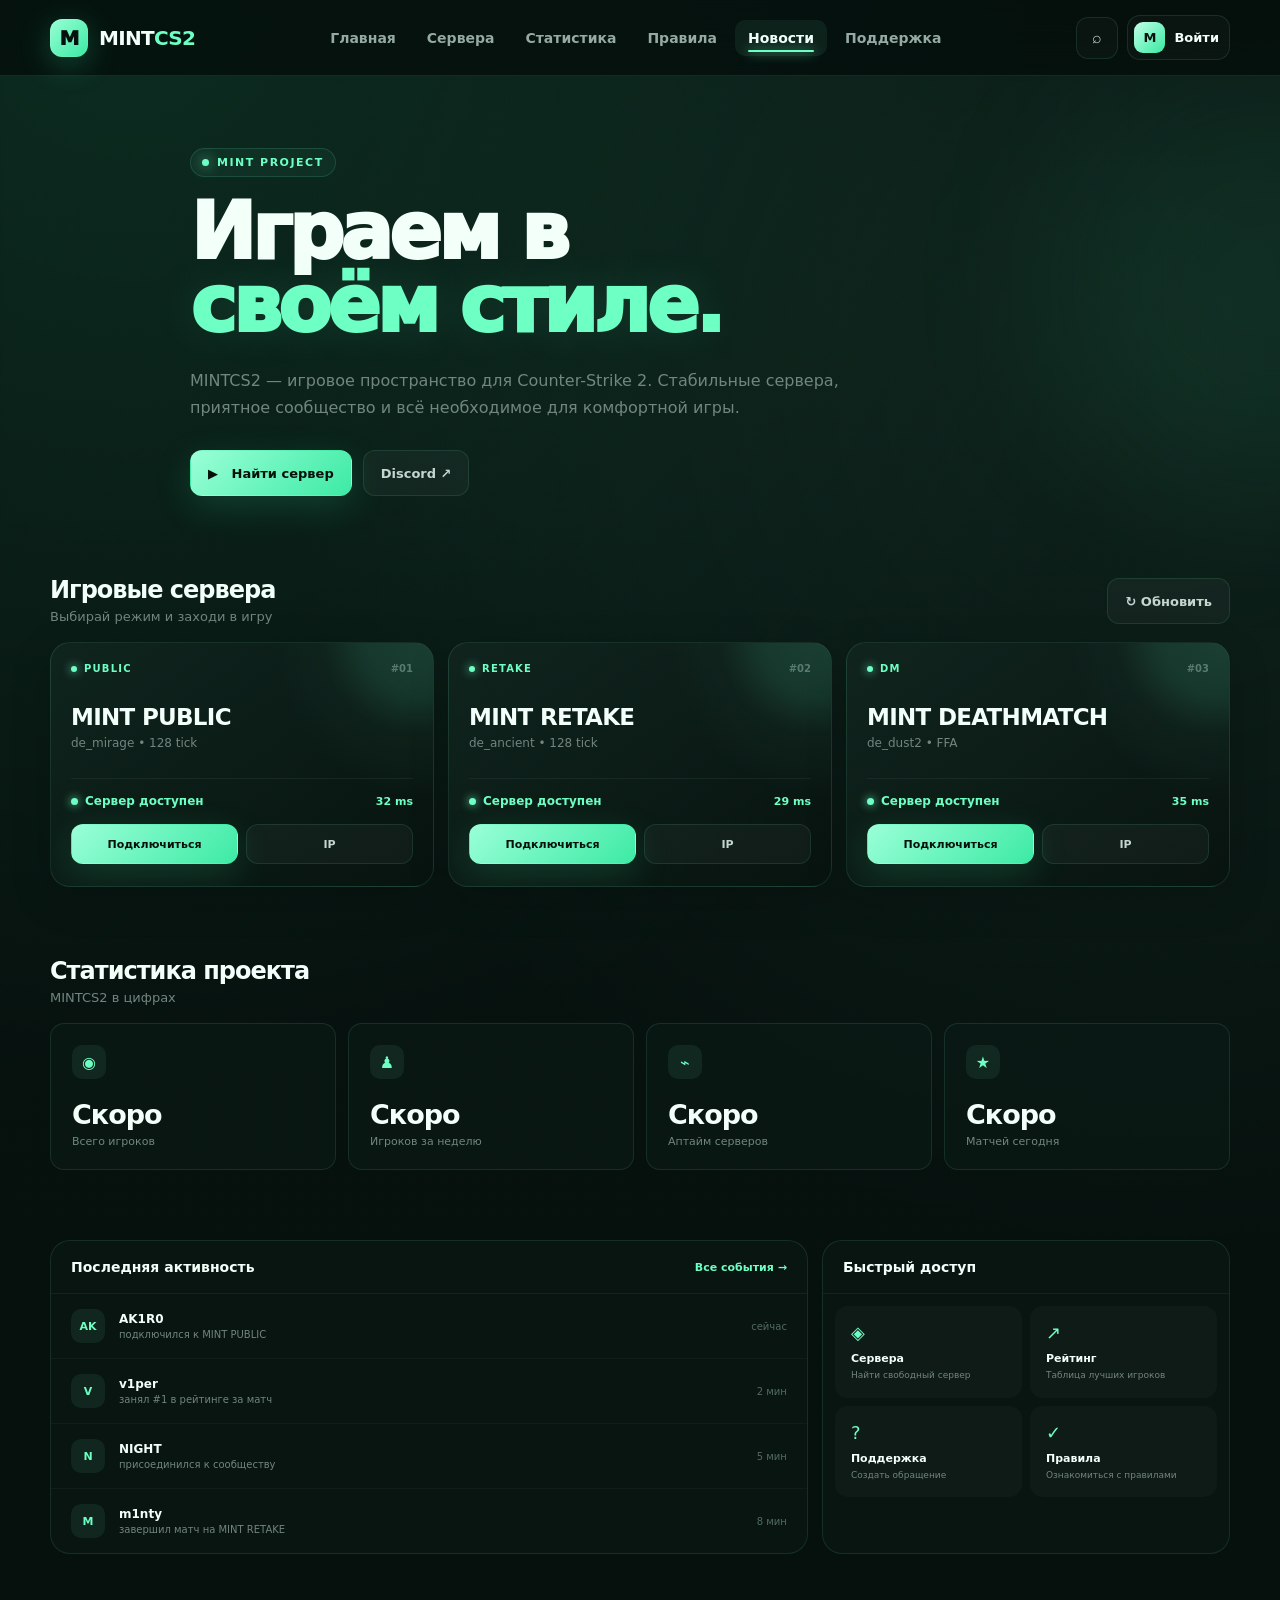
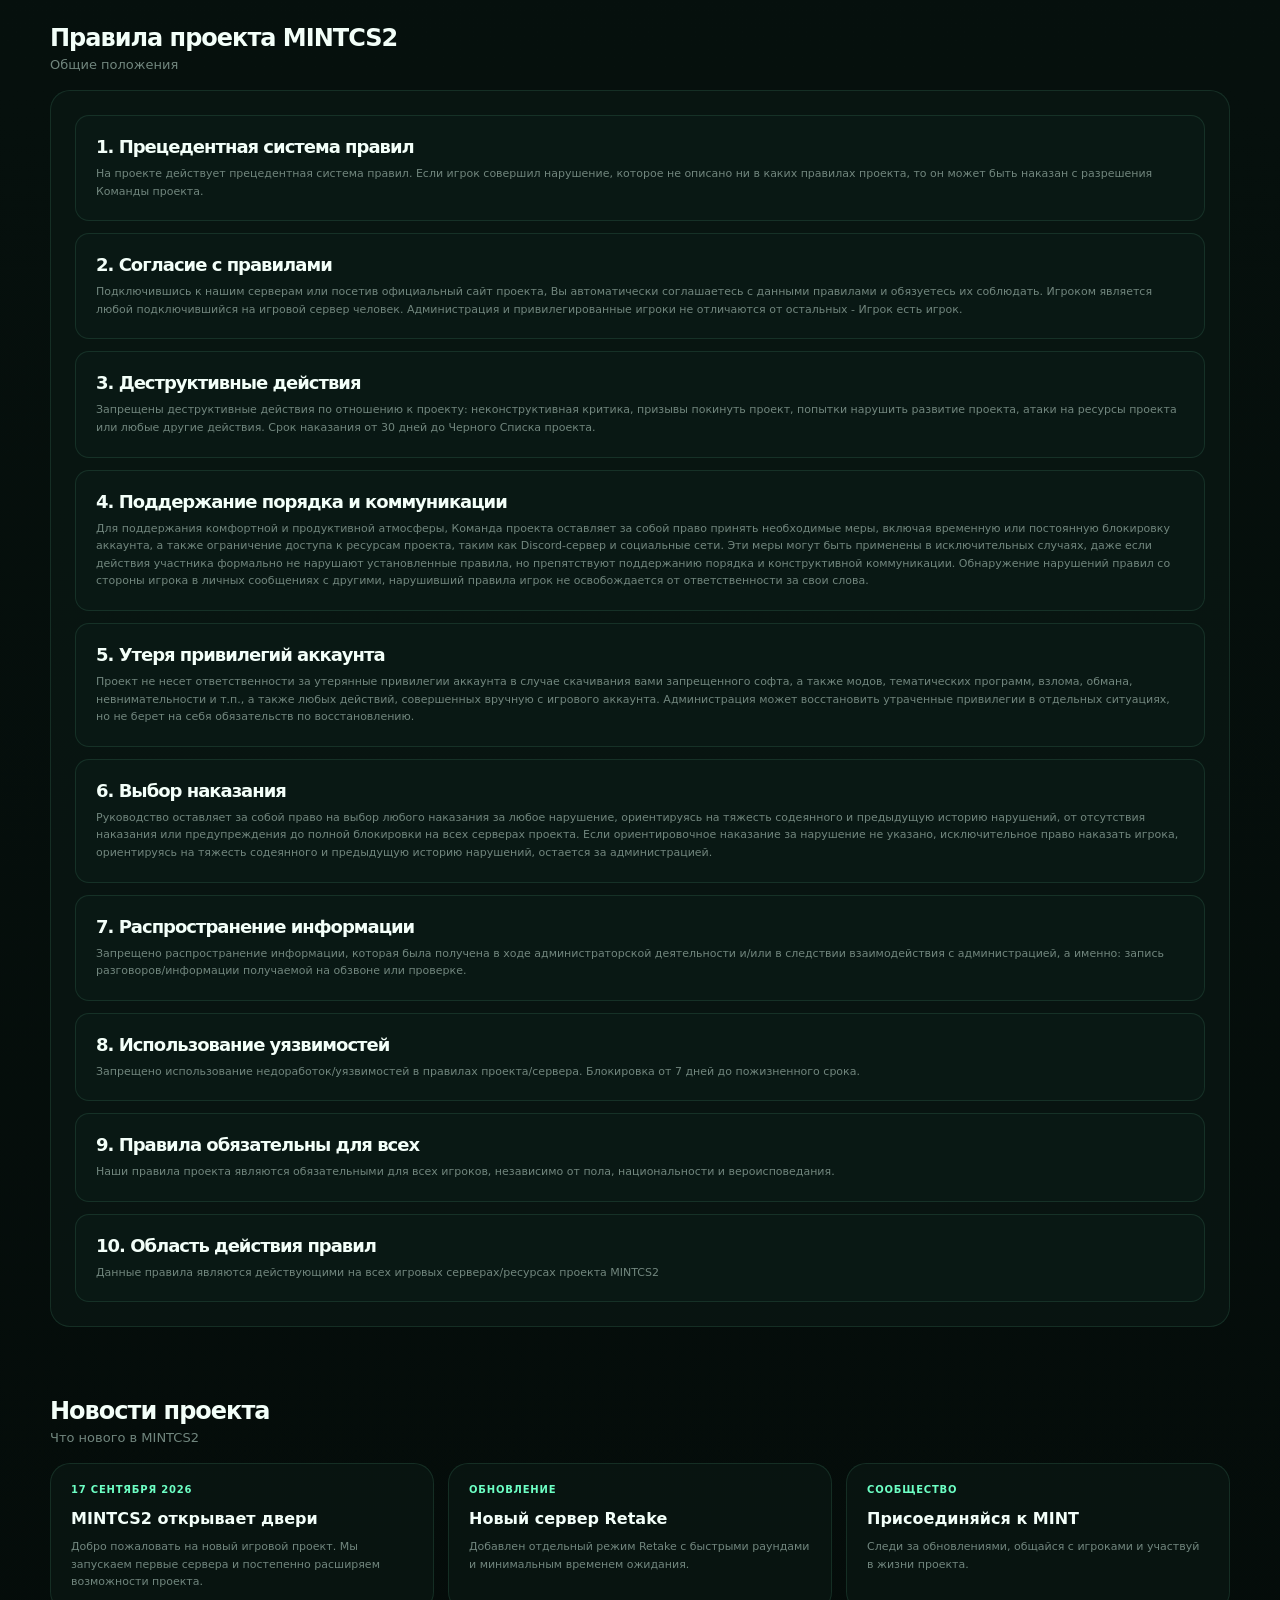
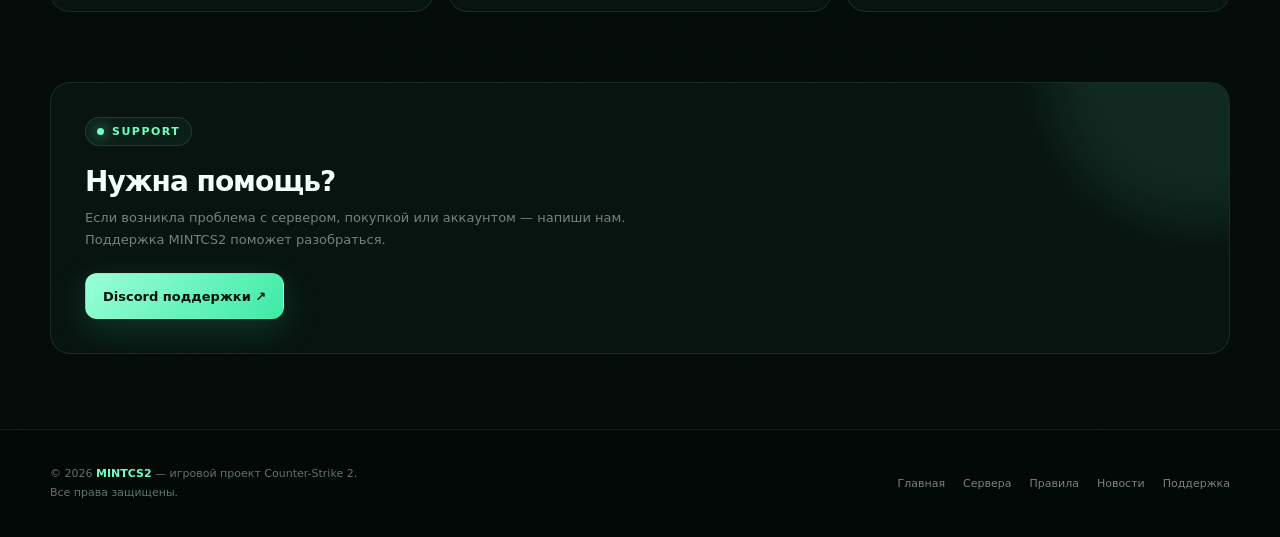
==== commit fcd93f28: "mintcs2prew" ====
--- a/index.html
+++ b/index.html
@@ -3,220 +3,1853 @@
 <head>
     <meta charset="UTF-8">
     <meta name="viewport" content="width=device-width, initial-scale=1.0">
-    <title>MINTCS2</title>
-    
-    <!-- Favicon -->
+    <meta name="theme-color" content="#07110e">
+    <meta name="description" content="MINTCS2 — игровой проект Counter-Strike 2">
+    <title>MINTCS2 — CS2 Gaming Project</title>
+
+    <style>
+        :root {
+            --bg: #06100d;
+            --bg-soft: #091613;
+            --panel: rgba(13, 29, 24, .78);
+            --panel-2: rgba(17, 38, 31, .86);
+            --border: rgba(124, 255, 200, .11);
+            --border-hover: rgba(124, 255, 200, .28);
+
+            --mint: #6dffc4;
+            --mint-2: #36eaa2;
+            --mint-dark: #19a975;
+
+            --white: #f3fff9;
+            --text: #c5d6cf;
+            --muted: #71867e;
+
+            --danger: #ff6d79;
+            --warning: #ffd66d;
+
+            --shadow: 0 20px 70px rgba(0, 0, 0, .38);
+            --radius: 20px;
+            --radius-sm: 14px;
+        }
+
+        * {
+            box-sizing: border-box;
+            margin: 0;
+            padding: 0;
+        }
+
+        html {
+            scroll-behavior: smooth;
+        }
+
+        body {
+            min-height: 100vh;
+            color: var(--white);
+            background:
+                radial-gradient(circle at 10% 0%, rgba(54, 234, 162, .12), transparent 28%),
+                radial-gradient(circle at 90% 10%, rgba(109, 255, 196, .07), transparent 25%),
+                linear-gradient(180deg, #07120f 0%, #06100d 45%, #040b09 100%);
+            font-family:
+                Inter,
+                ui-sans-serif,
+                system-ui,
+                -apple-system,
+                BlinkMacSystemFont,
+                "Segoe UI",
+                sans-serif;
+            overflow-x: hidden;
+        }
+
+        body::before {
+            content: "";
+            position: fixed;
+            inset: 0;
+            pointer-events: none;
+            opacity: .22;
+            background-image:
+                linear-gradient(rgba(255,255,255,.018) 1px, transparent 1px),
+                linear-gradient(90deg, rgba(255,255,255,.018) 1px, transparent 1px);
+            background-size: 50px 50px;
+            mask-image: linear-gradient(to bottom, black, transparent 80%);
+        }
+
+        a {
+            color: inherit;
+            text-decoration: none;
+        }
+
+        button,
+        input {
+            font: inherit;
+        }
+
+        button {
+            cursor: pointer;
+        }
+
+        .container {
+            width: min(1180px, calc(100% - 40px));
+            margin: 0 auto;
+        }
+
+        /* =========================
+           HEADER
+        ========================== */
+
+        header {
+            position: sticky;
+            top: 0;
+            z-index: 100;
+            height: 76px;
+            background: rgba(5, 14, 11, .78);
+            backdrop-filter: blur(20px);
+            -webkit-backdrop-filter: blur(20px);
+            border-bottom: 1px solid var(--border);
+        }
+
+        .nav {
+            height: 100%;
+            display: flex;
+            align-items: center;
+            justify-content: space-between;
+            gap: 30px;
+        }
+
+        .logo {
+            display: flex;
+            align-items: center;
+            gap: 11px;
+            font-weight: 900;
+            letter-spacing: -.7px;
+            font-size: 20px;
+            white-space: nowrap;
+        }
+
+        .logo-mark {
+            width: 38px;
+            height: 38px;
+            border-radius: 12px;
+            display: grid;
+            place-items: center;
+            color: #06110d;
+            background: linear-gradient(135deg, #9affd7, #39e9a2);
+            box-shadow:
+                0 0 0 1px rgba(255,255,255,.08) inset,
+                0 8px 30px rgba(54, 234, 162, .25);
+            font-weight: 1000;
+        }
+
+        .logo span {
+            color: var(--mint);
+        }
+
+        .nav-links {
+            display: flex;
+            align-items: center;
+            gap: 5px;
+        }
+
+        .nav-link {
+            position: relative;
+            padding: 10px 13px;
+            color: #94aaa2;
+            border-radius: 10px;
+            font-size: 14px;
+            font-weight: 650;
+            transition: .2s ease;
+        }
+
+        .nav-link:hover,
+        .nav-link.active {
+            color: var(--white);
+            background: rgba(109, 255, 196, .07);
+        }
+
+        .nav-link.active::after {
+            content: "";
+            position: absolute;
+            left: 13px;
+            right: 13px;
+            bottom: 4px;
+            height: 2px;
+            border-radius: 5px;
+            background: var(--mint);
+            box-shadow: 0 0 12px var(--mint);
+        }
+
+        .nav-actions {
+            display: flex;
+            align-items: center;
+            gap: 9px;
+        }
+
+        .icon-btn {
+            width: 42px;
+            height: 42px;
+            border: 1px solid var(--border);
+            border-radius: 12px;
+            background: rgba(255,255,255,.025);
+            color: var(--text);
+            transition: .2s ease;
+        }
+
+        .icon-btn:hover {
+            color: var(--mint);
+            border-color: var(--border-hover);
+            transform: translateY(-1px);
+        }
+
+        .icon-btn:active {
+            transform: scale(.94);
+        }
+
+        .profile-btn {
+            display: flex;
+            align-items: center;
+            gap: 9px;
+            padding: 6px 10px 6px 6px;
+            border: 1px solid var(--border);
+            border-radius: 13px;
+            color: var(--white);
+            background: rgba(255,255,255,.025);
+            transition: .2s ease;
+        }
+
+        .profile-btn:hover {
+            border-color: var(--border-hover);
+            transform: translateY(-1px);
+        }
+
+        .profile-btn:active {
+            transform: scale(.97);
+        }
+
+        .avatar {
+            width: 31px;
+            height: 31px;
+            border-radius: 9px;
+            display: grid;
+            place-items: center;
+            color: #06110d;
+            background: linear-gradient(135deg, #c1ffe7, #39e9a2);
+            font-size: 13px;
+            font-weight: 900;
+        }
+
+        .profile-btn span:last-child {
+            font-size: 13px;
+            font-weight: 700;
+        }
+
+        .mobile-menu {
+            display: none;
+        }
+
+        /* =========================
+           HERO
+        ========================== */
+
+        .hero {
+            position: relative;
+            padding: 72px 0 45px;
+        }
+
+        .hero::after {
+            content: "";
+            position: absolute;
+            width: 420px;
+            height: 420px;
+            right: -200px;
+            top: 0;
+            border-radius: 50%;
+            background: rgba(54, 234, 162, .07);
+            filter: blur(80px);
+            pointer-events: none;
+        }
+
+        .hero-grid {
+            position: relative;
+            z-index: 1;
+            display: grid;
+            grid-template-columns: 1fr;
+            max-width: 900px;
+            gap: 40px;
+        }
+
+        .eyebrow {
+            display: inline-flex;
+            align-items: center;
+            gap: 8px;
+            margin-bottom: 19px;
+            padding: 7px 11px;
+            border: 1px solid rgba(109,255,196,.14);
+            border-radius: 999px;
+            color: var(--mint);
+            background: rgba(109,255,196,.045);
+            font-size: 11px;
+            font-weight: 800;
+            letter-spacing: 1.5px;
+            text-transform: uppercase;
+        }
+
+        .pulse {
+            width: 7px;
+            height: 7px;
+            border-radius: 50%;
+            background: var(--mint);
+            box-shadow: 0 0 14px var(--mint);
+            animation: pulse 1.8s infinite;
+        }
+
+        @keyframes pulse {
+            0%, 100% {
+                opacity: 1;
+                transform: scale(1);
+            }
+            50% {
+                opacity: .45;
+                transform: scale(.75);
+            }
+        }
+
+        h1 {
+            max-width: 720px;
+            font-size: clamp(42px, 7vw, 78px);
+            line-height: .94;
+            letter-spacing: -4px;
+            font-weight: 950;
+        }
+
+        h1 .mint {
+            color: var(--mint);
+            text-shadow: 0 0 45px rgba(109,255,196,.12);
+        }
+
+        .hero-description {
+            max-width: 650px;
+            margin-top: 24px;
+            color: var(--muted);
+            font-size: 16px;
+            line-height: 1.7;
+        }
+
+        .hero-buttons {
+            display: flex;
+            flex-wrap: wrap;
+            gap: 11px;
+            margin-top: 29px;
+        }
+
+        /* =========================
+           BUTTON ANIMATIONS
+        ========================== */
+
+        .btn {
+            position: relative;
+            overflow: hidden;
+            min-height: 46px;
+            display: inline-flex;
+            align-items: center;
+            justify-content: center;
+            gap: 9px;
+            padding: 0 17px;
+            border-radius: 12px;
+            border: 1px solid transparent;
+            font-size: 13px;
+            font-weight: 800;
+            transition:
+                transform .22s cubic-bezier(.2,.8,.2,1),
+                box-shadow .22s ease,
+                background .22s ease,
+                border-color .22s ease,
+                color .22s ease;
+            isolation: isolate;
+        }
+
+        .btn::before {
+            content: "";
+            position: absolute;
+            top: -60%;
+            left: -80%;
+            width: 45%;
+            height: 220%;
+            background: linear-gradient(
+                90deg,
+                transparent,
+                rgba(255,255,255,.30),
+                transparent
+            );
+            transform: rotate(18deg);
+            transition: left .55s ease;
+            pointer-events: none;
+            z-index: -1;
+        }
+
+        .btn:hover::before {
+            left: 135%;
+        }
+
+        .btn:hover {
+            transform: translateY(-3px) scale(1.015);
+        }
+
+        .btn:active {
+            transform: translateY(1px) scale(.97);
+            transition-duration: .08s;
+        }
+
+        .btn:focus-visible {
+            outline: 2px solid var(--mint);
+            outline-offset: 3px;
+        }
+
+        .btn-primary {
+            color: #04100b;
+            background: linear-gradient(135deg, #9affd7, #3deaa5);
+            box-shadow: 0 10px 35px rgba(54, 234, 162, .17);
+        }
+
+        .btn-primary:hover {
+            box-shadow:
+                0 14px 40px rgba(54, 234, 162, .28),
+                0 0 0 1px rgba(255,255,255,.08) inset;
+        }
+
+        .btn-secondary {
+            color: var(--text);
+            background: rgba(255,255,255,.035);
+            border-color: var(--border);
+        }
+
+        .btn-secondary:hover {
+            color: var(--white);
+            border-color: var(--border-hover);
+            background: rgba(255,255,255,.07);
+            box-shadow: 0 10px 30px rgba(0,0,0,.18);
+        }
+
+        /* =========================
+           SERVER CARDS
+        ========================== */
+
+        section {
+            padding: 35px 0;
+            scroll-margin-top: 80px;
+        }
+
+        .section-head {
+            display: flex;
+            align-items: flex-end;
+            justify-content: space-between;
+            gap: 20px;
+            margin-bottom: 18px;
+        }
+
+        .section-title {
+            font-size: 24px;
+            font-weight: 900;
+            letter-spacing: -1px;
+        }
+
+        .section-subtitle {
+            margin-top: 5px;
+            color: var(--muted);
+            font-size: 13px;
+        }
+
+        .server-grid {
+            display: grid;
+            grid-template-columns: repeat(3, 1fr);
+            gap: 14px;
+        }
+
+        .server-card {
+            position: relative;
+            overflow: hidden;
+            padding: 20px;
+            min-height: 245px;
+            border: 1px solid var(--border);
+            border-radius: var(--radius);
+            background:
+                radial-gradient(circle at 100% 0%, rgba(109,255,196,.09), transparent 35%),
+                linear-gradient(145deg, rgba(17,38,31,.9), rgba(8,19,15,.9));
+            box-shadow: 0 12px 40px rgba(0,0,0,.17);
+            transition: .25s ease;
+        }
+
+        .server-card:hover {
+            transform: translateY(-6px);
+            border-color: var(--border-hover);
+            box-shadow: 0 20px 55px rgba(0,0,0,.28);
+        }
+
+        .server-card::before {
+            content: "";
+            position: absolute;
+            width: 150px;
+            height: 150px;
+            top: -80px;
+            right: -60px;
+            border-radius: 50%;
+            background: rgba(109,255,196,.08);
+            filter: blur(15px);
+        }
+
+        .server-top {
+            display: flex;
+            justify-content: space-between;
+            align-items: center;
+            gap: 12px;
+        }
+
+        .server-type {
+            display: inline-flex;
+            align-items: center;
+            gap: 7px;
+            color: var(--mint);
+            font-size: 10px;
+            font-weight: 900;
+            letter-spacing: 1.2px;
+        }
+
+        .server-type i {
+            width: 6px;
+            height: 6px;
+            border-radius: 50%;
+            background: var(--mint);
+            box-shadow: 0 0 10px var(--mint);
+        }
+
+        .server-id {
+            color: #58716a;
+            font-size: 10px;
+            font-weight: 800;
+        }
+
+        .server-name {
+            margin-top: 30px;
+            font-size: 23px;
+            font-weight: 900;
+            letter-spacing: -.7px;
+        }
+
+        .server-map {
+            margin-top: 6px;
+            color: var(--muted);
+            font-size: 12px;
+        }
+
+        .server-info {
+            display: flex;
+            align-items: center;
+            justify-content: space-between;
+            margin-top: 28px;
+            padding-top: 15px;
+            border-top: 1px solid rgba(255,255,255,.055);
+        }
+
+        .server-status {
+            display: inline-flex;
+            align-items: center;
+            gap: 7px;
+            color: var(--mint);
+            font-size: 12px;
+            font-weight: 800;
+        }
+
+        .server-status i {
+            width: 7px;
+            height: 7px;
+            border-radius: 50%;
+            background: var(--mint);
+            box-shadow: 0 0 10px var(--mint);
+        }
+
+        .server-ping {
+            color: var(--mint);
+            font-size: 11px;
+            font-weight: 700;
+        }
+
+        .server-actions {
+            display: flex;
+            gap: 8px;
+            margin-top: 16px;
+        }
+
+        .server-actions .btn {
+            flex: 1;
+            min-height: 40px;
+            padding: 0 10px;
+            font-size: 11px;
+        }
+
+        /* =========================
+           STATISTICS
+        ========================== */
+
+        .stats-grid {
+            display: grid;
+            grid-template-columns: repeat(4, 1fr);
+            gap: 12px;
+        }
+
+        .stat {
+            padding: 21px;
+            border: 1px solid var(--border);
+            border-radius: var(--radius-sm);
+            background: rgba(12,28,23,.64);
+            transition: .25s ease;
+        }
+
+        .stat:hover {
+            transform: translateY(-4px);
+            border-color: var(--border-hover);
+            background: rgba(15,34,28,.78);
+        }
+
+        .stat-icon {
+            width: 34px;
+            height: 34px;
+            display: grid;
+            place-items: center;
+            margin-bottom: 20px;
+            border-radius: 10px;
+            color: var(--mint);
+            background: rgba(109,255,196,.07);
+        }
+
+        .stat-value {
+            font-size: 27px;
+            font-weight: 900;
+            letter-spacing: -1px;
+        }
+
+        .stat-label {
+            margin-top: 5px;
+            color: var(--muted);
+            font-size: 11px;
+        }
+
+        /* =========================
+           ACTIVITY
+        ========================== */
+
+        .content-grid {
+            display: grid;
+            grid-template-columns: 1.3fr .7fr;
+            gap: 14px;
+        }
+
+        .panel {
+            overflow: hidden;
+            border: 1px solid var(--border);
+            border-radius: var(--radius);
+            background: rgba(10,24,20,.72);
+        }
+
+        .panel-head {
+            display: flex;
+            align-items: center;
+            justify-content: space-between;
+            padding: 18px 20px;
+            border-bottom: 1px solid rgba(255,255,255,.055);
+        }
+
+        .panel-title {
+            font-size: 14px;
+            font-weight: 850;
+        }
+
+        .panel-link {
+            color: var(--mint);
+            font-size: 11px;
+            font-weight: 800;
+        }
+
+        .activity-list {
+            display: flex;
+            flex-direction: column;
+        }
+
+        .activity {
+            display: grid;
+            grid-template-columns: 36px 1fr auto;
+            align-items: center;
+            gap: 12px;
+            padding: 15px 20px;
+            border-bottom: 1px solid rgba(255,255,255,.035);
+            transition: background .2s ease;
+        }
+
+        .activity:hover {
+            background: rgba(109,255,196,.025);
+        }
+
+        .activity:last-child {
+            border-bottom: 0;
+        }
+
+        .activity-avatar {
+            width: 34px;
+            height: 34px;
+            display: grid;
+            place-items: center;
+            border-radius: 10px;
+            color: var(--mint);
+            background: rgba(109,255,196,.07);
+            font-size: 11px;
+            font-weight: 900;
+        }
+
+        .activity-name {
+            font-size: 12px;
+            font-weight: 800;
+        }
+
+        .activity-desc {
+            margin-top: 3px;
+            color: var(--muted);
+            font-size: 10px;
+        }
+
+        .activity-time {
+            color: #536b63;
+            font-size: 10px;
+        }
+
+        /* =========================
+           QUICK LINKS
+        ========================== */
+
+        .quick-grid {
+            display: grid;
+            grid-template-columns: repeat(2, 1fr);
+            gap: 8px;
+            padding: 12px;
+        }
+
+        .quick {
+            display: block;
+            width: 100%;
+            padding: 15px;
+            border: 1px solid transparent;
+            border-radius: 13px;
+            background: rgba(255,255,255,.025);
+            transition: .22s ease;
+            text-align: left;
+            color: inherit;
+        }
+
+        .quick:hover {
+            border-color: var(--border);
+            background: rgba(109,255,196,.045);
+            transform: translateY(-2px);
+        }
+
+        .quick:active {
+            transform: scale(.98);
+        }
+
+        .quick-icon {
+            color: var(--mint);
+            font-size: 18px;
+        }
+
+        .quick-title {
+            margin-top: 9px;
+            font-size: 11px;
+            font-weight: 850;
+        }
+
+        .quick-text {
+            margin-top: 4px;
+            color: var(--muted);
+            font-size: 9px;
+            line-height: 1.4;
+        }
+
+        /* =========================
+           NEWS
+        ========================== */
+
+        .news-grid {
+            display: grid;
+            grid-template-columns: repeat(3, 1fr);
+            gap: 14px;
+        }
+
+        .news {
+            padding: 20px;
+            border: 1px solid var(--border);
+            border-radius: var(--radius);
+            background: rgba(10,24,20,.72);
+            transition: .22s ease;
+        }
+
+        .news:hover {
+            border-color: var(--border-hover);
+            transform: translateY(-5px);
+            box-shadow: 0 16px 45px rgba(0,0,0,.2);
+        }
+
+        .news-date {
+            color: var(--mint);
+            font-size: 10px;
+            font-weight: 850;
+            text-transform: uppercase;
+            letter-spacing: .8px;
+        }
+
+        .news-title {
+            margin-top: 13px;
+            font-size: 16px;
+            line-height: 1.35;
+            font-weight: 850;
+        }
+
+        .news-text {
+            margin-top: 8px;
+            color: var(--muted);
+            font-size: 11px;
+            line-height: 1.6;
+        }
+
+        /* =========================
+           SUPPORT
+        ========================== */
+
+        .support-panel {
+            padding: 34px;
+            position: relative;
+            overflow: hidden;
+        }
+
+        .support-glow {
+            position: absolute;
+            width: 300px;
+            height: 300px;
+            right: -120px;
+            top: -160px;
+            border-radius: 50%;
+            background: rgba(109,255,196,.09);
+            filter: blur(25px);
+        }
+
+        .support-content {
+            position: relative;
+            z-index: 1;
+        }
+
+        /* =========================
+           FOOTER
+        ========================== */
+
+        footer {
+            margin-top: 40px;
+            padding: 35px 0;
+            border-top: 1px solid var(--border);
+            background: rgba(3,9,7,.55);
+        }
+
+        .footer-inner {
+            display: flex;
+            align-items: center;
+            justify-content: space-between;
+            gap: 30px;
+        }
+
+        .footer-copy {
+            color: #5e746c;
+            font-size: 11px;
+            line-height: 1.7;
+        }
+
+        .footer-copy strong {
+            color: var(--mint);
+        }
+
+        .footer-links {
+            display: flex;
+            gap: 18px;
+            color: #71867e;
+            font-size: 11px;
+        }
+
+        .footer-links a {
+            transition: .2s ease;
+        }
+
+        .footer-links a:hover {
+            color: var(--mint);
+        }
+
+        /* =========================
+           MODAL
+        ========================== */
+
+        .modal {
+            position: fixed;
+            inset: 0;
+            z-index: 500;
+            display: none;
+            align-items: center;
+            justify-content: center;
+            padding: 20px;
+            background: rgba(0,0,0,.65);
+            backdrop-filter: blur(10px);
+        }
+
+        .modal.show {
+            display: flex;
+        }
+
+        .modal-box {
+            width: min(470px, 100%);
+            padding: 25px;
+            border: 1px solid var(--border-hover);
+            border-radius: 22px;
+            background:
+                radial-gradient(circle at 100% 0%, rgba(109,255,196,.1), transparent 40%),
+                #091713;
+            box-shadow: 0 30px 100px rgba(0,0,0,.5);
+            animation: modalIn .2s ease;
+        }
+
+        @keyframes modalIn {
+            from {
+                opacity: 0;
+                transform: scale(.96) translateY(10px);
+            }
+            to {
+                opacity: 1;
+                transform: scale(1) translateY(0);
+            }
+        }
+
+        .modal-head {
+            display: flex;
+            align-items: center;
+            justify-content: space-between;
+            gap: 20px;
+        }
+
+        .modal-title {
+            font-size: 20px;
+            font-weight: 900;
+        }
+
+        .modal-close {
+            width: 34px;
+            height: 34px;
+            border: 0;
+            border-radius: 10px;
+            color: var(--muted);
+            background: rgba(255,255,255,.04);
+            transition: .2s ease;
+        }
+
+        .modal-close:hover {
+            color: var(--white);
+            background: rgba(255,255,255,.08);
+        }
+
+        .modal-text {
+            margin-top: 15px;
+            color: var(--muted);
+            font-size: 13px;
+            line-height: 1.7;
+        }
+
+        .modal-ip {
+            display: block;
+            margin: 17px 0;
+            padding: 15px;
+            border: 1px solid var(--border);
+            border-radius: 12px;
+            color: var(--mint);
+            background: rgba(0,0,0,.2);
+            font-family: monospace;
+            font-size: 13px;
+        }
+
+        /* =========================
+           TOAST
+        ========================== */
+
+        .toast {
+            position: fixed;
+            z-index: 1000;
+            right: 22px;
+            bottom: 22px;
+            max-width: 330px;
+            padding: 14px 17px;
+            border: 1px solid var(--border-hover);
+            border-radius: 13px;
+            color: var(--white);
+            background: rgba(9,23,18,.95);
+            box-shadow: 0 15px 50px rgba(0,0,0,.4);
+            font-size: 12px;
+            font-weight: 700;
+            transform: translateY(30px);
+            opacity: 0;
+            pointer-events: none;
+            transition: .25s ease;
+        }
+
+        .toast.show {
+            transform: translateY(0);
+            opacity: 1;
+        }
+
+        /* =========================
+           SCROLL REVEAL
+        ========================== */
+
+        .reveal {
+            opacity: 0;
+            transform: translateY(24px);
+            transition:
+                opacity .65s ease,
+                transform .65s cubic-bezier(.2,.8,.2,1);
+        }
+
+        .reveal.visible {
+            opacity: 1;
+            transform: translateY(0);
+        }
+
+        /* =========================
+           MOBILE
+        ========================== */
+
+        @media (max-width: 950px) {
+            .nav-links {
+                display: none;
+                position: absolute;
+                top: 76px;
+                left: 20px;
+                right: 20px;
+                padding: 10px;
+                flex-direction: column;
+                align-items: stretch;
+                border: 1px solid var(--border);
+                border-radius: 15px;
+                background: rgba(7,18,14,.97);
+                box-shadow: var(--shadow);
+            }
+
+            .nav-links.open {
+                display: flex;
+            }
+
+            .nav-link {
+                padding: 13px;
+            }
+
+            .nav-link.active::after {
+                display: none;
+            }
+
+            .mobile-menu {
+                display: grid;
+            }
+
+            .profile-btn {
+                display: none;
+            }
+
+            .server-grid {
+                grid-template-columns: repeat(2, 1fr);
+            }
+
+            .content-grid {
+                grid-template-columns: 1fr;
+            }
+        }
+
+        @media (max-width: 680px) {
+            .container {
+                width: min(100% - 24px, 1180px);
+            }
+
+            header {
+                height: 68px;
+            }
+
+            .nav-links {
+                top: 68px;
+                left: 12px;
+                right: 12px;
+            }
+
+            .hero {
+                padding-top: 48px;
+            }
+
+            h1 {
+                font-size: clamp(42px, 15vw, 65px);
+                letter-spacing: -3px;
+            }
+
+            .hero-description {
+                font-size: 14px;
+            }
+
+            .hero-buttons {
+                display: grid;
+                grid-template-columns: 1fr 1fr;
+            }
+
+            .hero-buttons .btn {
+                width: 100%;
+            }
+
+            .server-grid,
+            .news-grid {
+                grid-template-columns: 1fr;
+            }
+
+            .stats-grid {
+                grid-template-columns: repeat(2, 1fr);
+            }
+
+            .stat {
+                padding: 16px;
+            }
+
+            .stat-icon {
+                margin-bottom: 13px;
+            }
+
+            .section-head {
+                align-items: flex-start;
+                flex-direction: column;
+                gap: 4px;
+            }
+
+            .support-panel {
+                padding: 24px;
+            }
+
+            .footer-inner {
+                align-items: flex-start;
+                flex-direction: column;
+            }
+
+            .footer-links {
+                flex-wrap: wrap;
+            }
+        }
+
+        @media (max-width: 400px) {
+            .hero-buttons {
+                grid-template-columns: 1fr;
+            }
+
+            .stats-grid {
+                grid-template-columns: 1fr 1fr;
+            }
+
+            .server-card {
+                padding: 17px;
+            }
+
+            .activity {
+                grid-template-columns: 36px 1fr;
+            }
+
+            .activity-time {
+                display: none;
+            }
+        }
+
+        @media (prefers-reduced-motion: reduce) {
+            html {
+                scroll-behavior: auto;
+            }
+
+            *,
+            *::before,
+            *::after {
+                animation-duration: .01ms !important;
+                animation-iteration-count: 1 !important;
+                transition-duration: .01ms !important;
+            }
+
+            .reveal {
+                opacity: 1;
+                transform: none;
+            }
+        }
+    </style>
     <link rel="icon" type="image/png" href="favicon.png">
-    
-    <!-- Шрифты Google Fonts -->
-    <link href="https://fonts.googleapis.com/css2?family=Inter:wght@400;500;600;700&display=swap" rel="stylesheet">
-    
-    <!-- Стили -->
-    <link rel="stylesheet" href="style.css">
 </head>
+
 <body>
 
-<!-- Шапка / Навигация -->
-<header class="header">
-    <div class="container header__inner">
-        <a href="#" class="logo">MINTCS2</a>
-        <nav class="nav">
-            <a href="#servers" class="nav-link">Серверы</a>
-            <a href="#stats" class="nav-link">Статистика</a>
-            <a href="#rules-section" class="nav-link">Правила</a>
+<header>
+    <div class="container nav">
+        <a href="#top" class="logo">
+            <div class="logo-mark">M</div>
+            <div>MINT<span>CS2</span></div>
+        </a>
+
+        <nav class="nav-links" id="navLinks">
+            <a class="nav-link active" href="#top">Главная</a>
+            <a class="nav-link" href="#servers">Сервера</a>
+            <a class="nav-link" href="#stats">Статистика</a>
+            <a class="nav-link" href="#rules">Правила</a>
+            <a class="nav-link" href="#news">Новости</a>
+            <a class="nav-link" href="#support">Поддержка</a>
         </nav>
-        <div class="header__actions">
-            <!-- Вход через Steam (заглушка) -->
-            <button class="btn btn-outline" onclick="showSteamToast()">
-                Войти
+
+        <div class="nav-actions">
+            <button class="icon-btn" onclick="showToast('Поиск временно недоступен')" aria-label="Поиск">
+                ⌕
             </button>
-            <!-- Поддержка (Discord) -->
-            <a 
-                class="btn btn-primary"
-                href="https://discord.gg/DdpefAz5XS"
-                target="_blank"
-                rel="noopener noreferrer"
-            >
-                Поддержка ↗
-            </a>
+
+            <button class="profile-btn" onclick="showToast('Авторизация будет доступна после подключения Steam')">
+                <div class="avatar">M</div>
+                <span>Войти</span>
+            </button>
+
+            <button class="icon-btn mobile-menu" onclick="toggleMenu()" aria-label="Меню">
+                ☰
+            </button>
         </div>
     </div>
 </header>
 
-<!-- Главный экран -->
-<section class="hero">
-    <div class="container hero__inner">
-        <h1 class="hero__title">Добро пожаловать на MINTCS2</h1>
-        <p class="hero__subtitle">Новый проект Counter-Strike 2. Скоро открытие.</p>
-        
-        <!-- Блок социальных кнопок -->
-        <div class="social-buttons">
-            <a 
-                class="btn btn-discord"
-                href="https://discord.gg/DdpefAz5XS"
-                target="_blank"
-                rel="noopener noreferrer"
-            >
-                Discord ↗
-            </a>
-        </div>
-    </div>
-</section>
-
-<!-- Статистика -->
-<section id="stats" class="stats">
-    <div class="container">
-        <h2 class="section-title">Статистика проекта</h2>
-        <div class="stats-grid">
-            <div class="stat-card">
-                <div class="stat-label">Всего игроков</div>
-                <div class="stat-value">Скоро</div>
-            </div>
-            <div class="stat-card">
-                <div class="stat-label">Игроков за неделю</div>
-                <div class="stat-value">Скоро</div>
-            </div>
-            <div class="stat-card">
-                <div class="stat-label">Аптайм серверов</div>
-                <div class="stat-value">Скоро</div>
-            </div>
-            <div class="stat-card">
-                <div class="stat-label">Матчей сегодня</div>
-                <div class="stat-value">Скоро</div>
+<main id="top">
+
+    <!-- HERO -->
+    <section class="hero">
+        <div class="container hero-grid reveal">
+            <div>
+                <div class="eyebrow">
+                    <span class="pulse"></span>
+                    MINT PROJECT
+                </div>
+
+                <h1>
+                    Играем в<br>
+                    <span class="mint">своём стиле.</span>
+                </h1>
+
+                <p class="hero-description">
+                    MINTCS2 — игровое пространство для Counter-Strike 2.
+                    Стабильные сервера, приятное сообщество и всё необходимое
+                    для комфортной игры.
+                </p>
+
+                <div class="hero-buttons">
+                    <a href="#servers" class="btn btn-primary">
+                        ▶ &nbsp; Найти сервер
+                    </a>
+
+                    <a class="btn btn-secondary"
+                       href="https://discord.gg/DdpefAz5XS"
+                       target="_blank"
+                       rel="noopener noreferrer">
+                        Discord ↗
+                    </a>
+                </div>
             </div>
         </div>
-    </div>
-</section>
-
-<!-- Серверы -->
-<section id="servers" class="servers">
-    <div class="container">
-        <h2 class="section-title">Наши сервера</h2>
-        
-        <!-- Пример первого сервера -->
-        <div class="server-card">
-            <div class="server-header">
-                <span class="server-name">MINT PUBLIC</span>
-                <span class="server-status status-online">● Online</span>
+    </section>
+
+    <!-- SERVERS -->
+    <section id="servers">
+        <div class="container">
+            <div class="section-head reveal">
+                <div>
+                    <div class="section-title">Игровые сервера</div>
+                    <div class="section-subtitle">
+                        Выбирай режим и заходи в игру
+                    </div>
+                </div>
+
+                <button class="btn btn-secondary" onclick="refreshServers()">
+                    ↻ Обновить
+                </button>
             </div>
-            <div class="server-map">de_dust2 | 24/7</div>
-            
-            <div class="server-controls">
-                <!-- Подключиться -->
-                <button class="btn btn-sm btn-primary" onclick="connectToServer('steam://connect/ВАШ_IP_ПУБЛИЧНЫЙ:27015')">
-                    🎮 Подключиться
-                </button>
-                
-                <!-- Копировать IP -->
-                <button class="btn btn-sm btn-outline" onclick="copyIP('ВАШ_IP_ПУБЛИЧНЫЙ:27015')">
-                    📋 IP
-                </button>
-                
-                <!-- Правила (пока ведет на общий раздел) -->
-                <a href="#rules-section" class="btn btn-sm btn-outline">
-                    📜 Правила
-                </a>
+
+            <div class="server-grid">
+
+                <article class="server-card reveal">
+                    <div class="server-top">
+                        <div class="server-type">
+                            <i></i>
+                            PUBLIC
+                        </div>
+                        <div class="server-id">#01</div>
+                    </div>
+
+                    <div class="server-name">MINT PUBLIC</div>
+                    <div class="server-map">de_mirage • 128 tick</div>
+
+                    <div class="server-info">
+                        <div class="server-status">
+                            <i></i>
+                            Сервер доступен
+                        </div>
+
+                        <div class="server-ping">
+                            32 ms
+                        </div>
+                    </div>
+
+                    <div class="server-actions">
+                        <button class="btn btn-primary"
+                                onclick="connectServer('185.XX.XX.10:27015')">
+                            Подключиться
+                        </button>
+
+                        <button class="btn btn-secondary"
+                                onclick="copyIP('185.XX.XX.10:27015')">
+                            IP
+                        </button>
+                    </div>
+                </article>
+
+                <article class="server-card reveal">
+                    <div class="server-top">
+                        <div class="server-type">
+                            <i></i>
+                            RETAKE
+                        </div>
+                        <div class="server-id">#02</div>
+                    </div>
+
+                    <div class="server-name">MINT RETAKE</div>
+                    <div class="server-map">de_ancient • 128 tick</div>
+
+                    <div class="server-info">
+                        <div class="server-status">
+                            <i></i>
+                            Сервер доступен
+                        </div>
+
+                        <div class="server-ping">
+                            29 ms
+                        </div>
+                    </div>
+
+                    <div class="server-actions">
+                        <button class="btn btn-primary"
+                                onclick="connectServer('185.XX.XX.11:27015')">
+                            Подключиться
+                        </button>
+
+                        <button class="btn btn-secondary"
+                                onclick="copyIP('185.XX.XX.11:27015')">
+                            IP
+                        </button>
+                    </div>
+                </article>
+
+                <article class="server-card reveal">
+                    <div class="server-top">
+                        <div class="server-type">
+                            <i></i>
+                            DM
+                        </div>
+                        <div class="server-id">#03</div>
+                    </div>
+
+                    <div class="server-name">MINT DEATHMATCH</div>
+                    <div class="server-map">de_dust2 • FFA</div>
+
+                    <div class="server-info">
+                        <div class="server-status">
+                            <i></i>
+                            Сервер доступен
+                        </div>
+
+                        <div class="server-ping">
+                            35 ms
+                        </div>
+                    </div>
+
+                    <div class="server-actions">
+                        <button class="btn btn-primary"
+                                onclick="connectServer('185.XX.XX.12:27015')">
+                            Подключиться
+                        </button>
+
+                        <button class="btn btn-secondary"
+                                onclick="copyIP('185.XX.XX.12:27015')">
+                            IP
+                        </button>
+                    </div>
+                </article>
+
             </div>
         </div>
-
-        <!-- Заглушки для остальных серверов -->
-        <div class="server-card">
-            <div class="server-header">
-                <span class="server-name">MINT RETAKE</span>
-                <span class="server-status status-online">● Online</span>
+    </section>
+
+    <!-- STATISTICS -->
+    <section id="stats">
+        <div class="container">
+            <div class="section-head reveal">
+                <div>
+                    <div class="section-title">Статистика проекта</div>
+                    <div class="section-subtitle">
+                        MINTCS2 в цифрах
+                    </div>
+                </div>
             </div>
-            <div class="server-map">de_inferno | Retake Only</div>
-            <div class="server-controls">
-                <button class="btn btn-sm btn-primary" disabled>🎮 Подключиться</button>
-                <button class="btn btn-sm btn-outline" disabled>📋 IP</button>
-                <a href="#rules-section" class="btn btn-sm btn-outline">📜 Правила</a>
+
+            <div class="stats-grid">
+                <div class="stat reveal">
+                    <div class="stat-icon">◉</div>
+                    <div class="stat-value">Скоро</div>
+                    <div class="stat-label">Всего игроков</div>
+                </div>
+
+                <div class="stat reveal">
+                    <div class="stat-icon">♟</div>
+                    <div class="stat-value">Скоро</div>
+                    <div class="stat-label">Игроков за неделю</div>
+                </div>
+
+                <div class="stat reveal">
+                    <div class="stat-icon">⌁</div>
+                    <div class="stat-value">Скоро</div>
+                    <div class="stat-label">Аптайм серверов</div>
+                </div>
+
+                <div class="stat reveal">
+                    <div class="stat-icon">★</div>
+                    <div class="stat-value">Скоро</div>
+                    <div class="stat-label">Матчей сегодня</div>
+                </div>
             </div>
         </div>
-
-        <div class="server-card">
-            <div class="server-header">
-                <span class="server-name">MINT DEATHMATCH</span>
-                <span class="server-status status-online">● Online</span>
+    </section>
+
+    <!-- ACTIVITY -->
+    <section>
+        <div class="container content-grid">
+
+            <div class="panel reveal">
+                <div class="panel-head">
+                    <div class="panel-title">Последняя активность</div>
+                    <a href="#" class="panel-link">Все события →</a>
+                </div>
+
+                <div class="activity-list">
+
+                    <div class="activity">
+                        <div class="activity-avatar">AK</div>
+                        <div>
+                            <div class="activity-name">AK1R0</div>
+                            <div class="activity-desc">
+                                подключился к MINT PUBLIC
+                            </div>
+                        </div>
+                        <div class="activity-time">сейчас</div>
+                    </div>
+
+                    <div class="activity">
+                        <div class="activity-avatar">V</div>
+                        <div>
+                            <div class="activity-name">v1per</div>
+                            <div class="activity-desc">
+                                занял #1 в рейтинге за матч
+                            </div>
+                        </div>
+                        <div class="activity-time">2 мин</div>
+                    </div>
+
+                    <div class="activity">
+                        <div class="activity-avatar">N</div>
+                        <div>
+                            <div class="activity-name">NIGHT</div>
+                            <div class="activity-desc">
+                                присоединился к сообществу
+                            </div>
+                        </div>
+                        <div class="activity-time">5 мин</div>
+                    </div>
+
+                    <div class="activity">
+                        <div class="activity-avatar">M</div>
+                        <div>
+                            <div class="activity-name">m1nty</div>
+                            <div class="activity-desc">
+                                завершил матч на MINT RETAKE
+                            </div>
+                        </div>
+                        <div class="activity-time">8 мин</div>
+                    </div>
+
+                </div>
             </div>
-            <div class="server-map">aim_map | FFA</div>
-            <div class="server-controls">
-                <button class="btn btn-sm btn-primary" disabled>🎮 Подключиться</button>
-                <button class="btn btn-sm btn-outline" disabled>📋 IP</button>
-                <a href="#rules-section" class="btn btn-sm btn-outline">📜 Правила</a>
+
+            <div class="panel reveal">
+                <div class="panel-head">
+                    <div class="panel-title">Быстрый доступ</div>
+                </div>
+
+                <div class="quick-grid">
+
+                    <a href="#servers" class="quick">
+                        <div class="quick-icon">◈</div>
+                        <div class="quick-title">Сервера</div>
+                        <div class="quick-text">
+                            Найти свободный сервер
+                        </div>
+                    </a>
+
+                    <a href="#stats" class="quick">
+                        <div class="quick-icon">↗</div>
+                        <div class="quick-title">Рейтинг</div>
+                        <div class="quick-text">
+                            Таблица лучших игроков
+                        </div>
+                    </a>
+
+                    <a href="#support" class="quick">
+                        <div class="quick-icon">?</div>
+                        <div class="quick-title">Поддержка</div>
+                        <div class="quick-text">
+                            Создать обращение
+                        </div>
+                    </a>
+
+                    <a href="#rules" class="quick">
+                        <div class="quick-icon">✓</div>
+                        <div class="quick-title">Правила</div>
+                        <div class="quick-text">
+                            Ознакомиться с правилами
+                        </div>
+                    </a>
+
+                </div>
+            </div>
+
+        </div>
+    </section>
+
+    <!-- RULES -->
+    <section id="rules">
+        <div class="container">
+            <div class="section-head reveal">
+                <div>
+                    <div class="section-title">Правила проекта MINTCS2</div>
+                    <div class="section-subtitle">Общие положения</div>
+                </div>
+            </div>
+            <div class="panel reveal" style="padding:24px;">
+                <div style="display:grid;gap:12px;">
+                    <article class="stat" style="padding:20px;">
+                        <div class="stat-value" style="font-size:18px;">1. Прецедентная система правил</div>
+                        <div class="news-text">На проекте действует прецедентная система правил. Если игрок совершил нарушение, которое не описано ни в каких правилах проекта, то он может быть наказан с разрешения Команды проекта.</div>
+                    </article>
+                    <article class="stat" style="padding:20px;">
+                        <div class="stat-value" style="font-size:18px;">2. Согласие с правилами</div>
+                        <div class="news-text">Подключившись к нашим серверам или посетив официальный сайт проекта, Вы автоматически соглашаетесь с данными правилами и обязуетесь их соблюдать. Игроком является любой подключившийся на игровой сервер человек. Администрация и привилегированные игроки не отличаются от остальных - Игрок есть игрок.</div>
+                    </article>
+                    <article class="stat" style="padding:20px;">
+                        <div class="stat-value" style="font-size:18px;">3. Деструктивные действия</div>
+                        <div class="news-text">Запрещены деструктивные действия по отношению к проекту: неконструктивная критика, призывы покинуть проект, попытки нарушить развитие проекта, атаки на ресурсы проекта или любые другие действия. Срок наказания от 30 дней до Черного Списка проекта.</div>
+                    </article>
+                    <article class="stat" style="padding:20px;">
+                        <div class="stat-value" style="font-size:18px;">4. Поддержание порядка и коммуникации</div>
+                        <div class="news-text">Для поддержания комфортной и продуктивной атмосферы, Команда проекта оставляет за собой право принять необходимые меры, включая временную или постоянную блокировку аккаунта, а также ограничение доступа к ресурсам проекта, таким как Discord-сервер и социальные сети. Эти меры могут быть применены в исключительных случаях, даже если действия участника формально не нарушают установленные правила, но препятствуют поддержанию порядка и конструктивной коммуникации. Обнаружение нарушений правил со стороны игрока в личных сообщениях с другими, нарушивший правила игрок не освобождается от ответственности за свои слова.</div>
+                    </article>
+                    <article class="stat" style="padding:20px;">
+                        <div class="stat-value" style="font-size:18px;">5. Утеря привилегий аккаунта</div>
+                        <div class="news-text">Проект не несет ответственности за утерянные привилегии аккаунта в случае скачивания вами запрещенного софта, а также модов, тематических программ, взлома, обмана, невнимательности и т.п., а также любых действий, совершенных вручную с игрового аккаунта. Администрация может восстановить утраченные привилегии в отдельных ситуациях, но не берет на себя обязательств по восстановлению.</div>
+                    </article>
+                    <article class="stat" style="padding:20px;">
+                        <div class="stat-value" style="font-size:18px;">6. Выбор наказания</div>
+                        <div class="news-text">Руководство оставляет за собой право на выбор любого наказания за любое нарушение, ориентируясь на тяжесть содеянного и предыдущую историю нарушений, от отсутствия наказания или предупреждения до полной блокировки на всех серверах проекта. Если ориентировочное наказание за нарушение не указано, исключительное право наказать игрока, ориентируясь на тяжесть содеянного и предыдущую историю нарушений, остается за администрацией.</div>
+                    </article>
+                    <article class="stat" style="padding:20px;">
+                        <div class="stat-value" style="font-size:18px;">7. Распространение информации</div>
+                        <div class="news-text">Запрещено распространение информации, которая была получена в ходе администраторской деятельности и/или в следствии взаимодействия с администрацией, а именно: запись разговоров/информации получаемой на обзвоне или проверке.</div>
+                    </article>
+                    <article class="stat" style="padding:20px;">
+                        <div class="stat-value" style="font-size:18px;">8. Использование уязвимостей</div>
+                        <div class="news-text">Запрещено использование недоработок/уязвимостей в правилах проекта/сервера. Блокировка от 7 дней до пожизненного срока.</div>
+                    </article>
+                    <article class="stat" style="padding:20px;">
+                        <div class="stat-value" style="font-size:18px;">9. Правила обязательны для всех</div>
+                        <div class="news-text">Наши правила проекта являются обязательными для всех игроков, независимо от пола, национальности и вероисповедания.</div>
+                    </article>
+                    <article class="stat" style="padding:20px;">
+                        <div class="stat-value" style="font-size:18px;">10. Область действия правил</div>
+                        <div class="news-text">Данные правила являются действующими на всех игровых серверах/ресурсах проекта MINTCS2</div>
+                    </article>
+                </div>
             </div>
         </div>
-    </div>
-</section>
-
-<!-- Раздел Правил -->
-<section id="rules-section" class="rules-page">
-    <div class="container">
-        <h2 class="section-title">Правила проекта MINTCS2</h2>
-        <div class="rules-category">
-            <h3>Общие положения</h3>
-            <ol class="rules-list">
-                <li><strong>Прецедентная система правил.</strong> Если игрок совершил нарушение, которое не описано ни в каких правилах проекта, то он может быть наказан с разрешения Команды проекта.</li>
-                <li><strong>Согласие с правилами.</strong> Подключившись к нашим серверам или посетив официальный сайт проекта, Вы автоматически соглашаетесь с данными правилами и обязуетесь их соблюдать. Игроком является любой подключившийся на игровой сервер человек. Администрация и привилегированные игроки не отличаются от остальных - Игрок есть игрок.</li>
-                <li><strong>Деструктивные действия.</strong> Запрещены деструктивные действия по отношению к проекту: неконструктивная критика, призывы покинуть проект, попытки нарушить развитие проекта, атаки на ресурсы проекта или любые другие действия. Срок наказания от 30 дней до Черного Списка проекта.</li>
-                <li><strong>Поддержание порядка и коммуникации.</strong> Для поддержания комфортной и продуктивной атмосферы, Команда проекта оставляет за собой право принять необходимые меры, включая временную или постоянную блокировку аккаунта, а также ограничение доступа к ресурсам проекта, таким как Discord-сервер и социальные сети. Эти меры могут быть применены в исключительных случаях, даже если действия участника формально не нарушают установленные правила, но препятствуют поддержанию порядка и конструктивной коммуникации. Обнаружение нарушений правил со стороны игрока в личных сообщениях с другими, нарушивший правила игрок не освобождается от ответственности за свои слова.</li>
-                <li><strong>Утеря привилегий аккаунта.</strong> Проект не несет ответственности за утерянные привилегии аккаунта в случае скачивания вами запрещенного софта, а также модов, тематических программ, взлома, обмана, невнимательности и т.п., а также любых действий, совершенных вручную с игрового аккаунта. Администрация может восстановить утраченные привилегии в отдельных ситуациях, но не берет на себя обязательств по восстановлению.</li>
-                <li><strong>Выбор наказания.</strong> Руководство оставляет за собой право на выбор любого наказания за любое нарушение, ориентируясь на тяжесть содеянного и предыдущую историю нарушений, от отсутствия наказания или предупреждения до полной блокировки на всех серверах проекта. Если ориентировочное наказание за нарушение не указано, исключительное право наказать игрока, ориентируясь на тяжесть содеянного и предыдущую историю нарушений, остается за администрацией.</li>
-                <li><strong>Распространение информации.</strong> Запрещено распространение информации, которая была получена в ходе администраторской деятельности и/или в следствии взаимодействия с администрацией, а именно: запись разговоров/информации получаемой на администраторском обзвоне или проверке.</li>
-                <li><strong>Использование уязвимостей.</strong> Запрещено использование недоработок/уязвимостей в правилах проекта/сервера. Блокировка от 7 дней до пожизненного срока.</li>
-                <li><strong>Обязательность правил.</strong> Наши правила проекта являются обязательными для всех игроков, независимо от пола, национальности и вероисповедания.</li>
-                <li><strong>Область действия правил.</strong> Данные правила являются действующими на всех игровых серверах/ресурсах проекта.</li>
-            </ol>
+    </section>
+
+    <!-- NEWS -->
+    <section id="news">
+        <div class="container">
+
+            <div class="section-head reveal">
+                <div>
+                    <div class="section-title">Новости проекта</div>
+                    <div class="section-subtitle">
+                        Что нового в MINTCS2
+                    </div>
+                </div>
+            </div>
+
+            <div class="news-grid">
+
+                <article class="news reveal">
+                    <div class="news-date">17 сентября 2026</div>
+                    <div class="news-title">
+                        MINTCS2 открывает двери
+                    </div>
+                    <div class="news-text">
+                        Добро пожаловать на новый игровой проект.
+                        Мы запускаем первые сервера и постепенно
+                        расширяем возможности проекта.
+                    </div>
+                </article>
+
+                <article class="news reveal">
+                    <div class="news-date">Обновление</div>
+                    <div class="news-title">
+                        Новый сервер Retake
+                    </div>
+                    <div class="news-text">
+                        Добавлен отдельный режим Retake с быстрыми
+                        раундами и минимальным временем ожидания.
+                    </div>
+                </article>
+
+                <article class="news reveal">
+                    <div class="news-date">Сообщество</div>
+                    <div class="news-title">
+                        Присоединяйся к MINT
+                    </div>
+                    <div class="news-text">
+                        Следи за обновлениями, общайся с игроками
+                        и участвуй в жизни проекта.
+                    </div>
+                </article>
+
+            </div>
         </div>
-    </div>
-</section>
-
-<!-- Футер -->
-<footer class="footer">
-    <div class="container footer__inner">
-        <div>&copy; 2026 MINTCS2. Все права защищены.</div>
-        <div class="footer__links">
-            <a href="#rules-section">Правила</a>
-            <a href="https://discord.gg/DdpefAz5XS" target="_blank">Discord</a>
+    </section>
+
+    <!-- SUPPORT -->
+    <section id="support">
+        <div class="container">
+            <div class="panel support-panel reveal">
+
+                <div class="support-glow"></div>
+
+                <div class="support-content">
+                    <div class="eyebrow">
+                        <span class="pulse"></span>
+                        SUPPORT
+                    </div>
+
+                    <div class="section-title" style="font-size:28px">
+                        Нужна помощь?
+                    </div>
+
+                    <div class="section-subtitle" style="
+                        max-width:600px;
+                        line-height:1.7;
+                        margin-top:9px;
+                    ">
+                        Если возникла проблема с сервером, покупкой
+                        или аккаунтом — напиши нам. Поддержка MINTCS2
+                        поможет разобраться.
+                    </div>
+
+                    <div class="hero-buttons" style="margin-top:22px">
+                        <a class="btn btn-primary"
+                           href="https://discord.gg/DdpefAz5XS"
+                           target="_blank"
+                           rel="noopener noreferrer">
+                            Discord поддержки ↗
+                        </a>
+                    </div>
+                </div>
+
+            </div>
+        </div>
+    </section>
+
+</main>
+
+<footer>
+    <div class="container footer-inner">
+        <div class="footer-copy">
+            © 2026 <strong>MINTCS2</strong> — игровой проект Counter-Strike 2.<br>
+            Все права защищены.
+        </div>
+
+        <div class="footer-links">
+            <a href="#top">Главная</a>
+            <a href="#servers">Сервера</a>
+            <a href="#rules">Правила</a>
+            <a href="#news">Новости</a>
+            <a href="#support">Поддержка</a>
         </div>
     </div>
 </footer>
 
+<!-- MODAL -->
+<div class="modal" id="serverModal" onclick="closeModal(event)">
+    <div class="modal-box">
+        <div class="modal-head">
+            <div class="modal-title">Подключение к серверу</div>
+            <button class="modal-close" onclick="closeServerModal()" aria-label="Закрыть">
+                ✕
+            </button>
+        </div>
+
+        <div class="modal-text">
+            Скопируй IP-адрес и подключись к серверу через консоль Counter-Strike 2.
+        </div>
+
+        <code class="modal-ip" id="modalIP"></code>
+
+        <button class="btn btn-primary" style="width:100%" onclick="copyModalIP()">
+            Скопировать IP
+        </button>
+    </div>
+</div>
+
+<div class="toast" id="toast"></div>
+
 <script>
-// Всплывающее уведомление (toast)
-function showToast(message) {
-    const toast = document.createElement('div');
-    toast.className = 'toast';
-    toast.textContent = message;
-    document.body.appendChild(toast);
-    setTimeout(() => {
-        if (toast.parentNode) {
-            toast.remove();
-        }
-    }, 2000);
-}
-
-function showSteamToast() {
-    showToast('Авторизация через Steam будет доступна после открытия.');
-}
-
-// Копирование IP в буфер обмена
-function copyIP(ipText) {
-    navigator.clipboard.writeText(ipText).then(() => {
-        showToast('IP скопирован: ' + ipText);
+    let toastTimer;
+
+    function showToast(message) {
+        const toast = document.getElementById("toast");
+
+        toast.textContent = message;
+        toast.classList.add("show");
+
+        clearTimeout(toastTimer);
+
+        toastTimer = setTimeout(() => {
+            toast.classList.remove("show");
+        }, 2600);
+    }
+
+    function toggleMenu() {
+        document.getElementById("navLinks").classList.toggle("open");
+    }
+
+    document.querySelectorAll(".nav-link").forEach(link => {
+        link.addEventListener("click", () => {
+            document.getElementById("navLinks").classList.remove("open");
+        });
     });
-}
-
-// Попытка подключения к серверу CS2
-function connectToServer(steamUrl) {
-    // Проверяем наличие протокола steam://
-    if (steamUrl.startsWith('steam://')) {
-        window.location.href = steamUrl;
-        showToast('Пытаемся открыть Steam...');
+
+    function copyIP(ip) {
+        navigator.clipboard.writeText(ip)
+            .then(() => showToast("IP скопирован: " + ip))
+            .catch(() => showToast("Не удалось скопировать IP"));
+    }
+
+    function connectServer(ip) {
+        document.getElementById("modalIP").textContent = ip;
+        document.getElementById("serverModal").classList.add("show");
+    }
+
+    function closeServerModal() {
+        document.getElementById("serverModal").classList.remove("show");
+    }
+
+    function closeModal(event) {
+        if (event.target.id === "serverModal") {
+            closeServerModal();
+        }
+    }
+
+    function copyModalIP() {
+        const ip = document.getElementById("modalIP").textContent;
+
+        if (!ip) return;
+
+        navigator.clipboard.writeText(ip)
+            .then(() => showToast("IP скопирован"))
+            .catch(() => showToast("Не удалось скопировать IP"));
+    }
+
+    function refreshServers() {
+        const button = document.querySelector("#servers .section-head .btn");
+
+        if (button) {
+            button.disabled = true;
+            button.textContent = "↻ Обновление...";
+
+            setTimeout(() => {
+                button.disabled = false;
+                button.textContent = "↻ Обновить";
+                showToast("Список серверов обновлён");
+            }, 700);
+        }
+    }
+
+    document.addEventListener("keydown", event => {
+        if (event.key === "Escape") {
+            closeServerModal();
+            document.getElementById("navLinks").classList.remove("open");
+        }
+    });
+
+    /* Плавное появление блоков при прокрутке */
+    const revealElements = document.querySelectorAll(".reveal");
+
+    if ("IntersectionObserver" in window) {
+        const observer = new IntersectionObserver((entries, obs) => {
+            entries.forEach(entry => {
+                if (entry.isIntersecting) {
+                    entry.target.classList.add("visible");
+                    obs.unobserve(entry.target);
+                }
+            });
+        }, {
+            threshold: 0.12
+        });
+
+        revealElements.forEach(element => observer.observe(element));
     } else {
-        showToast('Ошибка: неверный адрес сервера.');
+        revealElements.forEach(element => element.classList.add("visible"));
     }
-}
+
+    /* Подсветка активного пункта меню */
+    const sections = document.querySelectorAll("main section[id]");
+    const navLinks = document.querySelectorAll(".nav-link");
+
+    const sectionObserver = new IntersectionObserver((entries) => {
+        entries.forEach(entry => {
+            if (!entry.isIntersecting) return;
+
+            navLinks.forEach(link => link.classList.remove("active"));
+
+            const activeLink = document.querySelector(
+                '.nav-link[href="#' + entry.target.id + '"]'
+            );
+
+            if (activeLink) {
+                activeLink.classList.add("active");
+            }
+        });
+    }, {
+        rootMargin: "-35% 0px -55% 0px",
+        threshold: 0
+    });
+
+    sections.forEach(section => sectionObserver.observe(section));
 </script>
 
 </body>
-</html>+</html>
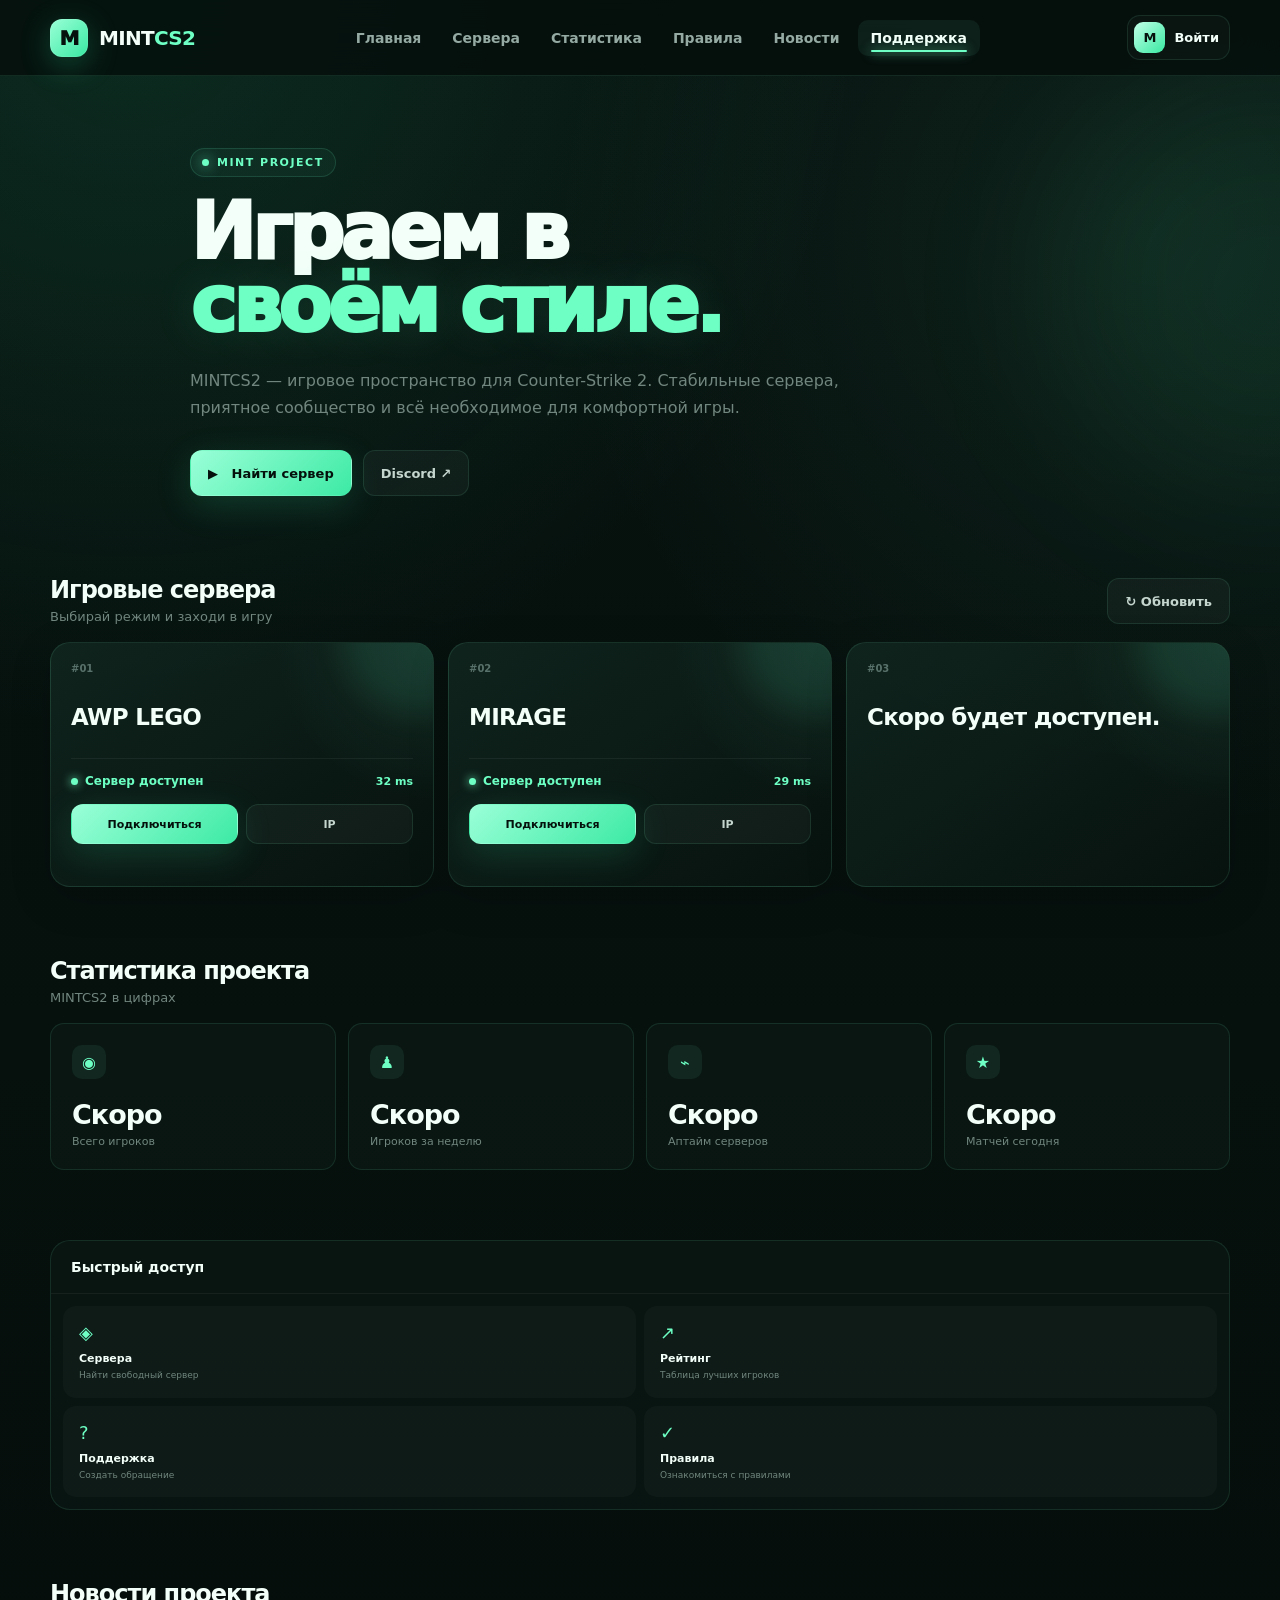
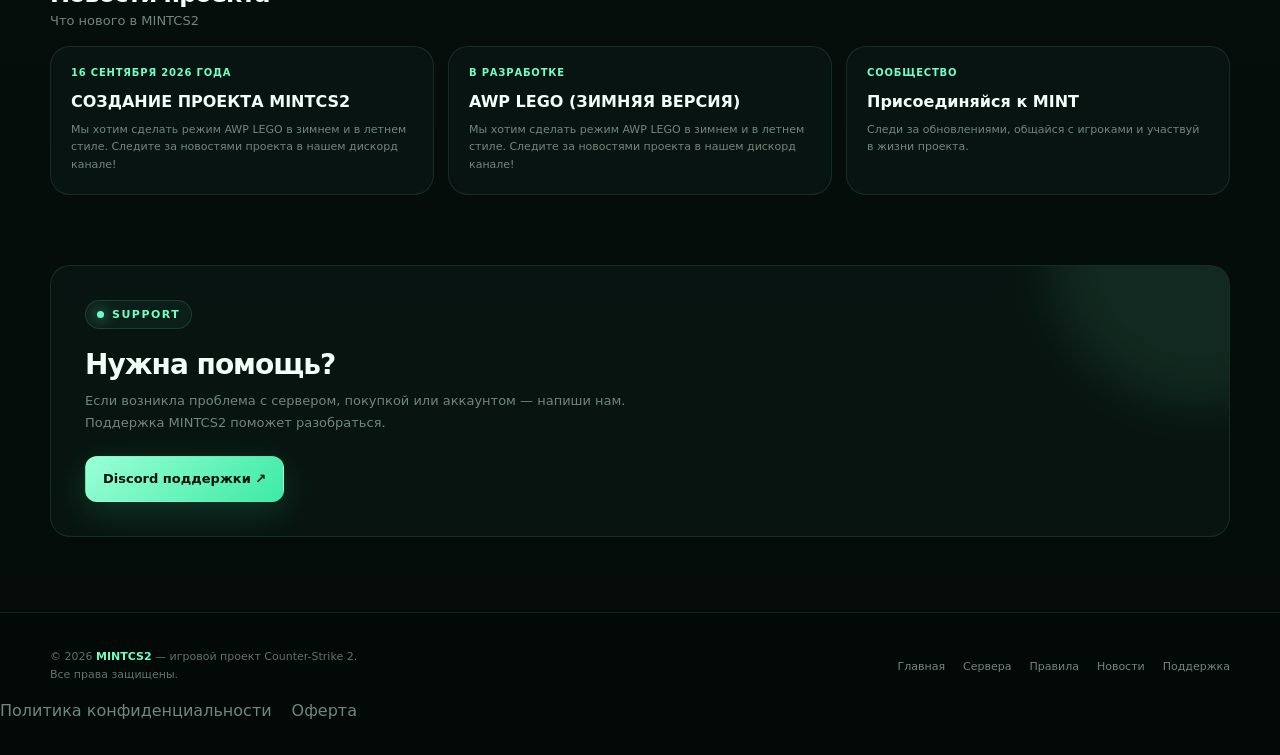
==== commit f3dc9ace: "12111" ====
--- a/index.html
+++ b/index.html
@@ -1182,8 +1182,20 @@
                 transform: none;
             }
         }
+    
+        .nav-link { position:relative; transition:color .2s ease, background .2s ease, transform .2s ease; }
+        .nav-link::after { content:""; position:absolute; left:13px; right:13px; bottom:4px; height:2px; border-radius:5px; background:var(--mint); box-shadow:0 0 12px var(--mint); transform:scaleX(0); transform-origin:center; transition:transform .2s ease; }
+        .nav-link:hover, .nav-link:focus-visible { color:var(--white); background:rgba(109,255,196,.07); transform:translateY(-1px); }
+        .nav-link:hover::after, .nav-link:focus-visible::after, .nav-link.active::after { transform:scaleX(1); }
+        .footer-legal { display:flex; gap:20px; flex-wrap:wrap; margin-top:16px; }
+        .footer-legal a { color:var(--muted); transition:color .2s ease; }
+        .footer-legal a:hover { color:var(--mint); }
+        .quick-only { grid-template-columns:1fr !important; }
+
     </style>
-    <link rel="icon" type="image/png" href="favicon.png">
+    <link rel="icon" type="image/png" sizes="64x64" href="./favicon.png?v=2">
+    <link rel="shortcut icon" type="image/png" href="./favicon.png?v=2">
+    <meta name="theme-color" content="#6dffc4">
 </head>
 
 <body>
@@ -1196,18 +1208,15 @@
         </a>
 
         <nav class="nav-links" id="navLinks">
-            <a class="nav-link active" href="#top">Главная</a>
+            <a class="nav-link" href="#top">Главная</a>
             <a class="nav-link" href="#servers">Сервера</a>
             <a class="nav-link" href="#stats">Статистика</a>
-            <a class="nav-link" href="#rules">Правила</a>
+            <a class="nav-link" href="rules.html">Правила</a>
             <a class="nav-link" href="#news">Новости</a>
             <a class="nav-link" href="#support">Поддержка</a>
         </nav>
 
         <div class="nav-actions">
-            <button class="icon-btn" onclick="showToast('Поиск временно недоступен')" aria-label="Поиск">
-                ⌕
-            </button>
 
             <button class="profile-btn" onclick="showToast('Авторизация будет доступна после подключения Steam')">
                 <div class="avatar">M</div>
@@ -1279,15 +1288,11 @@
 
                 <article class="server-card reveal">
                     <div class="server-top">
-                        <div class="server-type">
-                            <i></i>
-                            PUBLIC
-                        </div>
                         <div class="server-id">#01</div>
                     </div>
 
-                    <div class="server-name">MINT PUBLIC</div>
-                    <div class="server-map">de_mirage • 128 tick</div>
+                    <div class="server-name">AWP LEGO</div>
+                    
 
                     <div class="server-info">
                         <div class="server-status">
@@ -1315,15 +1320,11 @@
 
                 <article class="server-card reveal">
                     <div class="server-top">
-                        <div class="server-type">
-                            <i></i>
-                            RETAKE
-                        </div>
                         <div class="server-id">#02</div>
                     </div>
 
-                    <div class="server-name">MINT RETAKE</div>
-                    <div class="server-map">de_ancient • 128 tick</div>
+                    <div class="server-name">MIRAGE</div>
+                    
 
                     <div class="server-info">
                         <div class="server-status">
@@ -1351,38 +1352,9 @@
 
                 <article class="server-card reveal">
                     <div class="server-top">
-                        <div class="server-type">
-                            <i></i>
-                            DM
-                        </div>
                         <div class="server-id">#03</div>
                     </div>
-
-                    <div class="server-name">MINT DEATHMATCH</div>
-                    <div class="server-map">de_dust2 • FFA</div>
-
-                    <div class="server-info">
-                        <div class="server-status">
-                            <i></i>
-                            Сервер доступен
-                        </div>
-
-                        <div class="server-ping">
-                            35 ms
-                        </div>
-                    </div>
-
-                    <div class="server-actions">
-                        <button class="btn btn-primary"
-                                onclick="connectServer('185.XX.XX.12:27015')">
-                            Подключиться
-                        </button>
-
-                        <button class="btn btn-secondary"
-                                onclick="copyIP('185.XX.XX.12:27015')">
-                            IP
-                        </button>
-                    </div>
+                    <div class="server-name">Скоро будет доступен.</div>
                 </article>
 
             </div>
@@ -1429,65 +1401,9 @@
         </div>
     </section>
 
-    <!-- ACTIVITY -->
+    <!-- QUICK ACCESS -->
     <section>
-        <div class="container content-grid">
-
-            <div class="panel reveal">
-                <div class="panel-head">
-                    <div class="panel-title">Последняя активность</div>
-                    <a href="#" class="panel-link">Все события →</a>
-                </div>
-
-                <div class="activity-list">
-
-                    <div class="activity">
-                        <div class="activity-avatar">AK</div>
-                        <div>
-                            <div class="activity-name">AK1R0</div>
-                            <div class="activity-desc">
-                                подключился к MINT PUBLIC
-                            </div>
-                        </div>
-                        <div class="activity-time">сейчас</div>
-                    </div>
-
-                    <div class="activity">
-                        <div class="activity-avatar">V</div>
-                        <div>
-                            <div class="activity-name">v1per</div>
-                            <div class="activity-desc">
-                                занял #1 в рейтинге за матч
-                            </div>
-                        </div>
-                        <div class="activity-time">2 мин</div>
-                    </div>
-
-                    <div class="activity">
-                        <div class="activity-avatar">N</div>
-                        <div>
-                            <div class="activity-name">NIGHT</div>
-                            <div class="activity-desc">
-                                присоединился к сообществу
-                            </div>
-                        </div>
-                        <div class="activity-time">5 мин</div>
-                    </div>
-
-                    <div class="activity">
-                        <div class="activity-avatar">M</div>
-                        <div>
-                            <div class="activity-name">m1nty</div>
-                            <div class="activity-desc">
-                                завершил матч на MINT RETAKE
-                            </div>
-                        </div>
-                        <div class="activity-time">8 мин</div>
-                    </div>
-
-                </div>
-            </div>
-
+        <div class="container content-grid quick-only">
             <div class="panel reveal">
                 <div class="panel-head">
                     <div class="panel-title">Быстрый доступ</div>
@@ -1519,7 +1435,7 @@
                         </div>
                     </a>
 
-                    <a href="#rules" class="quick">
+                    <a href="rules.html" class="quick">
                         <div class="quick-icon">✓</div>
                         <div class="quick-title">Правила</div>
                         <div class="quick-text">
@@ -1533,59 +1449,7 @@
         </div>
     </section>
 
-    <!-- RULES -->
-    <section id="rules">
-        <div class="container">
-            <div class="section-head reveal">
-                <div>
-                    <div class="section-title">Правила проекта MINTCS2</div>
-                    <div class="section-subtitle">Общие положения</div>
-                </div>
-            </div>
-            <div class="panel reveal" style="padding:24px;">
-                <div style="display:grid;gap:12px;">
-                    <article class="stat" style="padding:20px;">
-                        <div class="stat-value" style="font-size:18px;">1. Прецедентная система правил</div>
-                        <div class="news-text">На проекте действует прецедентная система правил. Если игрок совершил нарушение, которое не описано ни в каких правилах проекта, то он может быть наказан с разрешения Команды проекта.</div>
-                    </article>
-                    <article class="stat" style="padding:20px;">
-                        <div class="stat-value" style="font-size:18px;">2. Согласие с правилами</div>
-                        <div class="news-text">Подключившись к нашим серверам или посетив официальный сайт проекта, Вы автоматически соглашаетесь с данными правилами и обязуетесь их соблюдать. Игроком является любой подключившийся на игровой сервер человек. Администрация и привилегированные игроки не отличаются от остальных - Игрок есть игрок.</div>
-                    </article>
-                    <article class="stat" style="padding:20px;">
-                        <div class="stat-value" style="font-size:18px;">3. Деструктивные действия</div>
-                        <div class="news-text">Запрещены деструктивные действия по отношению к проекту: неконструктивная критика, призывы покинуть проект, попытки нарушить развитие проекта, атаки на ресурсы проекта или любые другие действия. Срок наказания от 30 дней до Черного Списка проекта.</div>
-                    </article>
-                    <article class="stat" style="padding:20px;">
-                        <div class="stat-value" style="font-size:18px;">4. Поддержание порядка и коммуникации</div>
-                        <div class="news-text">Для поддержания комфортной и продуктивной атмосферы, Команда проекта оставляет за собой право принять необходимые меры, включая временную или постоянную блокировку аккаунта, а также ограничение доступа к ресурсам проекта, таким как Discord-сервер и социальные сети. Эти меры могут быть применены в исключительных случаях, даже если действия участника формально не нарушают установленные правила, но препятствуют поддержанию порядка и конструктивной коммуникации. Обнаружение нарушений правил со стороны игрока в личных сообщениях с другими, нарушивший правила игрок не освобождается от ответственности за свои слова.</div>
-                    </article>
-                    <article class="stat" style="padding:20px;">
-                        <div class="stat-value" style="font-size:18px;">5. Утеря привилегий аккаунта</div>
-                        <div class="news-text">Проект не несет ответственности за утерянные привилегии аккаунта в случае скачивания вами запрещенного софта, а также модов, тематических программ, взлома, обмана, невнимательности и т.п., а также любых действий, совершенных вручную с игрового аккаунта. Администрация может восстановить утраченные привилегии в отдельных ситуациях, но не берет на себя обязательств по восстановлению.</div>
-                    </article>
-                    <article class="stat" style="padding:20px;">
-                        <div class="stat-value" style="font-size:18px;">6. Выбор наказания</div>
-                        <div class="news-text">Руководство оставляет за собой право на выбор любого наказания за любое нарушение, ориентируясь на тяжесть содеянного и предыдущую историю нарушений, от отсутствия наказания или предупреждения до полной блокировки на всех серверах проекта. Если ориентировочное наказание за нарушение не указано, исключительное право наказать игрока, ориентируясь на тяжесть содеянного и предыдущую историю нарушений, остается за администрацией.</div>
-                    </article>
-                    <article class="stat" style="padding:20px;">
-                        <div class="stat-value" style="font-size:18px;">7. Распространение информации</div>
-                        <div class="news-text">Запрещено распространение информации, которая была получена в ходе администраторской деятельности и/или в следствии взаимодействия с администрацией, а именно: запись разговоров/информации получаемой на обзвоне или проверке.</div>
-                    </article>
-                    <article class="stat" style="padding:20px;">
-                        <div class="stat-value" style="font-size:18px;">8. Использование уязвимостей</div>
-                        <div class="news-text">Запрещено использование недоработок/уязвимостей в правилах проекта/сервера. Блокировка от 7 дней до пожизненного срока.</div>
-                    </article>
-                    <article class="stat" style="padding:20px;">
-                        <div class="stat-value" style="font-size:18px;">9. Правила обязательны для всех</div>
-                        <div class="news-text">Наши правила проекта являются обязательными для всех игроков, независимо от пола, национальности и вероисповедания.</div>
-                    </article>
-                    <article class="stat" style="padding:20px;">
-                        <div class="stat-value" style="font-size:18px;">10. Область действия правил</div>
-                        <div class="news-text">Данные правила являются действующими на всех игровых серверах/ресурсах проекта MINTCS2</div>
-                    </article>
-                </div>
-            </div>
+
         </div>
     </section>
 
@@ -1605,25 +1469,22 @@
             <div class="news-grid">
 
                 <article class="news reveal">
-                    <div class="news-date">17 сентября 2026</div>
+                    <div class="news-date">16 СЕНТЯБРЯ 2026 ГОДА</div>
                     <div class="news-title">
-                        MINTCS2 открывает двери
+                        СОЗДАНИЕ ПРОЕКТА MINTCS2
                     </div>
                     <div class="news-text">
-                        Добро пожаловать на новый игровой проект.
-                        Мы запускаем первые сервера и постепенно
-                        расширяем возможности проекта.
+                        Мы хотим сделать режим AWP LEGO в зимнем и в летнем стиле. Следите за новостями проекта в нашем дискорд канале!
                     </div>
                 </article>
 
                 <article class="news reveal">
-                    <div class="news-date">Обновление</div>
+                    <div class="news-date">В РАЗРАБОТКЕ</div>
                     <div class="news-title">
-                        Новый сервер Retake
+                        AWP LEGO (ЗИМНЯЯ ВЕРСИЯ)
                     </div>
                     <div class="news-text">
-                        Добавлен отдельный режим Retake с быстрыми
-                        раундами и минимальным временем ожидания.
+                        Мы хотим сделать режим AWP LEGO в зимнем и в летнем стиле. Следите за новостями проекта в нашем дискорд канале!
                     </div>
                 </article>
 
@@ -1695,11 +1556,16 @@
         <div class="footer-links">
             <a href="#top">Главная</a>
             <a href="#servers">Сервера</a>
-            <a href="#rules">Правила</a>
+            <a href="rules.html">Правила</a>
             <a href="#news">Новости</a>
             <a href="#support">Поддержка</a>
         </div>
     </div>
+
+        <div class="footer-legal">
+            <a href="#" target="_blank" rel="noopener noreferrer">Политика конфиденциальности</a>
+            <a href="#" target="_blank" rel="noopener noreferrer">Оферта</a>
+        </div>
 </footer>
 
 <!-- MODAL -->
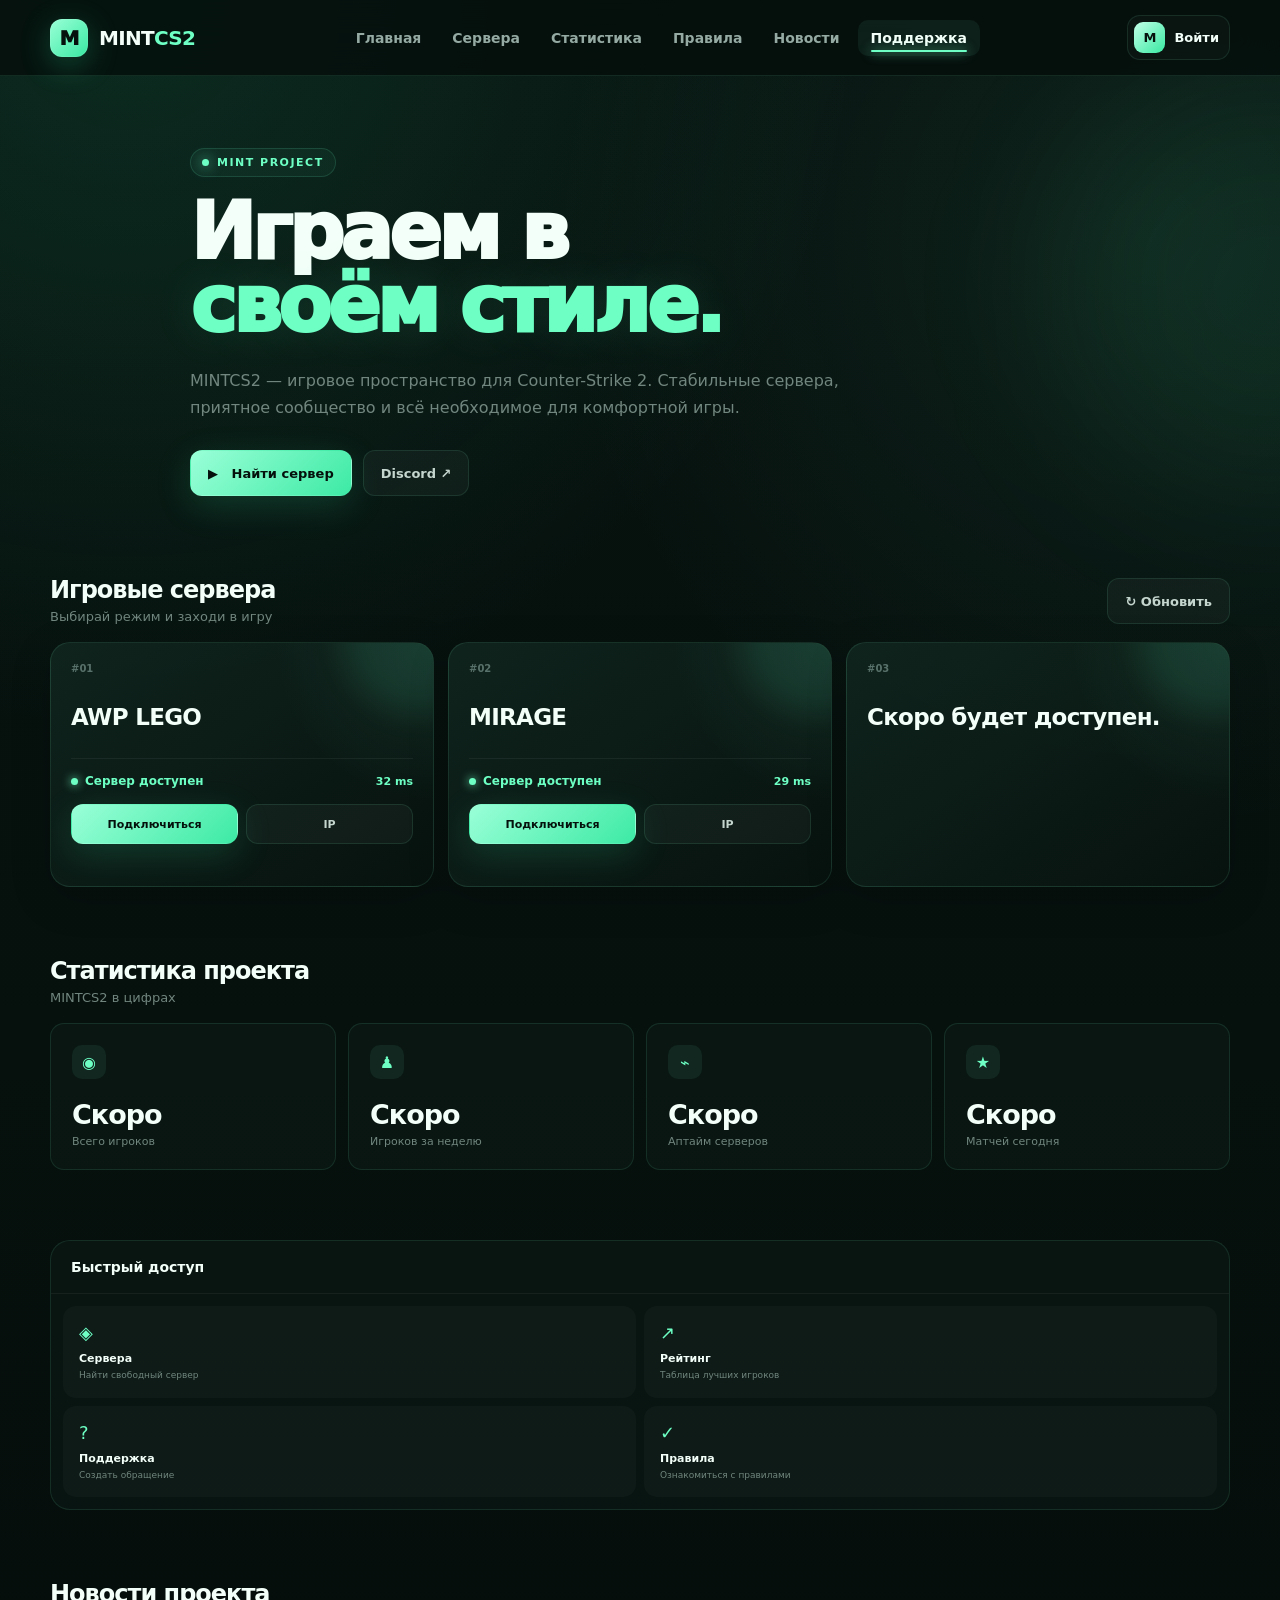
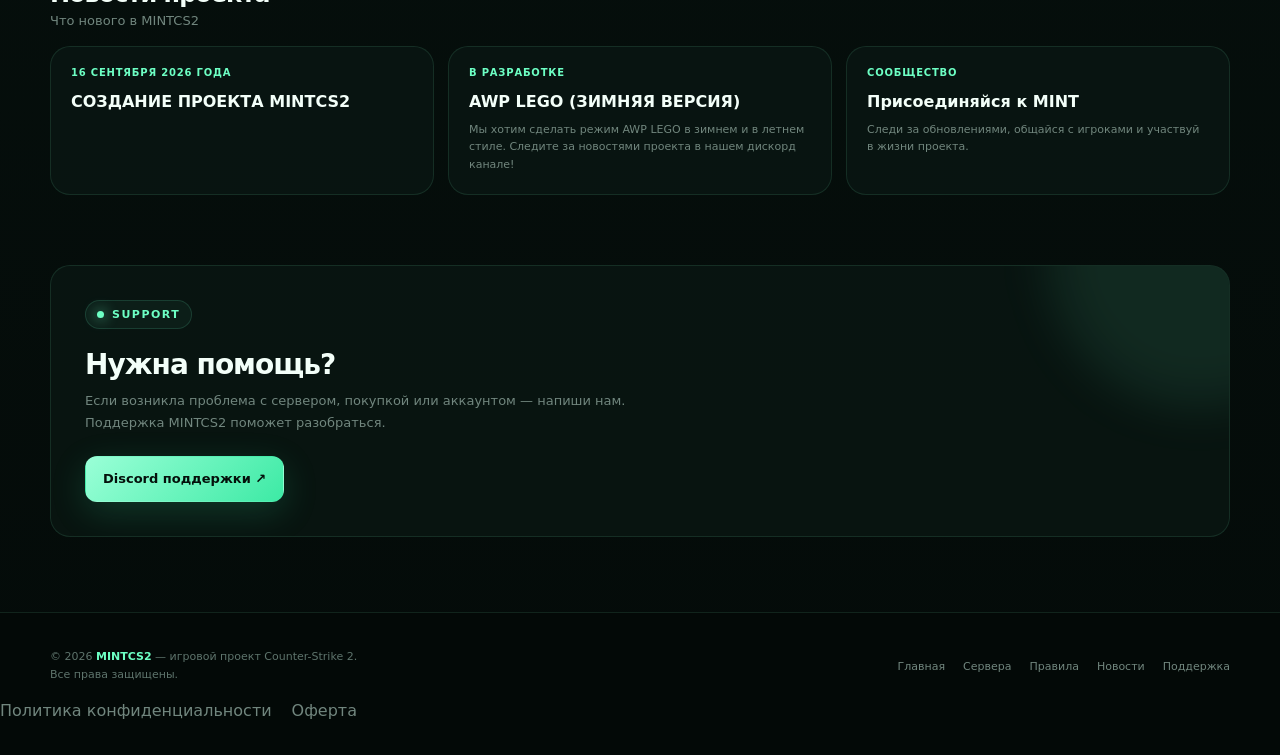
==== commit c6aee189: "final1" ====
--- a/index.html
+++ b/index.html
@@ -1473,9 +1473,6 @@
                     <div class="news-title">
                         СОЗДАНИЕ ПРОЕКТА MINTCS2
                     </div>
-                    <div class="news-text">
-                        Мы хотим сделать режим AWP LEGO в зимнем и в летнем стиле. Следите за новостями проекта в нашем дискорд канале!
-                    </div>
                 </article>
 
                 <article class="news reveal">
